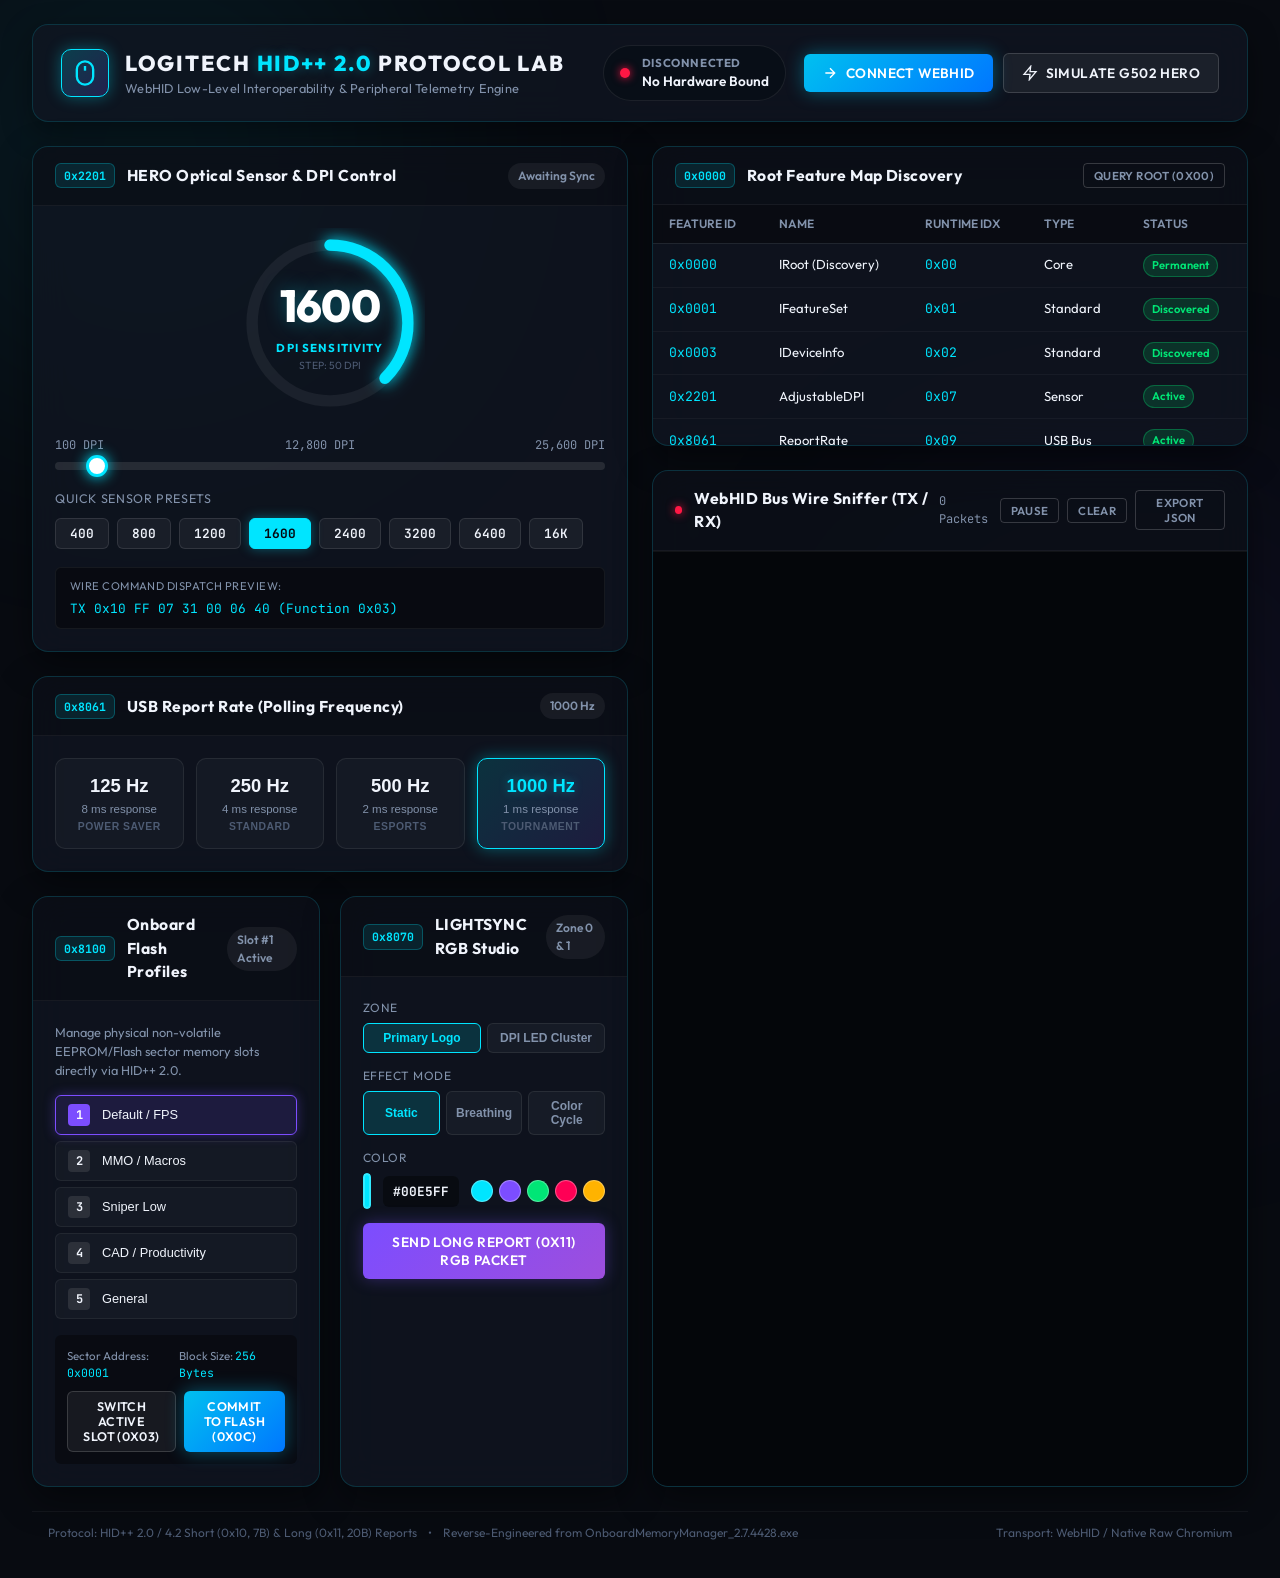
==== webhid-spa/index.html @ 491c00bb "Initial release: Universal WebHID OMM for Logitech HID++ 2.0 peripherals" ====
<!DOCTYPE html>
<html lang="en">
<head>
    <meta charset="UTF-8">
    <meta name="viewport" content="width=device-width, initial-scale=1.0">
    <title>Logitech HID++ 2.0 WebHID Lab | Hardware Control & Wire Inspector</title>
    <meta name="description" content="In-browser WebHID engineering console for Logitech G-series peripherals. Control DPI, polling rate, onboard memory profiles, RGB lighting, and inspect live HID++ 2.0 wire frames.">
    
    <!-- Google Fonts -->
    <link rel="preconnect" href="https://fonts.googleapis.com">
    <link rel="preconnect" href="https://fonts.gstatic.com" crossorigin>
    <link href="https://fonts.googleapis.com/css2?family=JetBrains+Mono:wght@400;500;700&family=Outfit:wght@300;400;500;600;700;800&display=swap" rel="stylesheet">
    
    <link rel="stylesheet" href="style.css">
</head>
<body>
    <!-- Background Ambient Glows -->
    <div class="ambient-glow glow-cyan"></div>
    <div class="ambient-glow glow-purple"></div>

    <div class="app-container">
        <!-- Header -->
        <header class="app-header">
            <div class="header-brand">
                <div class="brand-logo">
                    <svg viewBox="0 0 24 24" width="28" height="28" fill="none" stroke="currentColor" stroke-width="2">
                        <rect x="5" y="2" width="14" height="20" rx="7" />
                        <line x1="12" y1="6" x2="12" y2="10" />
                    </svg>
                </div>
                <div class="brand-text">
                    <h1 class="brand-title">LOGITECH <span class="highlight-cyan">HID++ 2.0</span> PROTOCOL LAB</h1>
                    <p class="brand-subtitle">WebHID Low-Level Interoperability & Peripheral Telemetry Engine</p>
                </div>
            </div>

            <div class="header-controls">
                <div class="device-pill" id="deviceStatusPill">
                    <span class="status-indicator-dot" id="statusDot"></span>
                    <div class="status-text-group">
                        <span class="status-label" id="statusLabel">DISCONNECTED</span>
                        <span class="device-name-badge" id="deviceNameBadge">No Hardware Bound</span>
                    </div>
                </div>

                <div class="btn-group">
                    <button id="btnConnect" class="btn btn-primary">
                        <svg viewBox="0 0 24 24" width="16" height="16" fill="none" stroke="currentColor" stroke-width="2"><path d="M5 12h14M12 5l7 7-7 7"/></svg>
                        Connect WebHID
                    </button>
                    <button id="btnSimulate" class="btn btn-secondary">
                        <svg viewBox="0 0 24 24" width="16" height="16" fill="none" stroke="currentColor" stroke-width="2"><path d="M13 2L3 14h9l-1 8 10-12h-9l1-8z"/></svg>
                        Simulate G502 HERO
                    </button>
                    <button id="btnDisconnect" class="btn btn-danger hidden">
                        <svg viewBox="0 0 24 24" width="16" height="16" fill="none" stroke="currentColor" stroke-width="2"><circle cx="12" cy="12" r="10"/><line x1="15" y1="9" x2="9" y2="15"/><line x1="9" y1="9" x2="15" y2="15"/></svg>
                        Disconnect
                    </button>
                </div>
            </div>
        </header>

        <!-- Main Dashboard Grid -->
        <main class="dashboard-grid">
            <!-- Left Column: Controls & Features -->
            <section class="controls-column">
                
                <!-- Card 1: DPI Sensor Engine -->
                <div class="card glass-card">
                    <div class="card-header">
                        <div class="card-title-group">
                            <span class="feature-tag">0x2201</span>
                            <h2>HERO Optical Sensor & DPI Control</h2>
                        </div>
                        <span class="card-badge" id="dpiFeatureBadge">Awaiting Sync</span>
                    </div>
                    <div class="card-body">
                        <div class="dpi-visualizer-container">
                            <!-- Circular Arc Gauge / Visualizer -->
                            <div class="dpi-gauge">
                                <svg class="gauge-svg" viewBox="0 0 200 200">
                                    <circle class="gauge-bg" cx="100" cy="100" r="82" />
                                    <circle class="gauge-bar" id="gaugeBar" cx="100" cy="100" r="82" />
                                </svg>
                                <div class="gauge-center-content">
                                    <div class="dpi-value" id="dpiDisplayValue">1600</div>
                                    <div class="dpi-unit">DPI SENSITIVITY</div>
                                    <div class="dpi-step-note">STEP: 50 DPI</div>
                                </div>
                            </div>
                            
                            <!-- Slider and manual adjustment -->
                            <div class="slider-wrapper">
                                <div class="slider-labels">
                                    <span>100 DPI</span>
                                    <span>12,800 DPI</span>
                                    <span>25,600 DPI</span>
                                </div>
                                <input type="range" id="dpiSlider" min="100" max="25600" step="50" value="1600" class="neon-slider" />
                            </div>
                        </div>

                        <!-- Quick Presets -->
                        <div class="preset-section">
                            <span class="preset-label">Quick Sensor Presets</span>
                            <div class="preset-chips">
                                <button class="chip" data-dpi="400">400</button>
                                <button class="chip" data-dpi="800">800</button>
                                <button class="chip" data-dpi="1200">1200</button>
                                <button class="chip active" data-dpi="1600">1600</button>
                                <button class="chip" data-dpi="2400">2400</button>
                                <button class="chip" data-dpi="3200">3200</button>
                                <button class="chip" data-dpi="6400">6400</button>
                                <button class="chip" data-dpi="16000">16K</button>
                            </div>
                        </div>

                        <div class="command-preview-box">
                            <span class="preview-title">Wire Command Dispatch Preview:</span>
                            <code class="hex-preview" id="dpiHexPreview">TX 0x10 FF 07 31 00 06 40 (Function 0x03)</code>
                        </div>
                    </div>
                </div>

                <!-- Card 2: Report Rate / Polling Frequency -->
                <div class="card glass-card">
                    <div class="card-header">
                        <div class="card-title-group">
                            <span class="feature-tag">0x8061</span>
                            <h2>USB Report Rate (Polling Frequency)</h2>
                        </div>
                        <span class="card-badge" id="pollingBadge">1000 Hz</span>
                    </div>
                    <div class="card-body">
                        <div class="rate-selector-grid">
                            <button class="rate-card" data-rate="125" data-mask="0x08">
                                <span class="rate-val">125 Hz</span>
                                <span class="rate-desc">8 ms response</span>
                                <span class="rate-tag">Power Saver</span>
                            </button>
                            <button class="rate-card" data-rate="250" data-mask="0x04">
                                <span class="rate-val">250 Hz</span>
                                <span class="rate-desc">4 ms response</span>
                                <span class="rate-tag">Standard</span>
                            </button>
                            <button class="rate-card" data-rate="500" data-mask="0x02">
                                <span class="rate-val">500 Hz</span>
                                <span class="rate-desc">2 ms response</span>
                                <span class="rate-tag">Esports</span>
                            </button>
                            <button class="rate-card active" data-rate="1000" data-mask="0x01">
                                <span class="rate-val">1000 Hz</span>
                                <span class="rate-desc">1 ms response</span>
                                <span class="rate-tag">Tournament</span>
                            </button>
                        </div>
                    </div>
                </div>

                <!-- Dual Sub-Cards: Profiles & RGB -->
                <div class="card-grid-split">
                    <!-- Onboard Profiles (0x8100) -->
                    <div class="card glass-card">
                        <div class="card-header">
                            <div class="card-title-group">
                                <span class="feature-tag">0x8100</span>
                                <h2>Onboard Flash Profiles</h2>
                            </div>
                            <span class="card-badge" id="activeProfileBadge">Slot #1 Active</span>
                        </div>
                        <div class="card-body">
                            <p class="section-desc">Manage physical non-volatile EEPROM/Flash sector memory slots directly via HID++ 2.0.</p>
                            
                            <div class="slot-tabs" id="profileSlotTabs">
                                <button class="slot-tab active" data-slot="1">
                                    <span class="slot-num">1</span>
                                    <span class="slot-name">Default / FPS</span>
                                </button>
                                <button class="slot-tab" data-slot="2">
                                    <span class="slot-num">2</span>
                                    <span class="slot-name">MMO / Macros</span>
                                </button>
                                <button class="slot-tab" data-slot="3">
                                    <span class="slot-num">3</span>
                                    <span class="slot-name">Sniper Low</span>
                                </button>
                                <button class="slot-tab" data-slot="4">
                                    <span class="slot-num">4</span>
                                    <span class="slot-name">CAD / Productivity</span>
                                </button>
                                <button class="slot-tab" data-slot="5">
                                    <span class="slot-num">5</span>
                                    <span class="slot-name">General</span>
                                </button>
                            </div>

                            <div class="memory-map-box">
                                <div class="memory-meta">
                                    <span>Sector Address: <code id="sectorAddr">0x0001</code></span>
                                    <span>Block Size: <code>256 Bytes</code></span>
                                </div>
                                <div class="profile-actions">
                                    <button class="btn btn-small btn-secondary" id="btnActivateSlot">
                                        Switch Active Slot (0x03)
                                    </button>
                                    <button class="btn btn-small btn-primary" id="btnCommitFlash">
                                        Commit to Flash (0x0C)
                                    </button>
                                </div>
                            </div>
                        </div>
                    </div>

                    <!-- LIGHTSYNC RGB (0x8070) -->
                    <div class="card glass-card">
                        <div class="card-header">
                            <div class="card-title-group">
                                <span class="feature-tag">0x8070</span>
                                <h2>LIGHTSYNC RGB Studio</h2>
                            </div>
                            <span class="card-badge" id="rgbBadge">Zone 0 & 1</span>
                        </div>
                        <div class="card-body">
                            <div class="rgb-controls">
                                <div class="rgb-zone-select">
                                    <label class="form-label">Zone</label>
                                    <div class="zone-pills">
                                        <button class="zone-pill active" data-zone="0">Primary Logo</button>
                                        <button class="zone-pill" data-zone="1">DPI LED Cluster</button>
                                    </div>
                                </div>

                                <div class="rgb-mode-select">
                                    <label class="form-label">Effect Mode</label>
                                    <div class="mode-pills">
                                        <button class="mode-pill active" data-mode="1">Static</button>
                                        <button class="mode-pill" data-mode="2">Breathing</button>
                                        <button class="mode-pill" data-mode="3">Color Cycle</button>
                                    </div>
                                </div>

                                <div class="rgb-color-picker-row">
                                    <label class="form-label">Color</label>
                                    <div class="picker-flex">
                                        <input type="color" id="rgbColorInput" value="#00e5ff" class="color-swatch-picker" />
                                        <span class="color-hex-tag" id="colorHexText">#00E5FF</span>
                                        <div class="palette-swatches">
                                            <span class="swatch" style="background:#00e5ff" data-color="#00e5ff" title="Logitech Cyan"></span>
                                            <span class="swatch" style="background:#7c4dff" data-color="#7c4dff" title="Neon Purple"></span>
                                            <span class="swatch" style="background:#00e676" data-color="#00e676" title="Viper Green"></span>
                                            <span class="swatch" style="background:#ff0055" data-color="#ff0055" title="Laser Crimson"></span>
                                            <span class="swatch" style="background:#ffb300" data-color="#ffb300" title="Cyber Amber"></span>
                                        </div>
                                    </div>
                                </div>

                                <button class="btn btn-accent btn-full" id="btnApplyRgb">
                                    Send Long Report (0x11) RGB Packet
                                </button>
                            </div>
                        </div>
                    </div>
                </div>

            </section>

            <!-- Right Column: Protocol Discovery & Wire Telemetry Stream -->
            <section class="telemetry-column">
                
                <!-- Dynamic Feature Resolution Table (0x0000 Root) -->
                <div class="card glass-card">
                    <div class="card-header">
                        <div class="card-title-group">
                            <span class="feature-tag">0x0000</span>
                            <h2>Root Feature Map Discovery</h2>
                        </div>
                        <button class="btn btn-xs btn-outline" id="btnRefreshDiscovery">Query Root (0x00)</button>
                    </div>
                    <div class="card-body no-pad">
                        <div class="table-scroll-container">
                            <table class="protocol-table" id="featuresTable">
                                <thead>
                                    <tr>
                                        <th>Feature ID</th>
                                        <th>Name</th>
                                        <th>Runtime Idx</th>
                                        <th>Type</th>
                                        <th>Status</th>
                                    </tr>
                                </thead>
                                <tbody id="featuresTableBody">
                                    <tr>
                                        <td><code>0x0000</code></td>
                                        <td>IRoot (Discovery)</td>
                                        <td><code>0x00</code></td>
                                        <td>Core</td>
                                        <td><span class="badge badge-success">Permanent</span></td>
                                    </tr>
                                    <tr>
                                        <td><code>0x0001</code></td>
                                        <td>IFeatureSet</td>
                                        <td><code>0x01</code></td>
                                        <td>Standard</td>
                                        <td><span class="badge badge-success">Discovered</span></td>
                                    </tr>
                                    <tr>
                                        <td><code>0x0003</code></td>
                                        <td>IDeviceInfo</td>
                                        <td><code>0x02</code></td>
                                        <td>Standard</td>
                                        <td><span class="badge badge-success">Discovered</span></td>
                                    </tr>
                                    <tr>
                                        <td><code>0x2201</code></td>
                                        <td>AdjustableDPI</td>
                                        <td><code>0x07</code></td>
                                        <td>Sensor</td>
                                        <td><span class="badge badge-success">Active</span></td>
                                    </tr>
                                    <tr>
                                        <td><code>0x8061</code></td>
                                        <td>ReportRate</td>
                                        <td><code>0x09</code></td>
                                        <td>USB Bus</td>
                                        <td><span class="badge badge-success">Active</span></td>
                                    </tr>
                                    <tr>
                                        <td><code>0x8070</code></td>
                                        <td>ColorLED_RGB</td>
                                        <td><code>0x0D</code></td>
                                        <td>Lighting</td>
                                        <td><span class="badge badge-success">Active</span></td>
                                    </tr>
                                    <tr>
                                        <td><code>0x8100</code></td>
                                        <td>OnboardProfiles</td>
                                        <td><code>0x0B</code></td>
                                        <td>EEPROM</td>
                                        <td><span class="badge badge-success">Active</span></td>
                                    </tr>
                                </tbody>
                            </table>
                        </div>
                    </div>
                </div>

                <!-- Real-Time Packet Wire Inspector -->
                <div class="card glass-card packet-inspector-card">
                    <div class="card-header">
                        <div class="card-title-group">
                            <div class="pulsing-record-dot"></div>
                            <h2>WebHID Bus Wire Sniffer (TX / RX)</h2>
                        </div>
                        <div class="inspector-actions">
                            <span class="packet-counter" id="packetCountBadge">0 Packets</span>
                            <button class="btn btn-xs btn-outline" id="btnPausePackets">Pause</button>
                            <button class="btn btn-xs btn-outline" id="btnClearPackets">Clear</button>
                            <button class="btn btn-xs btn-outline" id="btnExportLog">Export JSON</button>
                        </div>
                    </div>
                    
                    <div class="card-body no-pad console-body">
                        <div class="packet-stream-feed" id="packetStreamFeed">
                            <!-- Packets will append here dynamically -->
                        </div>
                    </div>
                </div>

            </section>
        </main>

        <!-- Footer / Notification Toast -->
        <footer class="app-footer">
            <div class="footer-left">
                <span>Protocol: HID++ 2.0 / 4.2 Short (0x10, 7B) & Long (0x11, 20B) Reports</span>
                <span class="separator">•</span>
                <span>Reverse-Engineered from OnboardMemoryManager_2.7.4428.exe</span>
            </div>
            <div class="footer-right">
                <span id="transportMode">Transport: WebHID / Native Raw Chromium</span>
            </div>
        </footer>
    </div>

    <!-- Notification Toast Element -->
    <div class="toast-container" id="toastContainer"></div>

    <script type="module" src="app.js"></script>
</body>
</html>
---- webhid-spa/style.css ----
/* ==========================================================================
   Logitech HID++ 2.0 WebHID Lab - Cyberpunk Gaming Theme
   ========================================================================== */

:root {
    --bg-dark: #080b11;
    --bg-card: rgba(16, 22, 34, 0.75);
    --bg-card-border: rgba(0, 229, 255, 0.15);
    --bg-card-hover: rgba(22, 30, 48, 0.85);
    
    --primary-cyan: #00e5ff;
    --primary-cyan-glow: rgba(0, 229, 255, 0.35);
    --accent-purple: #7c4dff;
    --accent-purple-glow: rgba(124, 77, 255, 0.35);
    --accent-green: #00e676;
    --accent-red: #ff1744;
    --accent-amber: #ffab00;

    --text-main: #f0f4fc;
    --text-muted: #8292ab;
    --text-dim: #4d5b73;

    --font-sans: 'Outfit', -apple-system, BlinkMacSystemFont, "Segoe UI", Roboto, sans-serif;
    --font-mono: 'JetBrains Mono', Consolas, monospace;
    
    --radius-sm: 6px;
    --radius-md: 10px;
    --radius-lg: 16px;
    --radius-full: 9999px;
    
    --transition: all 0.22s cubic-bezier(0.16, 1, 0.3, 1);
}

*, *::before, *::after {
    box-sizing: border-box;
    margin: 0;
    padding: 0;
}

body {
    background-color: var(--bg-dark);
    color: var(--text-main);
    font-family: var(--font-sans);
    min-height: 100vh;
    line-height: 1.5;
    position: relative;
    overflow-x: hidden;
    -webkit-font-smoothing: antialiased;
}

/* Ambient dynamic backdrops */
.ambient-glow {
    position: fixed;
    width: 600px;
    height: 600px;
    border-radius: 50%;
    pointer-events: none;
    filter: blur(140px);
    z-index: 0;
    opacity: 0.18;
}

.glow-cyan {
    top: -150px;
    left: -150px;
    background: radial-gradient(circle, var(--primary-cyan) 0%, transparent 70%);
}

.glow-purple {
    bottom: -150px;
    right: -150px;
    background: radial-gradient(circle, var(--accent-purple) 0%, transparent 70%);
}

.app-container {
    position: relative;
    z-index: 1;
    max-width: 1600px;
    margin: 0 auto;
    padding: 24px 32px;
    display: flex;
    flex-direction: column;
    min-height: 100vh;
    gap: 24px;
}

/* ==========================================================================
   Header Styling
   ========================================================================== */

.app-header {
    display: flex;
    justify-content: space-between;
    align-items: center;
    padding: 20px 28px;
    background: var(--bg-card);
    backdrop-filter: blur(18px);
    -webkit-backdrop-filter: blur(18px);
    border: 1px solid var(--bg-card-border);
    border-radius: var(--radius-lg);
    box-shadow: 0 10px 30px rgba(0, 0, 0, 0.4);
}

.header-brand {
    display: flex;
    align-items: center;
    gap: 16px;
}

.brand-logo {
    width: 48px;
    height: 48px;
    border-radius: var(--radius-md);
    background: linear-gradient(135deg, rgba(0, 229, 255, 0.2), rgba(124, 77, 255, 0.2));
    border: 1px solid var(--primary-cyan);
    display: flex;
    align-items: center;
    justify-content: center;
    color: var(--primary-cyan);
    box-shadow: 0 0 15px var(--primary-cyan-glow);
}

.brand-title {
    font-size: 1.35rem;
    font-weight: 800;
    letter-spacing: 0.08em;
}

.highlight-cyan {
    color: var(--primary-cyan);
    text-shadow: 0 0 12px var(--primary-cyan-glow);
}

.brand-subtitle {
    font-size: 0.8rem;
    color: var(--text-muted);
    font-weight: 400;
    letter-spacing: 0.02em;
}

.header-controls {
    display: flex;
    align-items: center;
    gap: 18px;
}

.device-pill {
    display: flex;
    align-items: center;
    gap: 12px;
    background: rgba(8, 12, 20, 0.6);
    border: 1px solid rgba(255, 255, 255, 0.08);
    padding: 8px 16px;
    border-radius: var(--radius-full);
}

.status-indicator-dot {
    width: 10px;
    height: 10px;
    border-radius: 50%;
    background-color: var(--accent-red);
    box-shadow: 0 0 8px var(--accent-red);
    transition: var(--transition);
}

.status-indicator-dot.connected {
    background-color: var(--accent-green);
    box-shadow: 0 0 10px var(--accent-green);
}

.status-indicator-dot.simulated {
    background-color: var(--accent-amber);
    box-shadow: 0 0 10px var(--accent-amber);
}

.status-text-group {
    display: flex;
    flex-direction: column;
}

.status-label {
    font-size: 0.72rem;
    font-weight: 700;
    letter-spacing: 0.05em;
    color: var(--text-muted);
}

.device-name-badge {
    font-size: 0.85rem;
    font-weight: 600;
    color: var(--text-main);
}

/* ==========================================================================
   Buttons & Interactive Elements
   ========================================================================== */

.btn-group {
    display: flex;
    align-items: center;
    gap: 10px;
}

.btn {
    display: inline-flex;
    align-items: center;
    justify-content: center;
    gap: 8px;
    font-family: var(--font-sans);
    font-size: 0.85rem;
    font-weight: 600;
    letter-spacing: 0.03em;
    padding: 10px 18px;
    border-radius: var(--radius-sm);
    border: none;
    cursor: pointer;
    transition: var(--transition);
    text-transform: uppercase;
}

.btn-primary {
    background: linear-gradient(135deg, #00c0f0, #0077ff);
    color: #ffffff;
    box-shadow: 0 0 18px rgba(0, 192, 240, 0.4);
}

.btn-primary:hover {
    transform: translateY(-2px);
    box-shadow: 0 0 25px rgba(0, 192, 240, 0.65);
}

.btn-secondary {
    background: rgba(255, 255, 255, 0.06);
    color: var(--text-main);
    border: 1px solid rgba(255, 255, 255, 0.15);
}

.btn-secondary:hover {
    background: rgba(255, 255, 255, 0.12);
    border-color: var(--primary-cyan);
    transform: translateY(-2px);
}

.btn-accent {
    background: linear-gradient(135deg, var(--accent-purple), #9d4edd);
    color: #ffffff;
    box-shadow: 0 0 16px var(--accent-purple-glow);
}

.btn-accent:hover {
    transform: translateY(-2px);
    box-shadow: 0 0 24px rgba(157, 78, 221, 0.6);
}

.btn-danger {
    background: rgba(255, 23, 68, 0.15);
    color: var(--accent-red);
    border: 1px solid rgba(255, 23, 68, 0.4);
}

.btn-danger:hover {
    background: var(--accent-red);
    color: #ffffff;
}

.btn-outline {
    background: transparent;
    border: 1px solid rgba(255, 255, 255, 0.18);
    color: var(--text-muted);
}

.btn-outline:hover {
    color: var(--primary-cyan);
    border-color: var(--primary-cyan);
}

.btn-small {
    padding: 7px 14px;
    font-size: 0.78rem;
}

.btn-xs {
    padding: 4px 10px;
    font-size: 0.72rem;
    border-radius: 4px;
}

.btn-full {
    width: 100%;
}

.hidden {
    display: none !important;
}

/* ==========================================================================
   Dashboard Grid
   ========================================================================== */

.dashboard-grid {
    display: grid;
    grid-template-columns: 1fr 1fr;
    gap: 24px;
    flex: 1;
}

@media (max-width: 1200px) {
    .dashboard-grid {
        grid-template-columns: 1fr;
    }
}

.controls-column, .telemetry-column {
    display: flex;
    flex-direction: column;
    gap: 24px;
}

/* Glassmorphism Card System */
.glass-card {
    background: var(--bg-card);
    backdrop-filter: blur(18px);
    -webkit-backdrop-filter: blur(18px);
    border: 1px solid var(--bg-card-border);
    border-radius: var(--radius-lg);
    box-shadow: 0 12px 36px rgba(0, 0, 0, 0.45);
    overflow: hidden;
    transition: var(--transition);
}

.glass-card:hover {
    border-color: rgba(0, 229, 255, 0.3);
}

.card-header {
    padding: 16px 22px;
    background: rgba(0, 0, 0, 0.25);
    border-bottom: 1px solid rgba(255, 255, 255, 0.05);
    display: flex;
    justify-content: space-between;
    align-items: center;
}

.card-title-group {
    display: flex;
    align-items: center;
    gap: 12px;
}

.card-header h2 {
    font-size: 0.98rem;
    font-weight: 700;
    letter-spacing: 0.03em;
    color: var(--text-main);
}

.feature-tag {
    font-family: var(--font-mono);
    font-size: 0.72rem;
    font-weight: 700;
    color: var(--primary-cyan);
    background: rgba(0, 229, 255, 0.1);
    padding: 3px 8px;
    border-radius: var(--radius-sm);
    border: 1px solid rgba(0, 229, 255, 0.25);
}

.card-badge {
    font-size: 0.75rem;
    font-weight: 600;
    padding: 4px 10px;
    border-radius: var(--radius-full);
    background: rgba(255, 255, 255, 0.06);
    color: var(--text-muted);
}

.card-body {
    padding: 22px;
}

.card-body.no-pad {
    padding: 0;
}

/* Split cards container */
.card-grid-split {
    display: grid;
    grid-template-columns: 1fr 1fr;
    gap: 20px;
}

@media (max-width: 768px) {
    .card-grid-split {
        grid-template-columns: 1fr;
    }
}

/* ==========================================================================
   Card 1: DPI Visualizer & Gauge
   ========================================================================== */

.dpi-visualizer-container {
    display: flex;
    flex-direction: column;
    align-items: center;
    gap: 18px;
    margin-bottom: 20px;
}

.dpi-gauge {
    position: relative;
    width: 190px;
    height: 190px;
    display: flex;
    align-items: center;
    justify-content: center;
}

.gauge-svg {
    position: absolute;
    width: 100%;
    height: 100%;
    transform: rotate(-90deg);
}

.gauge-bg {
    fill: none;
    stroke: rgba(255, 255, 255, 0.06);
    stroke-width: 12;
}

.gauge-bar {
    fill: none;
    stroke: var(--primary-cyan);
    stroke-width: 12;
    stroke-linecap: round;
    stroke-dasharray: 515.2; /* 2 * PI * 82 */
    stroke-dashoffset: 450;
    transition: stroke-dashoffset 0.2s ease, stroke 0.3s ease;
    filter: drop-shadow(0 0 8px var(--primary-cyan));
}

.gauge-center-content {
    display: flex;
    flex-direction: column;
    align-items: center;
    z-index: 2;
}

.dpi-value {
    font-size: 2.8rem;
    font-weight: 800;
    font-family: var(--font-sans);
    letter-spacing: -0.02em;
    color: #ffffff;
    text-shadow: 0 0 20px var(--primary-cyan-glow);
}

.dpi-unit {
    font-size: 0.72rem;
    font-weight: 700;
    color: var(--primary-cyan);
    letter-spacing: 0.1em;
}

.dpi-step-note {
    font-size: 0.65rem;
    color: var(--text-dim);
    margin-top: 2px;
}

/* Neon Slider */
.slider-wrapper {
    width: 100%;
    display: flex;
    flex-direction: column;
    gap: 8px;
}

.slider-labels {
    display: flex;
    justify-content: space-between;
    font-size: 0.75rem;
    color: var(--text-muted);
    font-family: var(--font-mono);
}

.neon-slider {
    -webkit-appearance: none;
    appearance: none;
    width: 100%;
    height: 8px;
    border-radius: var(--radius-full);
    background: rgba(255, 255, 255, 0.1);
    outline: none;
    cursor: pointer;
    transition: var(--transition);
}

.neon-slider::-webkit-slider-thumb {
    -webkit-appearance: none;
    appearance: none;
    width: 22px;
    height: 22px;
    border-radius: 50%;
    background: #ffffff;
    border: 3px solid var(--primary-cyan);
    box-shadow: 0 0 14px var(--primary-cyan);
    cursor: pointer;
    transition: transform 0.15s ease;
}

.neon-slider::-webkit-slider-thumb:hover {
    transform: scale(1.2);
}

/* Presets */
.preset-section {
    display: flex;
    flex-direction: column;
    gap: 10px;
    margin-bottom: 18px;
}

.preset-label {
    font-size: 0.78rem;
    color: var(--text-muted);
    text-transform: uppercase;
    letter-spacing: 0.05em;
}

.preset-chips {
    display: flex;
    flex-wrap: wrap;
    gap: 8px;
}

.chip {
    background: rgba(255, 255, 255, 0.05);
    border: 1px solid rgba(255, 255, 255, 0.1);
    color: var(--text-main);
    font-family: var(--font-mono);
    font-size: 0.8rem;
    font-weight: 600;
    padding: 6px 14px;
    border-radius: var(--radius-sm);
    cursor: pointer;
    transition: var(--transition);
}

.chip:hover {
    background: rgba(0, 229, 255, 0.15);
    border-color: var(--primary-cyan);
    color: var(--primary-cyan);
}

.chip.active {
    background: var(--primary-cyan);
    color: #040810;
    border-color: var(--primary-cyan);
    box-shadow: 0 0 12px var(--primary-cyan-glow);
    font-weight: 700;
}

.command-preview-box {
    background: rgba(0, 0, 0, 0.4);
    border: 1px solid rgba(255, 255, 255, 0.06);
    border-radius: var(--radius-sm);
    padding: 10px 14px;
    display: flex;
    flex-direction: column;
    gap: 4px;
}

.preview-title {
    font-size: 0.7rem;
    color: var(--text-muted);
    text-transform: uppercase;
    letter-spacing: 0.04em;
}

.hex-preview {
    font-family: var(--font-mono);
    font-size: 0.8rem;
    color: var(--primary-cyan);
    word-break: break-all;
}

/* ==========================================================================
   Card 2: Report Rate Selector
   ========================================================================== */

.rate-selector-grid {
    display: grid;
    grid-template-columns: repeat(4, 1fr);
    gap: 12px;
}

@media (max-width: 600px) {
    .rate-selector-grid {
        grid-template-columns: repeat(2, 1fr);
    }
}

.rate-card {
    background: rgba(255, 255, 255, 0.03);
    border: 1px solid rgba(255, 255, 255, 0.08);
    border-radius: var(--radius-md);
    padding: 16px 10px;
    display: flex;
    flex-direction: column;
    align-items: center;
    gap: 6px;
    cursor: pointer;
    transition: var(--transition);
}

.rate-card:hover {
    border-color: var(--primary-cyan);
    background: rgba(0, 229, 255, 0.05);
    transform: translateY(-2px);
}

.rate-card.active {
    background: linear-gradient(135deg, rgba(0, 229, 255, 0.15), rgba(124, 77, 255, 0.15));
    border: 1px solid var(--primary-cyan);
    box-shadow: 0 0 16px var(--primary-cyan-glow);
}

.rate-val {
    font-size: 1.15rem;
    font-weight: 700;
    color: var(--text-main);
}

.rate-card.active .rate-val {
    color: var(--primary-cyan);
    text-shadow: 0 0 10px var(--primary-cyan-glow);
}

.rate-desc {
    font-size: 0.72rem;
    color: var(--text-muted);
}

.rate-tag {
    font-size: 0.65rem;
    text-transform: uppercase;
    color: var(--text-dim);
    letter-spacing: 0.05em;
    font-weight: 600;
}

/* ==========================================================================
   Profiles & RGB Sub-Cards
   ========================================================================== */

.section-desc {
    font-size: 0.8rem;
    color: var(--text-muted);
    margin-bottom: 14px;
}

.slot-tabs {
    display: flex;
    flex-direction: column;
    gap: 6px;
    margin-bottom: 16px;
}

.slot-tab {
    display: flex;
    align-items: center;
    gap: 12px;
    background: rgba(255, 255, 255, 0.03);
    border: 1px solid rgba(255, 255, 255, 0.06);
    border-radius: var(--radius-sm);
    padding: 8px 12px;
    color: var(--text-main);
    cursor: pointer;
    transition: var(--transition);
}

.slot-tab:hover {
    background: rgba(255, 255, 255, 0.08);
}

.slot-tab.active {
    border-color: var(--accent-purple);
    background: rgba(124, 77, 255, 0.15);
    box-shadow: 0 0 12px var(--accent-purple-glow);
}

.slot-num {
    width: 22px;
    height: 22px;
    display: flex;
    align-items: center;
    justify-content: center;
    background: rgba(255, 255, 255, 0.1);
    border-radius: 4px;
    font-weight: 700;
    font-size: 0.75rem;
    font-family: var(--font-mono);
}

.slot-tab.active .slot-num {
    background: var(--accent-purple);
    color: #ffffff;
}

.slot-name {
    font-size: 0.8rem;
    font-weight: 500;
}

.memory-map-box {
    background: rgba(0, 0, 0, 0.35);
    border-radius: var(--radius-sm);
    padding: 12px;
    display: flex;
    flex-direction: column;
    gap: 10px;
}

.memory-meta {
    display: flex;
    justify-content: space-between;
    font-size: 0.72rem;
    color: var(--text-muted);
}

.memory-meta code {
    font-family: var(--font-mono);
    color: var(--primary-cyan);
}

.profile-actions {
    display: flex;
    gap: 8px;
}

/* RGB Controls */
.rgb-controls {
    display: flex;
    flex-direction: column;
    gap: 14px;
}

.form-label {
    display: block;
    font-size: 0.75rem;
    text-transform: uppercase;
    color: var(--text-muted);
    margin-bottom: 6px;
    letter-spacing: 0.04em;
}

.zone-pills, .mode-pills {
    display: flex;
    gap: 6px;
}

.zone-pill, .mode-pill {
    flex: 1;
    background: rgba(255, 255, 255, 0.04);
    border: 1px solid rgba(255, 255, 255, 0.08);
    border-radius: var(--radius-sm);
    padding: 7px;
    font-size: 0.75rem;
    font-weight: 600;
    color: var(--text-muted);
    cursor: pointer;
    transition: var(--transition);
}

.zone-pill.active, .mode-pill.active {
    background: rgba(0, 229, 255, 0.15);
    border-color: var(--primary-cyan);
    color: var(--primary-cyan);
}

.picker-flex {
    display: flex;
    align-items: center;
    gap: 12px;
}

.color-swatch-picker {
    -webkit-appearance: none;
    border: none;
    width: 36px;
    height: 36px;
    border-radius: var(--radius-sm);
    cursor: pointer;
    background: none;
}

.color-swatch-picker::-webkit-color-swatch-wrapper {
    padding: 0;
}

.color-swatch-picker::-webkit-color-swatch {
    border: 2px solid rgba(255, 255, 255, 0.2);
    border-radius: var(--radius-sm);
}

.color-hex-tag {
    font-family: var(--font-mono);
    font-size: 0.8rem;
    font-weight: 700;
    color: var(--text-main);
    background: rgba(0, 0, 0, 0.4);
    padding: 6px 10px;
    border-radius: var(--radius-sm);
}

.palette-swatches {
    display: flex;
    gap: 6px;
    margin-left: auto;
}

.swatch {
    width: 22px;
    height: 22px;
    border-radius: 50%;
    cursor: pointer;
    transition: transform 0.15s ease;
    border: 1px solid rgba(255, 255, 255, 0.3);
}

.swatch:hover {
    transform: scale(1.3);
}

/* ==========================================================================
   Right Column: Protocol Discovery Table & Telemetry Console
   ========================================================================== */

.table-scroll-container {
    max-height: 240px;
    overflow-y: auto;
}

.protocol-table {
    width: 100%;
    border-collapse: collapse;
    font-size: 0.82rem;
    text-align: left;
}

.protocol-table th {
    background: rgba(0, 0, 0, 0.35);
    padding: 10px 16px;
    font-weight: 600;
    color: var(--text-muted);
    border-bottom: 1px solid rgba(255, 255, 255, 0.08);
    font-size: 0.75rem;
    text-transform: uppercase;
}

.protocol-table td {
    padding: 10px 16px;
    border-bottom: 1px solid rgba(255, 255, 255, 0.04);
    color: var(--text-main);
}

.protocol-table tr:hover {
    background: rgba(255, 255, 255, 0.02);
}

.protocol-table code {
    font-family: var(--font-mono);
    color: var(--primary-cyan);
}

.badge {
    display: inline-block;
    padding: 2px 8px;
    border-radius: var(--radius-full);
    font-size: 0.7rem;
    font-weight: 600;
}

.badge-success {
    background: rgba(0, 230, 118, 0.15);
    color: var(--accent-green);
    border: 1px solid rgba(0, 230, 118, 0.3);
}

/* Real-Time Packet Sniffer Console */
.packet-inspector-card {
    display: flex;
    flex-direction: column;
    flex: 1;
}

.pulsing-record-dot {
    width: 8px;
    height: 8px;
    border-radius: 50%;
    background-color: var(--accent-red);
    box-shadow: 0 0 10px var(--accent-red);
    animation: pulseGlow 1.5s infinite;
}

@keyframes pulseGlow {
    0% { transform: scale(0.95); opacity: 0.7; }
    50% { transform: scale(1.2); opacity: 1; }
    100% { transform: scale(0.95); opacity: 0.7; }
}

.inspector-actions {
    display: flex;
    align-items: center;
    gap: 8px;
}

.packet-counter {
    font-size: 0.75rem;
    color: var(--text-muted);
    font-family: var(--font-mono);
}

.console-body {
    background: #04060a;
    border-top: 1px solid rgba(255, 255, 255, 0.05);
    flex: 1;
    min-height: 380px;
    display: flex;
    flex-direction: column;
}

.packet-stream-feed {
    padding: 12px;
    display: flex;
    flex-direction: column;
    gap: 6px;
    overflow-y: auto;
    max-height: 480px;
    font-family: var(--font-mono);
    font-size: 0.75rem;
}

.packet-row {
    display: grid;
    grid-template-columns: 80px 42px 55px 120px 1fr 140px;
    align-items: center;
    gap: 8px;
    padding: 6px 10px;
    background: rgba(255, 255, 255, 0.02);
    border-radius: 4px;
    border-left: 3px solid transparent;
    transition: background 0.15s ease;
}

.packet-row:hover {
    background: rgba(255, 255, 255, 0.05);
}

.packet-row.tx {
    border-left-color: var(--primary-cyan);
}

.packet-row.rx {
    border-left-color: var(--accent-green);
}

.pkt-time {
    color: var(--text-dim);
    font-size: 0.7rem;
}

.pkt-dir {
    font-weight: 700;
    padding: 1px 4px;
    border-radius: 3px;
    text-align: center;
}

.pkt-dir.tx {
    background: rgba(0, 229, 255, 0.18);
    color: var(--primary-cyan);
}

.pkt-dir.rx {
    background: rgba(0, 230, 118, 0.18);
    color: var(--accent-green);
}

.pkt-report {
    color: var(--accent-purple);
}

.pkt-feat {
    color: #e0e6ed;
    overflow: hidden;
    text-overflow: ellipsis;
    white-space: nowrap;
}

.pkt-hex {
    color: #a0aec0;
    letter-spacing: 0.05em;
    overflow: hidden;
    text-overflow: ellipsis;
    white-space: nowrap;
}

.pkt-meta {
    color: var(--text-dim);
    font-size: 0.68rem;
    text-align: right;
    overflow: hidden;
    text-overflow: ellipsis;
    white-space: nowrap;
}

/* ==========================================================================
   Footer & Toast Notification
   ========================================================================== */

.app-footer {
    display: flex;
    justify-content: space-between;
    align-items: center;
    font-size: 0.75rem;
    color: var(--text-dim);
    padding: 12px 16px;
    border-top: 1px solid rgba(255, 255, 255, 0.05);
}

.separator {
    margin: 0 8px;
}

.toast-container {
    position: fixed;
    bottom: 24px;
    right: 24px;
    z-index: 9999;
    display: flex;
    flex-direction: column;
    gap: 10px;
    pointer-events: none;
}

.toast {
    background: rgba(16, 22, 34, 0.95);
    backdrop-filter: blur(12px);
    border: 1px solid rgba(0, 229, 255, 0.3);
    color: var(--text-main);
    padding: 12px 20px;
    border-radius: var(--radius-md);
    box-shadow: 0 10px 30px rgba(0, 0, 0, 0.6);
    font-size: 0.85rem;
    display: flex;
    align-items: center;
    gap: 10px;
    animation: slideIn 0.3s cubic-bezier(0.16, 1, 0.3, 1) forwards;
}

@keyframes slideIn {
    from { transform: translateX(100%); opacity: 0; }
    to { transform: translateX(0); opacity: 1; }
}

.toast.toast-error {
    border-color: var(--accent-red);
}

.toast.toast-success {
    border-color: var(--accent-green);
}
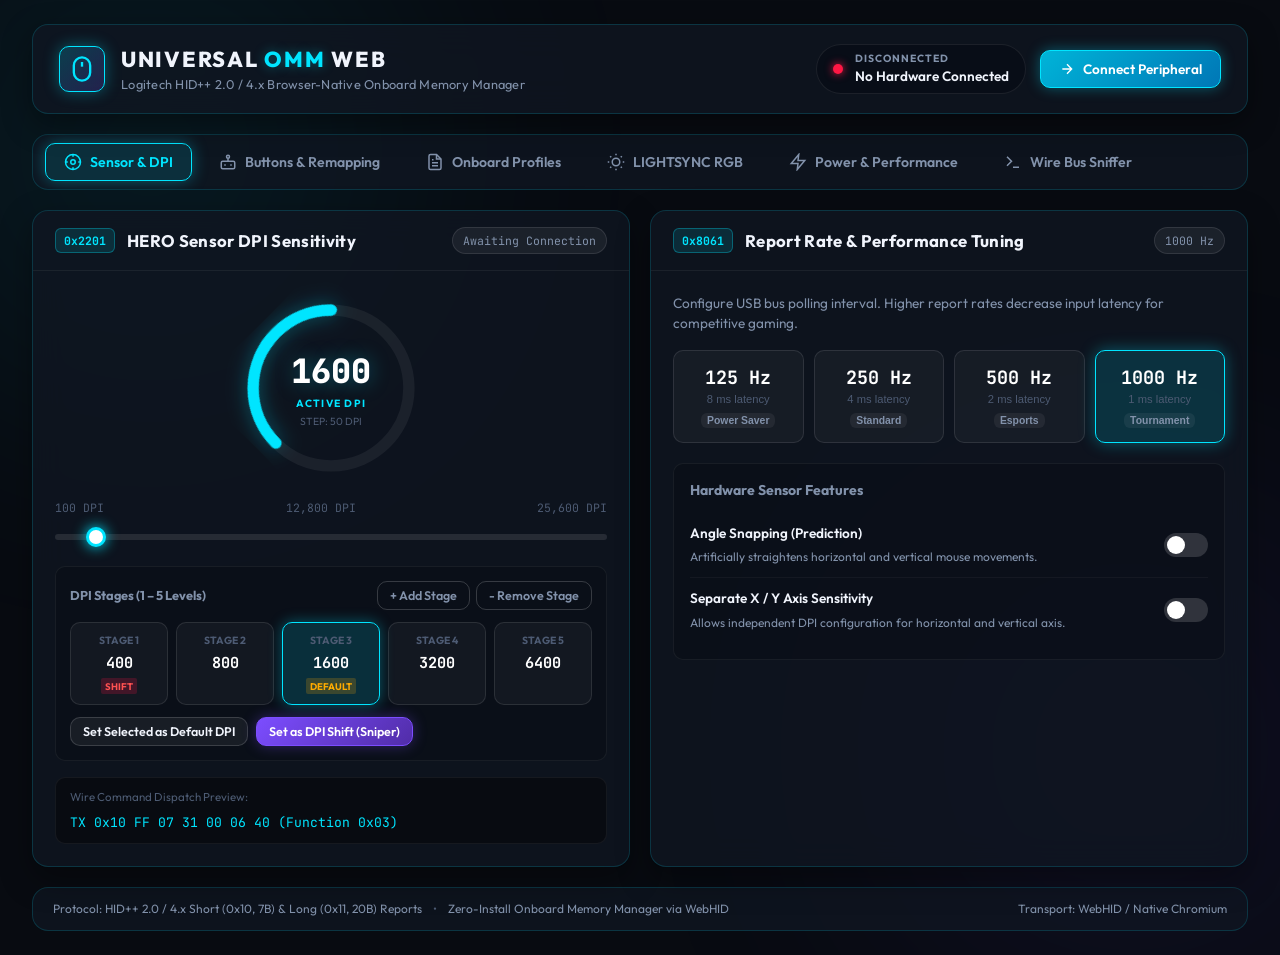
==== commit 4402eee2: "feat: full OMM capabilities, button remapping, battery telemetry, browser compatibility check, remov" ====
--- a/webhid-spa/index.html
+++ b/webhid-spa/index.html
@@ -3,8 +3,8 @@
 <head>
     <meta charset="UTF-8">
     <meta name="viewport" content="width=device-width, initial-scale=1.0">
-    <title>Logitech HID++ 2.0 WebHID Lab | Hardware Control & Wire Inspector</title>
-    <meta name="description" content="In-browser WebHID engineering console for Logitech G-series peripherals. Control DPI, polling rate, onboard memory profiles, RGB lighting, and inspect live HID++ 2.0 wire frames.">
+    <title>Universal OMM — Logitech HID++ 2.0 WebHID Manager</title>
+    <meta name="description" content="Zero-install, browser-native Onboard Memory Manager (OMM) for Logitech G-series gaming mice and peripherals via the WebHID API. Full DPI, button remapping, profiles, battery telemetry, and RGB lighting.">
     
     <!-- Google Fonts -->
     <link rel="preconnect" href="https://fonts.googleapis.com">
@@ -18,6 +18,43 @@
     <div class="ambient-glow glow-cyan"></div>
     <div class="ambient-glow glow-purple"></div>
 
+    <!-- Browser Incompatibility Warning Modal (Auto-shown if not WebHID supported) -->
+    <div id="browserWarningModal" class="modal-overlay hidden">
+        <div class="modal-card">
+            <div class="modal-icon-group">
+                <div class="modal-icon warning-pulse">
+                    <svg viewBox="0 0 24 24" width="40" height="40" fill="none" stroke="#ffab00" stroke-width="2">
+                        <path d="M10.29 3.86L1.82 18a2 2 0 0 0 1.71 3h16.94a2 2 0 0 0 1.71-3L13.71 3.86a2 2 0 0 0-3.42 0z"/>
+                        <line x1="12" y1="9" x2="12" y2="13"/>
+                        <line x1="12" y1="17" x2="12.01" y2="17"/>
+                    </svg>
+                </div>
+            </div>
+            <h2 class="modal-title">Unsupported Browser Detected</h2>
+            <p class="modal-desc" id="browserWarningText">
+                Your current browser (<strong id="detectedBrowserName">Unknown</strong>) does not support the native <strong>WebHID API</strong> required to communicate with Logitech USB peripherals.
+            </p>
+            <div class="modal-info-box">
+                <span class="info-label">Why is WebHID needed?</span>
+                <p>
+                    Unlike ordinary websites, Universal OMM communicates directly with hardware EEPROM registers and sensor chips using raw USB Interrupt reports without background drivers or desktop software. WebHID is a W3C standard currently implemented exclusively by Chromium browsers.
+                </p>
+            </div>
+            <div class="modal-recommendation">
+                <span class="rec-title">Please open this page in a supported browser:</span>
+                <div class="browser-chips">
+                    <span class="browser-chip"><span class="b-dot b-chrome"></span> Google Chrome (Desktop)</span>
+                    <span class="browser-chip"><span class="b-dot b-edge"></span> Microsoft Edge (Desktop)</span>
+                    <span class="browser-chip"><span class="b-dot b-brave"></span> Brave Browser</span>
+                    <span class="browser-chip"><span class="b-dot b-opera"></span> Opera / Opera GX</span>
+                </div>
+            </div>
+            <div class="modal-actions">
+                <button id="btnDismissWarning" class="btn btn-secondary btn-small">Proceed in View-Only Mode</button>
+            </div>
+        </div>
+    </div>
+
     <div class="app-container">
         <!-- Header -->
         <header class="app-header">
@@ -29,28 +66,38 @@
                     </svg>
                 </div>
                 <div class="brand-text">
-                    <h1 class="brand-title">LOGITECH <span class="highlight-cyan">HID++ 2.0</span> PROTOCOL LAB</h1>
-                    <p class="brand-subtitle">WebHID Low-Level Interoperability & Peripheral Telemetry Engine</p>
+                    <h1 class="brand-title">UNIVERSAL <span class="highlight-cyan">OMM</span> WEB</h1>
+                    <p class="brand-subtitle">Logitech HID++ 2.0 / 4.x Browser-Native Onboard Memory Manager</p>
                 </div>
             </div>
 
             <div class="header-controls">
+                <!-- Battery Level Badge -->
+                <div class="battery-pill hidden" id="batteryPill" title="Device Battery Level">
+                    <div class="battery-icon-wrapper" id="batteryIconWrapper">
+                        <svg viewBox="0 0 24 24" width="18" height="18" fill="none" stroke="currentColor" stroke-width="2">
+                            <rect x="2" y="7" width="16" height="10" rx="2" ry="2"/>
+                            <line x1="20" y1="11" x2="20" y2="13"/>
+                        </svg>
+                        <div class="battery-fill-level" id="batteryFillLevel" style="width: 80%;"></div>
+                    </div>
+                    <span class="battery-text" id="batteryText">80%</span>
+                    <span class="battery-charging-indicator hidden" id="chargingIndicator">⚡</span>
+                </div>
+
+                <!-- Device Status Badge -->
                 <div class="device-pill" id="deviceStatusPill">
                     <span class="status-indicator-dot" id="statusDot"></span>
                     <div class="status-text-group">
                         <span class="status-label" id="statusLabel">DISCONNECTED</span>
-                        <span class="device-name-badge" id="deviceNameBadge">No Hardware Bound</span>
+                        <span class="device-name-badge" id="deviceNameBadge">No Hardware Connected</span>
                     </div>
                 </div>
 
                 <div class="btn-group">
                     <button id="btnConnect" class="btn btn-primary">
                         <svg viewBox="0 0 24 24" width="16" height="16" fill="none" stroke="currentColor" stroke-width="2"><path d="M5 12h14M12 5l7 7-7 7"/></svg>
-                        Connect WebHID
-                    </button>
-                    <button id="btnSimulate" class="btn btn-secondary">
-                        <svg viewBox="0 0 24 24" width="16" height="16" fill="none" stroke="currentColor" stroke-width="2"><path d="M13 2L3 14h9l-1 8 10-12h-9l1-8z"/></svg>
-                        Simulate G502 HERO
+                        Connect Peripheral
                     </button>
                     <button id="btnDisconnect" class="btn btn-danger hidden">
                         <svg viewBox="0 0 24 24" width="16" height="16" fill="none" stroke="currentColor" stroke-width="2"><circle cx="12" cy="12" r="10"/><line x1="15" y1="9" x2="9" y2="15"/><line x1="9" y1="9" x2="15" y2="15"/></svg>
@@ -60,116 +107,309 @@
             </div>
         </header>
 
-        <!-- Main Dashboard Grid -->
-        <main class="dashboard-grid">
-            <!-- Left Column: Controls & Features -->
-            <section class="controls-column">
-                
-                <!-- Card 1: DPI Sensor Engine -->
-                <div class="card glass-card">
-                    <div class="card-header">
-                        <div class="card-title-group">
-                            <span class="feature-tag">0x2201</span>
-                            <h2>HERO Optical Sensor & DPI Control</h2>
-                        </div>
-                        <span class="card-badge" id="dpiFeatureBadge">Awaiting Sync</span>
-                    </div>
-                    <div class="card-body">
-                        <div class="dpi-visualizer-container">
-                            <!-- Circular Arc Gauge / Visualizer -->
-                            <div class="dpi-gauge">
-                                <svg class="gauge-svg" viewBox="0 0 200 200">
-                                    <circle class="gauge-bg" cx="100" cy="100" r="82" />
-                                    <circle class="gauge-bar" id="gaugeBar" cx="100" cy="100" r="82" />
-                                </svg>
-                                <div class="gauge-center-content">
-                                    <div class="dpi-value" id="dpiDisplayValue">1600</div>
-                                    <div class="dpi-unit">DPI SENSITIVITY</div>
-                                    <div class="dpi-step-note">STEP: 50 DPI</div>
-                                </div>
-                            </div>
+        <!-- Navigation Tabs -->
+        <nav class="nav-tabs-bar">
+            <button class="nav-tab active" data-tab="sensor">
+                <svg viewBox="0 0 24 24" width="18" height="18" fill="none" stroke="currentColor" stroke-width="2"><circle cx="12" cy="12" r="10"/><circle cx="12" cy="12" r="3"/><line x1="12" y1="2" x2="12" y2="5"/><line x1="12" y1="19" x2="12" y2="22"/><line x1="2" y1="12" x2="5" y2="12"/><line x1="19" y1="12" x2="22" y2="12"/></svg>
+                Sensor & DPI
+            </button>
+            <button class="nav-tab" data-tab="buttons">
+                <svg viewBox="0 0 24 24" width="18" height="18" fill="none" stroke="currentColor" stroke-width="2"><rect x="3" y="11" width="18" height="10" rx="2"/><circle cx="12" cy="5" r="2"/><path d="M12 7v4"/><line x1="8" y1="15" x2="8" y2="17"/><line x1="16" y1="15" x2="16" y2="17"/></svg>
+                Buttons & Remapping
+            </button>
+            <button class="nav-tab" data-tab="profiles">
+                <svg viewBox="0 0 24 24" width="18" height="18" fill="none" stroke="currentColor" stroke-width="2"><path d="M14 2H6a2 2 0 0 0-2 2v16a2 2 0 0 0 2 2h12a2 2 0 0 0 2-2V8z"/><polyline points="14 2 14 8 20 8"/><line x1="16" y1="13" x2="8" y2="13"/><line x1="16" y1="17" x2="8" y2="17"/><polyline points="10 9 9 9 8 9"/></svg>
+                Onboard Profiles
+            </button>
+            <button class="nav-tab" data-tab="lighting">
+                <svg viewBox="0 0 24 24" width="18" height="18" fill="none" stroke="currentColor" stroke-width="2"><circle cx="12" cy="12" r="5"/><line x1="12" y1="1" x2="12" y2="3"/><line x1="12" y1="21" x2="12" y2="23"/><line x1="4.22" y1="4.22" x2="5.64" y2="5.64"/><line x1="18.36" y1="18.36" x2="19.78" y2="19.78"/><line x1="1" y1="12" x2="3" y2="12"/><line x1="21" y1="12" x2="23" y2="12"/><line x1="4.22" y1="19.78" x2="5.64" y2="18.36"/><line x1="18.36" y1="5.64" x2="19.78" y2="4.22"/></svg>
+                LIGHTSYNC RGB
+            </button>
+            <button class="nav-tab" data-tab="power">
+                <svg viewBox="0 0 24 24" width="18" height="18" fill="none" stroke="currentColor" stroke-width="2"><polygon points="13 2 3 14 12 14 11 22 21 10 12 10 13 2"/></svg>
+                Power & Performance
+            </button>
+            <button class="nav-tab" data-tab="sniffer">
+                <svg viewBox="0 0 24 24" width="18" height="18" fill="none" stroke="currentColor" stroke-width="2"><polyline points="4 17 10 11 4 5"/><line x1="12" y1="19" x2="20" y2="19"/></svg>
+                Wire Bus Sniffer
+            </button>
+        </nav>
+
+        <!-- Tab Contents -->
+        <main class="tab-content-area">
+            
+            <!-- TAB 1: SENSOR & DPI -->
+            <section id="tab-sensor" class="tab-pane active">
+                <div class="content-grid-two-col">
+                    <!-- Left: DPI Gauge & Slider -->
+                    <div class="card glass-card">
+                        <div class="card-header">
+                            <div class="card-title-group">
+                                <span class="feature-tag">0x2201</span>
+                                <h2>HERO Sensor DPI Sensitivity</h2>
+                            </div>
+                            <span class="card-badge" id="dpiFeatureBadge">Awaiting Connection</span>
+                        </div>
+                        <div class="card-body">
+                            <!-- Circular Arc Gauge -->
+                            <div class="dpi-visualizer-container">
+                                <div class="dpi-gauge">
+                                    <svg class="gauge-svg" viewBox="0 0 200 200">
+                                        <circle class="gauge-bg" cx="100" cy="100" r="82" />
+                                        <circle class="gauge-bar" id="gaugeBar" cx="100" cy="100" r="82" />
+                                    </svg>
+                                    <div class="gauge-center-content">
+                                        <div class="dpi-value" id="dpiDisplayValue">1600</div>
+                                        <div class="dpi-unit">ACTIVE DPI</div>
+                                        <div class="dpi-step-note">STEP: 50 DPI</div>
+                                    </div>
+                                </div>
+                                
+                                <div class="slider-wrapper">
+                                    <div class="slider-labels">
+                                        <span>100 DPI</span>
+                                        <span>12,800 DPI</span>
+                                        <span>25,600 DPI</span>
+                                    </div>
+                                    <input type="range" id="dpiSlider" min="100" max="25600" step="50" value="1600" class="neon-slider" />
+                                </div>
+                            </div>
+
+                            <!-- Multi-Stage DPI Slots (OMM Feature) -->
+                            <div class="dpi-stages-section">
+                                <div class="section-title-row">
+                                    <span class="sub-label">DPI Stages (1 – 5 Levels)</span>
+                                    <div class="stage-btns">
+                                        <button class="btn btn-xs btn-outline" id="btnAddDpiStage">+ Add Stage</button>
+                                        <button class="btn btn-xs btn-outline" id="btnRemoveDpiStage">- Remove Stage</button>
+                                    </div>
+                                </div>
+                                <div class="dpi-stage-chips-container" id="dpiStageChipsContainer">
+                                    <!-- Rendered dynamically -->
+                                </div>
+                                <div class="stage-actions-row">
+                                    <button class="btn btn-xs btn-secondary" id="btnSetDefaultDpi">Set Selected as Default DPI</button>
+                                    <button class="btn btn-xs btn-accent" id="btnSetSniperDpi">Set as DPI Shift (Sniper)</button>
+                                </div>
+                            </div>
+
+                            <div class="command-preview-box">
+                                <span class="preview-title">Wire Command Dispatch Preview:</span>
+                                <code class="hex-preview" id="dpiHexPreview">TX 0x10 FF 07 31 00 06 40 (Function 0x03)</code>
+                            </div>
+                        </div>
+                    </div>
+
+                    <!-- Right: Polling Rate & Sensor Tuning -->
+                    <div class="card glass-card">
+                        <div class="card-header">
+                            <div class="card-title-group">
+                                <span class="feature-tag">0x8061</span>
+                                <h2>Report Rate & Performance Tuning</h2>
+                            </div>
+                            <span class="card-badge" id="pollingBadge">1000 Hz</span>
+                        </div>
+                        <div class="card-body">
+                            <p class="section-desc">Configure USB bus polling interval. Higher report rates decrease input latency for competitive gaming.</p>
                             
-                            <!-- Slider and manual adjustment -->
-                            <div class="slider-wrapper">
-                                <div class="slider-labels">
-                                    <span>100 DPI</span>
-                                    <span>12,800 DPI</span>
-                                    <span>25,600 DPI</span>
-                                </div>
-                                <input type="range" id="dpiSlider" min="100" max="25600" step="50" value="1600" class="neon-slider" />
-                            </div>
-                        </div>
-
-                        <!-- Quick Presets -->
-                        <div class="preset-section">
-                            <span class="preset-label">Quick Sensor Presets</span>
-                            <div class="preset-chips">
-                                <button class="chip" data-dpi="400">400</button>
-                                <button class="chip" data-dpi="800">800</button>
-                                <button class="chip" data-dpi="1200">1200</button>
-                                <button class="chip active" data-dpi="1600">1600</button>
-                                <button class="chip" data-dpi="2400">2400</button>
-                                <button class="chip" data-dpi="3200">3200</button>
-                                <button class="chip" data-dpi="6400">6400</button>
-                                <button class="chip" data-dpi="16000">16K</button>
-                            </div>
-                        </div>
-
-                        <div class="command-preview-box">
-                            <span class="preview-title">Wire Command Dispatch Preview:</span>
-                            <code class="hex-preview" id="dpiHexPreview">TX 0x10 FF 07 31 00 06 40 (Function 0x03)</code>
-                        </div>
-                    </div>
-                </div>
-
-                <!-- Card 2: Report Rate / Polling Frequency -->
-                <div class="card glass-card">
-                    <div class="card-header">
-                        <div class="card-title-group">
-                            <span class="feature-tag">0x8061</span>
-                            <h2>USB Report Rate (Polling Frequency)</h2>
-                        </div>
-                        <span class="card-badge" id="pollingBadge">1000 Hz</span>
-                    </div>
-                    <div class="card-body">
-                        <div class="rate-selector-grid">
-                            <button class="rate-card" data-rate="125" data-mask="0x08">
-                                <span class="rate-val">125 Hz</span>
-                                <span class="rate-desc">8 ms response</span>
-                                <span class="rate-tag">Power Saver</span>
-                            </button>
-                            <button class="rate-card" data-rate="250" data-mask="0x04">
-                                <span class="rate-val">250 Hz</span>
-                                <span class="rate-desc">4 ms response</span>
-                                <span class="rate-tag">Standard</span>
-                            </button>
-                            <button class="rate-card" data-rate="500" data-mask="0x02">
-                                <span class="rate-val">500 Hz</span>
-                                <span class="rate-desc">2 ms response</span>
-                                <span class="rate-tag">Esports</span>
-                            </button>
-                            <button class="rate-card active" data-rate="1000" data-mask="0x01">
-                                <span class="rate-val">1000 Hz</span>
-                                <span class="rate-desc">1 ms response</span>
-                                <span class="rate-tag">Tournament</span>
-                            </button>
-                        </div>
-                    </div>
-                </div>
-
-                <!-- Dual Sub-Cards: Profiles & RGB -->
-                <div class="card-grid-split">
-                    <!-- Onboard Profiles (0x8100) -->
+                            <div class="rate-selector-grid">
+                                <button class="rate-card" data-rate="125">
+                                    <span class="rate-val">125 Hz</span>
+                                    <span class="rate-desc">8 ms latency</span>
+                                    <span class="rate-tag">Power Saver</span>
+                                </button>
+                                <button class="rate-card" data-rate="250">
+                                    <span class="rate-val">250 Hz</span>
+                                    <span class="rate-desc">4 ms latency</span>
+                                    <span class="rate-tag">Standard</span>
+                                </button>
+                                <button class="rate-card" data-rate="500">
+                                    <span class="rate-val">500 Hz</span>
+                                    <span class="rate-desc">2 ms latency</span>
+                                    <span class="rate-tag">Esports</span>
+                                </button>
+                                <button class="rate-card active" data-rate="1000">
+                                    <span class="rate-val">1000 Hz</span>
+                                    <span class="rate-desc">1 ms latency</span>
+                                    <span class="rate-tag">Tournament</span>
+                                </button>
+                            </div>
+
+                            <!-- Sensor Parameters & Angle Snapping -->
+                            <div class="sensor-tuning-group">
+                                <h3 class="group-title">Hardware Sensor Features</h3>
+                                <div class="tuning-row">
+                                    <div class="tuning-info">
+                                        <span class="tuning-title">Angle Snapping (Prediction)</span>
+                                        <span class="tuning-desc">Artificially straightens horizontal and vertical mouse movements.</span>
+                                    </div>
+                                    <label class="switch">
+                                        <input type="checkbox" id="chkAngleSnapping">
+                                        <span class="slider-toggle"></span>
+                                    </label>
+                                </div>
+
+                                <div class="tuning-row">
+                                    <div class="tuning-info">
+                                        <span class="tuning-title">Separate X / Y Axis Sensitivity</span>
+                                        <span class="tuning-desc">Allows independent DPI configuration for horizontal and vertical axis.</span>
+                                    </div>
+                                    <label class="switch">
+                                        <input type="checkbox" id="chkSeparateXY">
+                                        <span class="slider-toggle"></span>
+                                    </label>
+                                </div>
+                            </div>
+                        </div>
+                    </div>
+                </div>
+            </section>
+
+            <!-- TAB 2: BUTTON REMAPPING & KEY ASSIGNMENTS -->
+            <section id="tab-buttons" class="tab-pane">
+                <div class="content-grid-two-col">
+                    <!-- Left: Interactive Button List -->
+                    <div class="card glass-card">
+                        <div class="card-header">
+                            <div class="card-title-group">
+                                <span class="feature-tag">0x8110</span>
+                                <h2>Physical Button Assignment</h2>
+                            </div>
+                            <span class="card-badge" id="buttonSpyBadge">Spy Inactive</span>
+                        </div>
+                        <div class="card-body">
+                            <p class="section-desc">Select a physical button on your mouse to view and customize its onboard memory action.</p>
+                            
+                            <div class="button-list-grid" id="physicalButtonList">
+                                <!-- Generated dynamically for buttons 1-11 -->
+                            </div>
+
+                            <!-- Live Button Spy Monitor -->
+                            <div class="button-tester-box">
+                                <div class="tester-header">
+                                    <span class="tester-title">Hardware Click Live Tester (0x8110 Wire Spy)</span>
+                                    <button class="btn btn-xs btn-outline" id="btnToggleSpy">Enable Live Spy</button>
+                                </div>
+                                <div class="tester-display" id="testerDisplay">
+                                    <span>Click physical mouse buttons to test response...</span>
+                                </div>
+                            </div>
+                        </div>
+                    </div>
+
+                    <!-- Right: Action Configurator Drawer -->
+                    <div class="card glass-card">
+                        <div class="card-header">
+                            <div class="card-title-group">
+                                <span class="feature-tag">Macro / HID</span>
+                                <h2 id="selectedButtonTitle">Button 1 Assignment</h2>
+                            </div>
+                            <span class="card-badge badge-cyan" id="selectedButtonBadge">Primary Click</span>
+                        </div>
+                        <div class="card-body">
+                            <!-- Category Tabs -->
+                            <div class="action-category-tabs">
+                                <button class="action-cat-tab active" data-cat="mouse">Mouse Clicks</button>
+                                <button class="action-cat-tab" data-cat="keystroke">Keystroke</button>
+                                <button class="action-cat-tab" data-cat="dpi">DPI Controls</button>
+                                <button class="action-cat-tab" data-cat="media">Media Keys</button>
+                                <button class="action-cat-tab" data-cat="profile">Profiles</button>
+                                <button class="action-cat-tab" data-cat="special">Special</button>
+                            </div>
+
+                            <!-- Mouse Click Actions -->
+                            <div class="action-pane active" id="pane-mouse">
+                                <div class="preset-options-grid">
+                                    <button class="opt-btn active" data-action="mouse" data-val="1">Primary Click (Left)</button>
+                                    <button class="opt-btn" data-action="mouse" data-val="2">Secondary Click (Right)</button>
+                                    <button class="opt-btn" data-action="mouse" data-val="4">Middle Click</button>
+                                    <button class="opt-btn" data-action="mouse" data-val="8">Back (Button 4)</button>
+                                    <button class="opt-btn" data-action="mouse" data-val="16">Forward (Button 5)</button>
+                                    <button class="opt-btn" data-action="func" data-val="1">Tilt Left (Horizontal Scroll)</button>
+                                    <button class="opt-btn" data-action="func" data-val="2">Tilt Right (Horizontal Scroll)</button>
+                                </div>
+                            </div>
+
+                            <!-- Keystroke Actions -->
+                            <div class="action-pane" id="pane-keystroke">
+                                <div class="keystroke-recorder-box">
+                                    <label class="form-label">Keyboard Key</label>
+                                    <input type="text" id="keystrokeInput" class="form-input key-recorder-input" placeholder="Press any key (e.g. Space, E, F, 1)..." readonly />
+                                    
+                                    <label class="form-label" style="margin-top:16px;">Modifier Keys</label>
+                                    <div class="modifier-checkboxes">
+                                        <label class="checkbox-label"><input type="checkbox" id="modCtrl"> Ctrl</label>
+                                        <label class="checkbox-label"><input type="checkbox" id="modShift"> Shift</label>
+                                        <label class="checkbox-label"><input type="checkbox" id="modAlt"> Alt</label>
+                                        <label class="checkbox-label"><input type="checkbox" id="modWin"> Windows / Cmd</label>
+                                    </div>
+                                    <div class="keystroke-preview" id="keystrokePreviewText">Assigned: None</div>
+                                </div>
+                            </div>
+
+                            <!-- DPI Control Actions -->
+                            <div class="action-pane" id="pane-dpi">
+                                <div class="preset-options-grid">
+                                    <button class="opt-btn" data-action="func" data-val="7">DPI Shift (Sniper Button)</button>
+                                    <button class="opt-btn" data-action="func" data-val="3">DPI Up (Next DPI Stage)</button>
+                                    <button class="opt-btn" data-action="func" data-val="4">DPI Down (Prev DPI Stage)</button>
+                                    <button class="opt-btn" data-action="func" data-val="5">Cycle DPI Stages</button>
+                                    <button class="opt-btn" data-action="func" data-val="6">Default DPI Stage</button>
+                                </div>
+                            </div>
+
+                            <!-- Media / Consumer Keys -->
+                            <div class="action-pane" id="pane-media">
+                                <div class="preset-options-grid">
+                                    <button class="opt-btn" data-action="consumer" data-val="205">Play / Pause</button>
+                                    <button class="opt-btn" data-action="consumer" data-val="181">Previous Track</button>
+                                    <button class="opt-btn" data-action="consumer" data-val="182">Next Track</button>
+                                    <button class="opt-btn" data-action="consumer" data-val="226">Mute Audio</button>
+                                    <button class="opt-btn" data-action="consumer" data-val="233">Volume Up</button>
+                                    <button class="opt-btn" data-action="consumer" data-val="234">Volume Down</button>
+                                </div>
+                            </div>
+
+                            <!-- Profile Switch Actions -->
+                            <div class="action-pane" id="pane-profile">
+                                <div class="preset-options-grid">
+                                    <button class="opt-btn" data-action="func" data-val="10">Cycle Onboard Profiles</button>
+                                    <button class="opt-btn" data-action="func" data-val="8">Next Profile</button>
+                                    <button class="opt-btn" data-action="func" data-val="9">Previous Profile</button>
+                                </div>
+                            </div>
+
+                            <!-- Special Actions -->
+                            <div class="action-pane" id="pane-special">
+                                <div class="preset-options-grid">
+                                    <button class="opt-btn" data-action="func" data-val="11">G-Shift (Secondary Layer)</button>
+                                    <button class="opt-btn" data-action="func" data-val="12">Battery Life Indicator</button>
+                                    <button class="opt-btn" data-action="disabled" data-val="0">Disable Button</button>
+                                </div>
+                            </div>
+
+                            <div class="action-confirm-row">
+                                <button class="btn btn-primary btn-full" id="btnAssignAction">Apply Assignment to Button</button>
+                                <button class="btn btn-secondary btn-full" id="btnCommitRemappings">Commit Remappings to Flash EEPROM (0x0C)</button>
+                            </div>
+                        </div>
+                    </div>
+                </div>
+            </section>
+
+            <!-- TAB 3: ONBOARD MEMORY PROFILES -->
+            <section id="tab-profiles" class="tab-pane">
+                <div class="content-grid-two-col">
                     <div class="card glass-card">
                         <div class="card-header">
                             <div class="card-title-group">
                                 <span class="feature-tag">0x8100</span>
-                                <h2>Onboard Flash Profiles</h2>
+                                <h2>Hardware Flash Profile Directory</h2>
                             </div>
                             <span class="card-badge" id="activeProfileBadge">Slot #1 Active</span>
                         </div>
                         <div class="card-body">
-                            <p class="section-desc">Manage physical non-volatile EEPROM/Flash sector memory slots directly via HID++ 2.0.</p>
+                            <p class="section-desc">Manage physical non-volatile EEPROM/Flash sector memory slots. Settings stored here persist without software.</p>
                             
                             <div class="slot-tabs" id="profileSlotTabs">
                                 <button class="slot-tab active" data-slot="1">
@@ -186,7 +426,7 @@
                                 </button>
                                 <button class="slot-tab" data-slot="4">
                                     <span class="slot-num">4</span>
-                                    <span class="slot-name">CAD / Productivity</span>
+                                    <span class="slot-name">Productivity</span>
                                 </button>
                                 <button class="slot-tab" data-slot="5">
                                     <span class="slot-num">5</span>
@@ -194,53 +434,96 @@
                                 </button>
                             </div>
 
-                            <div class="memory-map-box">
+                            <div class="profile-details-card">
+                                <div class="form-group">
+                                    <label class="form-label">Profile Name</label>
+                                    <input type="text" id="profileNameInput" class="form-input" value="Default / FPS" maxlength="32">
+                                </div>
+
                                 <div class="memory-meta">
-                                    <span>Sector Address: <code id="sectorAddr">0x0001</code></span>
-                                    <span>Block Size: <code>256 Bytes</code></span>
-                                </div>
-                                <div class="profile-actions">
-                                    <button class="btn btn-small btn-secondary" id="btnActivateSlot">
-                                        Switch Active Slot (0x03)
+                                    <span>EEPROM Sector: <code id="sectorAddr">0x0001</code></span>
+                                    <span>Sector Size: <code>256 Bytes</code></span>
+                                    <span>Slot Status: <span class="badge badge-success">Enabled</span></span>
+                                </div>
+
+                                <div class="profile-actions-flex">
+                                    <button class="btn btn-secondary" id="btnActivateSlot">
+                                        Activate Profile on Device (0x03)
                                     </button>
-                                    <button class="btn btn-small btn-primary" id="btnCommitFlash">
-                                        Commit to Flash (0x0C)
+                                    <button class="btn btn-primary" id="btnCommitFlash">
+                                        Commit Changes to Flash EEPROM (0x0C)
                                     </button>
                                 </div>
                             </div>
                         </div>
                     </div>
 
-                    <!-- LIGHTSYNC RGB (0x8070) -->
+                    <!-- Onboard Mode Control & Memory Map -->
+                    <div class="card glass-card">
+                        <div class="card-header">
+                            <div class="card-title-group">
+                                <span class="feature-tag">0x8100 Mode</span>
+                                <h2>Onboard Memory Mode Status</h2>
+                            </div>
+                            <span class="card-badge badge-success" id="onboardModeBadge">Onboard Mode Active</span>
+                        </div>
+                        <div class="card-body">
+                            <div class="mode-toggle-box">
+                                <div class="mode-info">
+                                    <span class="mode-title">Onboard Memory Mode</span>
+                                    <p class="mode-desc">When enabled, the mouse uses exclusively the settings and button macros stored inside its internal flash memory.</p>
+                                </div>
+                                <label class="switch">
+                                    <input type="checkbox" id="chkOnboardMode" checked>
+                                    <span class="slider-toggle"></span>
+                                </label>
+                            </div>
+
+                            <div class="info-callout">
+                                <svg viewBox="0 0 24 24" width="20" height="20" fill="none" stroke="currentColor" stroke-width="2"><circle cx="12" cy="12" r="10"/><line x1="12" y1="16" x2="12" y2="12"/><line x1="12" y1="8" x2="12.01" y2="8"/></svg>
+                                <div>
+                                    <strong>True Zero-Install Hardware Execution</strong>
+                                    <p>Settings committed via Function 0x0C are stored in non-volatile flash. Your DPI, polling rate, buttons, and RGB colors stay active on any PC, Mac, Linux, or gaming console without needing software.</p>
+                                </div>
+                            </div>
+                        </div>
+                    </div>
+                </div>
+            </section>
+
+            <!-- TAB 4: LIGHTSYNC RGB -->
+            <section id="tab-lighting" class="tab-pane">
+                <div class="content-grid-two-col">
                     <div class="card glass-card">
                         <div class="card-header">
                             <div class="card-title-group">
                                 <span class="feature-tag">0x8070</span>
-                                <h2>LIGHTSYNC RGB Studio</h2>
+                                <h2>LIGHTSYNC RGB Lighting Studio</h2>
                             </div>
                             <span class="card-badge" id="rgbBadge">Zone 0 & 1</span>
                         </div>
                         <div class="card-body">
                             <div class="rgb-controls">
                                 <div class="rgb-zone-select">
-                                    <label class="form-label">Zone</label>
+                                    <label class="form-label">Lighting Zone</label>
                                     <div class="zone-pills">
-                                        <button class="zone-pill active" data-zone="0">Primary Logo</button>
-                                        <button class="zone-pill" data-zone="1">DPI LED Cluster</button>
+                                        <button class="zone-pill active" data-zone="0">Primary Logo (Zone 0)</button>
+                                        <button class="zone-pill" data-zone="1">DPI Indicator (Zone 1)</button>
                                     </div>
                                 </div>
 
                                 <div class="rgb-mode-select">
                                     <label class="form-label">Effect Mode</label>
                                     <div class="mode-pills">
-                                        <button class="mode-pill active" data-mode="1">Static</button>
+                                        <button class="mode-pill active" data-mode="1">Static Color</button>
                                         <button class="mode-pill" data-mode="2">Breathing</button>
                                         <button class="mode-pill" data-mode="3">Color Cycle</button>
+                                        <button class="mode-pill" data-mode="0">Off (Disable)</button>
                                     </div>
                                 </div>
 
                                 <div class="rgb-color-picker-row">
-                                    <label class="form-label">Color</label>
+                                    <label class="form-label">Color Selection</label>
                                     <div class="picker-flex">
                                         <input type="color" id="rgbColorInput" value="#00e5ff" class="color-swatch-picker" />
                                         <span class="color-hex-tag" id="colorHexText">#00E5FF</span>
@@ -250,134 +533,216 @@
                                             <span class="swatch" style="background:#00e676" data-color="#00e676" title="Viper Green"></span>
                                             <span class="swatch" style="background:#ff0055" data-color="#ff0055" title="Laser Crimson"></span>
                                             <span class="swatch" style="background:#ffb300" data-color="#ffb300" title="Cyber Amber"></span>
+                                            <span class="swatch" style="background:#ffffff" data-color="#ffffff" title="Clean White"></span>
                                         </div>
                                     </div>
                                 </div>
 
+                                <div class="rgb-preview-display">
+                                    <div class="rgb-glow-demo" id="rgbGlowDemo"></div>
+                                    <span class="rgb-status-label" id="rgbStatusLabel">Active: Logitech Cyan (#00E5FF)</span>
+                                </div>
+
                                 <button class="btn btn-accent btn-full" id="btnApplyRgb">
-                                    Send Long Report (0x11) RGB Packet
-                                </button>
-                            </div>
-                        </div>
-                    </div>
-                </div>
-
+                                    Dispatch Long Report (0x11) & Save to NV Flash
+                                </button>
+                            </div>
+                        </div>
+                    </div>
+
+                    <!-- RGB Info & Non-Volatile Persistence -->
+                    <div class="card glass-card">
+                        <div class="card-header">
+                            <div class="card-title-group">
+                                <span class="feature-tag">Persistence</span>
+                                <h2>Non-Volatile Flash Lighting</h2>
+                            </div>
+                            <span class="card-badge badge-success">0x01 NV Flag</span>
+                        </div>
+                        <div class="card-body">
+                            <p class="section-desc">Logitech HID++ 2.0 Feature 0x8070 allows storing lighting configurations directly in non-volatile EEPROM memory.</p>
+                            
+                            <div class="wire-breakdown-box">
+                                <span class="breakdown-title">Packet Structure (Long Report 0x11, 20 Bytes):</span>
+                                <code>0x11 [devIdx] [featIdx] [fn 0x03 | sw] [zone] [mode] [R] [G] [B] [0x02] 00 00 00 00 00 00 [0x01 PERSISTENCE] 00 00 00</code>
+                            </div>
+
+                            <div class="feature-list-simple">
+                                <div class="f-item">
+                                    <span class="f-bullet">✓</span>
+                                    <span>Software Lighting Control (Function 0x08) automatically enabled before write.</span>
+                                </div>
+                                <div class="f-item">
+                                    <span class="f-bullet">✓</span>
+                                    <span>Synchronizes primary logo and DPI LED clusters seamlessly.</span>
+                                </div>
+                                <div class="f-item">
+                                    <span class="f-bullet">✓</span>
+                                    <span>Persists across PC reboots, power cuts, and operating system switches.</span>
+                                </div>
+                            </div>
+                        </div>
+                    </div>
+                </div>
             </section>
 
-            <!-- Right Column: Protocol Discovery & Wire Telemetry Stream -->
-            <section class="telemetry-column">
-                
-                <!-- Dynamic Feature Resolution Table (0x0000 Root) -->
-                <div class="card glass-card">
-                    <div class="card-header">
-                        <div class="card-title-group">
-                            <span class="feature-tag">0x0000</span>
-                            <h2>Root Feature Map Discovery</h2>
-                        </div>
-                        <button class="btn btn-xs btn-outline" id="btnRefreshDiscovery">Query Root (0x00)</button>
-                    </div>
-                    <div class="card-body no-pad">
-                        <div class="table-scroll-container">
-                            <table class="protocol-table" id="featuresTable">
-                                <thead>
-                                    <tr>
-                                        <th>Feature ID</th>
-                                        <th>Name</th>
-                                        <th>Runtime Idx</th>
-                                        <th>Type</th>
-                                        <th>Status</th>
-                                    </tr>
-                                </thead>
-                                <tbody id="featuresTableBody">
-                                    <tr>
-                                        <td><code>0x0000</code></td>
-                                        <td>IRoot (Discovery)</td>
-                                        <td><code>0x00</code></td>
-                                        <td>Core</td>
-                                        <td><span class="badge badge-success">Permanent</span></td>
-                                    </tr>
-                                    <tr>
-                                        <td><code>0x0001</code></td>
-                                        <td>IFeatureSet</td>
-                                        <td><code>0x01</code></td>
-                                        <td>Standard</td>
-                                        <td><span class="badge badge-success">Discovered</span></td>
-                                    </tr>
-                                    <tr>
-                                        <td><code>0x0003</code></td>
-                                        <td>IDeviceInfo</td>
-                                        <td><code>0x02</code></td>
-                                        <td>Standard</td>
-                                        <td><span class="badge badge-success">Discovered</span></td>
-                                    </tr>
-                                    <tr>
-                                        <td><code>0x2201</code></td>
-                                        <td>AdjustableDPI</td>
-                                        <td><code>0x07</code></td>
-                                        <td>Sensor</td>
-                                        <td><span class="badge badge-success">Active</span></td>
-                                    </tr>
-                                    <tr>
-                                        <td><code>0x8061</code></td>
-                                        <td>ReportRate</td>
-                                        <td><code>0x09</code></td>
-                                        <td>USB Bus</td>
-                                        <td><span class="badge badge-success">Active</span></td>
-                                    </tr>
-                                    <tr>
-                                        <td><code>0x8070</code></td>
-                                        <td>ColorLED_RGB</td>
-                                        <td><code>0x0D</code></td>
-                                        <td>Lighting</td>
-                                        <td><span class="badge badge-success">Active</span></td>
-                                    </tr>
-                                    <tr>
-                                        <td><code>0x8100</code></td>
-                                        <td>OnboardProfiles</td>
-                                        <td><code>0x0B</code></td>
-                                        <td>EEPROM</td>
-                                        <td><span class="badge badge-success">Active</span></td>
-                                    </tr>
-                                </tbody>
-                            </table>
-                        </div>
-                    </div>
-                </div>
-
-                <!-- Real-Time Packet Wire Inspector -->
-                <div class="card glass-card packet-inspector-card">
-                    <div class="card-header">
-                        <div class="card-title-group">
-                            <div class="pulsing-record-dot"></div>
-                            <h2>WebHID Bus Wire Sniffer (TX / RX)</h2>
-                        </div>
-                        <div class="inspector-actions">
-                            <span class="packet-counter" id="packetCountBadge">0 Packets</span>
-                            <button class="btn btn-xs btn-outline" id="btnPausePackets">Pause</button>
-                            <button class="btn btn-xs btn-outline" id="btnClearPackets">Clear</button>
-                            <button class="btn btn-xs btn-outline" id="btnExportLog">Export JSON</button>
-                        </div>
-                    </div>
-                    
-                    <div class="card-body no-pad console-body">
-                        <div class="packet-stream-feed" id="packetStreamFeed">
-                            <!-- Packets will append here dynamically -->
-                        </div>
-                    </div>
-                </div>
-
+            <!-- TAB 5: POWER & BATTERY TELEMETRY -->
+            <section id="tab-power" class="tab-pane">
+                <div class="content-grid-two-col">
+                    <div class="card glass-card">
+                        <div class="card-header">
+                            <div class="card-title-group">
+                                <span class="feature-tag">0x1004 / 0x1000</span>
+                                <h2>Battery Status & Telemetry</h2>
+                            </div>
+                            <span class="card-badge" id="batteryStateBadge">Awaiting Telemetry</span>
+                        </div>
+                        <div class="card-body">
+                            <div class="battery-hero-gauge">
+                                <div class="battery-ring">
+                                    <span class="battery-percentage-big" id="batteryBigPercent">--%</span>
+                                    <span class="battery-status-sub" id="batteryStatusSub">Disconnected</span>
+                                </div>
+                            </div>
+
+                            <div class="battery-details-grid">
+                                <div class="b-metric">
+                                    <span class="m-label">Charging State</span>
+                                    <span class="m-val" id="metricChargingState">--</span>
+                                </div>
+                                <div class="b-metric">
+                                    <span class="m-label">Battery Level</span>
+                                    <span class="m-val" id="metricBatteryLevel">--</span>
+                                </div>
+                                <div class="b-metric">
+                                    <span class="m-label">Wireless Charging (PowerPlay)</span>
+                                    <span class="m-val" id="metricPowerPlay">--</span>
+                                </div>
+                                <div class="b-metric">
+                                    <span class="m-label">Feature Protocol</span>
+                                    <span class="m-val" id="metricBatteryProto">0x1004 Unified</span>
+                                </div>
+                            </div>
+
+                            <button class="btn btn-secondary btn-full" id="btnRefreshBattery" style="margin-top:20px;">
+                                Query Battery Telemetry (Function 0x01)
+                            </button>
+                        </div>
+                    </div>
+
+                    <!-- Power Saving & Sleep Timers -->
+                    <div class="card glass-card">
+                        <div class="card-header">
+                            <div class="card-title-group">
+                                <span class="feature-tag">Energy</span>
+                                <h2>Power Modes & Inactivity Sleep</h2>
+                            </div>
+                            <span class="card-badge badge-cyan">Performance Mode</span>
+                        </div>
+                        <div class="card-body">
+                            <div class="form-group">
+                                <label class="form-label">Operating Power Mode</label>
+                                <div class="power-mode-pills">
+                                    <button class="pm-pill active" data-pm="1">
+                                        <span class="pm-name">Performance Mode</span>
+                                        <span class="pm-desc">Maximum sensor accuracy & 1000 Hz continuous report rate</span>
+                                    </button>
+                                    <button class="pm-pill" data-pm="2">
+                                        <span class="pm-name">Endurance Mode</span>
+                                        <span class="pm-desc">Power-saving report rate for extended battery lifetime</span>
+                                    </button>
+                                </div>
+                            </div>
+
+                            <div class="form-group" style="margin-top:24px;">
+                                <label class="form-label">Inactivity Sleep Timeout</label>
+                                <select class="form-select" id="selSleepTimeout">
+                                    <option value="1">1 Minute</option>
+                                    <option value="2">2 Minutes</option>
+                                    <option value="5" selected>5 Minutes (Recommended)</option>
+                                    <option value="10">10 Minutes</option>
+                                    <option value="15">15 Minutes</option>
+                                    <option value="0">Never Sleep</option>
+                                </select>
+                            </div>
+                        </div>
+                    </div>
+                </div>
             </section>
+
+            <!-- TAB 6: WIRE SNIFFER & DISCOVERY -->
+            <section id="tab-sniffer" class="tab-pane">
+                <div class="content-grid-two-col">
+                    <!-- Feature Table -->
+                    <div class="card glass-card">
+                        <div class="card-header">
+                            <div class="card-title-group">
+                                <span class="feature-tag">0x0000</span>
+                                <h2>Root Feature Map Discovery</h2>
+                            </div>
+                            <button class="btn btn-xs btn-outline" id="btnRefreshDiscovery">Query Root (0x00)</button>
+                        </div>
+                        <div class="card-body no-pad">
+                            <div class="table-scroll-container">
+                                <table class="protocol-table" id="featuresTable">
+                                    <thead>
+                                        <tr>
+                                            <th>Feature ID</th>
+                                            <th>Name</th>
+                                            <th>Runtime Idx</th>
+                                            <th>Type</th>
+                                            <th>Status</th>
+                                        </tr>
+                                    </thead>
+                                    <tbody id="featuresTableBody">
+                                        <tr>
+                                            <td><code>0x0000</code></td>
+                                            <td>IRoot (Discovery)</td>
+                                            <td><code>0x00</code></td>
+                                            <td>Core</td>
+                                            <td><span class="badge badge-success">Permanent</span></td>
+                                        </tr>
+                                    </tbody>
+                                </table>
+                            </div>
+                        </div>
+                    </div>
+
+                    <!-- Packet Wire Sniffer -->
+                    <div class="card glass-card packet-inspector-card">
+                        <div class="card-header">
+                            <div class="card-title-group">
+                                <div class="pulsing-record-dot"></div>
+                                <h2>WebHID Bus Wire Sniffer (TX / RX)</h2>
+                            </div>
+                            <div class="inspector-actions">
+                                <span class="packet-counter" id="packetCountBadge">0 Packets</span>
+                                <button class="btn btn-xs btn-outline" id="btnPausePackets">Pause</button>
+                                <button class="btn btn-xs btn-outline" id="btnClearPackets">Clear</button>
+                                <button class="btn btn-xs btn-outline" id="btnExportLog">Export JSON</button>
+                            </div>
+                        </div>
+                        
+                        <div class="card-body no-pad console-body">
+                            <div class="packet-stream-feed" id="packetStreamFeed">
+                                <!-- Packets append dynamically -->
+                            </div>
+                        </div>
+                    </div>
+                </div>
+            </section>
+
         </main>
 
-        <!-- Footer / Notification Toast -->
+        <!-- Footer -->
         <footer class="app-footer">
             <div class="footer-left">
-                <span>Protocol: HID++ 2.0 / 4.2 Short (0x10, 7B) & Long (0x11, 20B) Reports</span>
+                <span>Protocol: HID++ 2.0 / 4.x Short (0x10, 7B) & Long (0x11, 20B) Reports</span>
                 <span class="separator">•</span>
-                <span>Reverse-Engineered from OnboardMemoryManager_2.7.4428.exe</span>
+                <span>Zero-Install Onboard Memory Manager via WebHID</span>
             </div>
             <div class="footer-right">
-                <span id="transportMode">Transport: WebHID / Native Raw Chromium</span>
+                <span id="transportMode">Transport: WebHID / Native Chromium</span>
             </div>
         </footer>
     </div>
--- a/webhid-spa/style.css
+++ b/webhid-spa/style.css
@@ -1,12 +1,13 @@
 /* ==========================================================================
-   Logitech HID++ 2.0 WebHID Lab - Cyberpunk Gaming Theme
+   Universal OMM - Logitech HID++ 2.0 WebHID Manager
+   Cyberpunk High-Tech Gaming Styling & Layout
    ========================================================================== */
 
 :root {
     --bg-dark: #080b11;
-    --bg-card: rgba(16, 22, 34, 0.75);
-    --bg-card-border: rgba(0, 229, 255, 0.15);
-    --bg-card-hover: rgba(22, 30, 48, 0.85);
+    --bg-card: rgba(16, 22, 34, 0.78);
+    --bg-card-border: rgba(0, 229, 255, 0.16);
+    --bg-card-hover: rgba(22, 30, 48, 0.9);
     
     --primary-cyan: #00e5ff;
     --primary-cyan-glow: rgba(0, 229, 255, 0.35);
@@ -81,7 +82,7 @@
     display: flex;
     flex-direction: column;
     min-height: 100vh;
-    gap: 24px;
+    gap: 20px;
 }
 
 /* ==========================================================================
@@ -92,7 +93,7 @@
     display: flex;
     justify-content: space-between;
     align-items: center;
-    padding: 20px 28px;
+    padding: 18px 26px;
     background: var(--bg-card);
     backdrop-filter: blur(18px);
     -webkit-backdrop-filter: blur(18px);
@@ -108,8 +109,8 @@
 }
 
 .brand-logo {
-    width: 48px;
-    height: 48px;
+    width: 46px;
+    height: 46px;
     border-radius: var(--radius-md);
     background: linear-gradient(135deg, rgba(0, 229, 255, 0.2), rgba(124, 77, 255, 0.2));
     border: 1px solid var(--primary-cyan);
@@ -141,7 +142,49 @@
 .header-controls {
     display: flex;
     align-items: center;
-    gap: 18px;
+    gap: 14px;
+}
+
+/* Battery Badge */
+.battery-pill {
+    display: flex;
+    align-items: center;
+    gap: 8px;
+    background: rgba(8, 12, 20, 0.65);
+    border: 1px solid rgba(0, 230, 118, 0.25);
+    padding: 6px 14px;
+    border-radius: var(--radius-full);
+    color: var(--accent-green);
+    font-family: var(--font-mono);
+    font-size: 0.85rem;
+    font-weight: 700;
+}
+
+.battery-icon-wrapper {
+    position: relative;
+    display: flex;
+    align-items: center;
+}
+
+.battery-fill-level {
+    position: absolute;
+    left: 4px;
+    top: 9px;
+    height: 6px;
+    background: var(--accent-green);
+    border-radius: 1px;
+    transition: width 0.3s ease;
+}
+
+.battery-charging-indicator {
+    color: #ffeb3b;
+    font-size: 0.95rem;
+    animation: flash 1.5s infinite;
+}
+
+@keyframes flash {
+    0%, 100% { opacity: 1; }
+    50% { opacity: 0.3; }
 }
 
 .device-pill {
@@ -150,7 +193,7 @@
     gap: 12px;
     background: rgba(8, 12, 20, 0.6);
     border: 1px solid rgba(255, 255, 255, 0.08);
-    padding: 8px 16px;
+    padding: 6px 16px;
     border-radius: var(--radius-full);
 }
 
@@ -168,20 +211,15 @@
     box-shadow: 0 0 10px var(--accent-green);
 }
 
-.status-indicator-dot.simulated {
-    background-color: var(--accent-amber);
-    box-shadow: 0 0 10px var(--accent-amber);
-}
-
 .status-text-group {
     display: flex;
     flex-direction: column;
 }
 
 .status-label {
-    font-size: 0.72rem;
-    font-weight: 700;
-    letter-spacing: 0.05em;
+    font-size: 0.65rem;
+    font-weight: 700;
+    letter-spacing: 0.1em;
     color: var(--text-muted);
 }
 
@@ -189,100 +227,97 @@
     font-size: 0.85rem;
     font-weight: 600;
     color: var(--text-main);
-}
-
-/* ==========================================================================
-   Buttons & Interactive Elements
-   ========================================================================== */
+    white-space: nowrap;
+    max-width: 200px;
+    overflow: hidden;
+    text-overflow: ellipsis;
+}
 
 .btn-group {
     display: flex;
-    align-items: center;
-    gap: 10px;
-}
-
+    gap: 8px;
+}
+
+/* Buttons */
 .btn {
     display: inline-flex;
     align-items: center;
     justify-content: center;
     gap: 8px;
+    padding: 9px 18px;
+    border-radius: var(--radius-md);
     font-family: var(--font-sans);
     font-size: 0.85rem;
     font-weight: 600;
-    letter-spacing: 0.03em;
-    padding: 10px 18px;
-    border-radius: var(--radius-sm);
-    border: none;
     cursor: pointer;
+    border: 1px solid transparent;
     transition: var(--transition);
-    text-transform: uppercase;
+    text-decoration: none;
+}
+
+.btn:active {
+    transform: scale(0.97);
 }
 
 .btn-primary {
-    background: linear-gradient(135deg, #00c0f0, #0077ff);
-    color: #ffffff;
-    box-shadow: 0 0 18px rgba(0, 192, 240, 0.4);
+    background: linear-gradient(135deg, #00b4d8 0%, #0077b6 100%);
+    color: #fff;
+    border-color: var(--primary-cyan);
+    box-shadow: 0 0 14px var(--primary-cyan-glow);
 }
 
 .btn-primary:hover {
-    transform: translateY(-2px);
-    box-shadow: 0 0 25px rgba(0, 192, 240, 0.65);
+    background: linear-gradient(135deg, #00e5ff 0%, #0096c7 100%);
+    box-shadow: 0 0 22px var(--primary-cyan-glow);
 }
 
 .btn-secondary {
     background: rgba(255, 255, 255, 0.06);
     color: var(--text-main);
-    border: 1px solid rgba(255, 255, 255, 0.15);
+    border-color: rgba(255, 255, 255, 0.15);
 }
 
 .btn-secondary:hover {
     background: rgba(255, 255, 255, 0.12);
-    border-color: var(--primary-cyan);
-    transform: translateY(-2px);
+    border-color: rgba(255, 255, 255, 0.25);
 }
 
 .btn-accent {
-    background: linear-gradient(135deg, var(--accent-purple), #9d4edd);
-    color: #ffffff;
-    box-shadow: 0 0 16px var(--accent-purple-glow);
+    background: linear-gradient(135deg, var(--accent-purple) 0%, #512da8 100%);
+    color: #fff;
+    border-color: var(--accent-purple);
+    box-shadow: 0 0 14px var(--accent-purple-glow);
 }
 
 .btn-accent:hover {
-    transform: translateY(-2px);
-    box-shadow: 0 0 24px rgba(157, 78, 221, 0.6);
+    box-shadow: 0 0 22px var(--accent-purple-glow);
 }
 
 .btn-danger {
     background: rgba(255, 23, 68, 0.15);
-    color: var(--accent-red);
-    border: 1px solid rgba(255, 23, 68, 0.4);
+    color: #ff5252;
+    border-color: rgba(255, 23, 68, 0.4);
 }
 
 .btn-danger:hover {
-    background: var(--accent-red);
-    color: #ffffff;
+    background: rgba(255, 23, 68, 0.3);
+    box-shadow: 0 0 14px rgba(255, 23, 68, 0.4);
 }
 
 .btn-outline {
     background: transparent;
-    border: 1px solid rgba(255, 255, 255, 0.18);
+    border-color: rgba(255, 255, 255, 0.18);
     color: var(--text-muted);
 }
 
 .btn-outline:hover {
+    border-color: var(--primary-cyan);
     color: var(--primary-cyan);
-    border-color: var(--primary-cyan);
-}
-
-.btn-small {
-    padding: 7px 14px;
+}
+
+.btn-small, .btn-xs {
+    padding: 6px 12px;
     font-size: 0.78rem;
-}
-
-.btn-xs {
-    padding: 4px 10px;
-    font-size: 0.72rem;
-    border-radius: 4px;
 }
 
 .btn-full {
@@ -294,51 +329,95 @@
 }
 
 /* ==========================================================================
-   Dashboard Grid
+   Navigation Tabs
    ========================================================================== */
 
-.dashboard-grid {
+.nav-tabs-bar {
+    display: flex;
+    gap: 8px;
+    background: var(--bg-card);
+    padding: 8px 12px;
+    border-radius: var(--radius-lg);
+    border: 1px solid var(--bg-card-border);
+    overflow-x: auto;
+}
+
+.nav-tab {
+    display: flex;
+    align-items: center;
+    gap: 8px;
+    background: transparent;
+    border: 1px solid transparent;
+    color: var(--text-muted);
+    font-family: var(--font-sans);
+    font-size: 0.88rem;
+    font-weight: 600;
+    padding: 9px 18px;
+    border-radius: var(--radius-md);
+    cursor: pointer;
+    white-space: nowrap;
+    transition: var(--transition);
+}
+
+.nav-tab:hover {
+    color: var(--text-main);
+    background: rgba(255, 255, 255, 0.04);
+}
+
+.nav-tab.active {
+    background: rgba(0, 229, 255, 0.12);
+    border-color: var(--primary-cyan);
+    color: var(--primary-cyan);
+    box-shadow: 0 0 16px var(--primary-cyan-glow);
+}
+
+.tab-pane {
+    display: none;
+}
+
+.tab-pane.active {
+    display: block;
+    animation: fadeIn 0.24s cubic-bezier(0.16, 1, 0.3, 1);
+}
+
+@keyframes fadeIn {
+    from { opacity: 0; transform: translateY(6px); }
+    to { opacity: 1; transform: translateY(0); }
+}
+
+/* ==========================================================================
+   Cards & Layout Grid
+   ========================================================================== */
+
+.content-grid-two-col {
     display: grid;
-    grid-template-columns: 1fr 1fr;
-    gap: 24px;
-    flex: 1;
-}
-
-@media (max-width: 1200px) {
-    .dashboard-grid {
+    grid-template-columns: repeat(2, 1fr);
+    gap: 20px;
+}
+
+@media (max-width: 1100px) {
+    .content-grid-two-col {
         grid-template-columns: 1fr;
     }
 }
 
-.controls-column, .telemetry-column {
-    display: flex;
-    flex-direction: column;
-    gap: 24px;
-}
-
-/* Glassmorphism Card System */
 .glass-card {
     background: var(--bg-card);
-    backdrop-filter: blur(18px);
-    -webkit-backdrop-filter: blur(18px);
+    backdrop-filter: blur(16px);
+    -webkit-backdrop-filter: blur(16px);
     border: 1px solid var(--bg-card-border);
     border-radius: var(--radius-lg);
-    box-shadow: 0 12px 36px rgba(0, 0, 0, 0.45);
-    overflow: hidden;
-    transition: var(--transition);
-}
-
-.glass-card:hover {
-    border-color: rgba(0, 229, 255, 0.3);
+    box-shadow: 0 12px 32px rgba(0, 0, 0, 0.35);
+    display: flex;
+    flex-direction: column;
 }
 
 .card-header {
+    display: flex;
+    justify-content: space-between;
+    align-items: center;
     padding: 16px 22px;
-    background: rgba(0, 0, 0, 0.25);
-    border-bottom: 1px solid rgba(255, 255, 255, 0.05);
-    display: flex;
-    justify-content: space-between;
-    align-items: center;
+    border-bottom: 1px solid rgba(255, 255, 255, 0.06);
 }
 
 .card-title-group {
@@ -347,63 +426,69 @@
     gap: 12px;
 }
 
-.card-header h2 {
-    font-size: 0.98rem;
-    font-weight: 700;
-    letter-spacing: 0.03em;
-    color: var(--text-main);
+.card-title-group h2 {
+    font-size: 1.05rem;
+    font-weight: 700;
+    letter-spacing: 0.02em;
 }
 
 .feature-tag {
     font-family: var(--font-mono);
     font-size: 0.72rem;
     font-weight: 700;
+    padding: 3px 8px;
+    background: rgba(0, 229, 255, 0.12);
     color: var(--primary-cyan);
-    background: rgba(0, 229, 255, 0.1);
-    padding: 3px 8px;
     border-radius: var(--radius-sm);
-    border: 1px solid rgba(0, 229, 255, 0.25);
+    border: 1px solid rgba(0, 229, 255, 0.3);
 }
 
 .card-badge {
-    font-size: 0.75rem;
-    font-weight: 600;
+    font-size: 0.72rem;
+    font-family: var(--font-mono);
     padding: 4px 10px;
     border-radius: var(--radius-full);
     background: rgba(255, 255, 255, 0.06);
     color: var(--text-muted);
+    border: 1px solid rgba(255, 255, 255, 0.1);
+}
+
+.card-badge.badge-success {
+    background: rgba(0, 230, 118, 0.15);
+    color: var(--accent-green);
+    border-color: rgba(0, 230, 118, 0.3);
+}
+
+.card-badge.badge-cyan {
+    background: rgba(0, 229, 255, 0.15);
+    color: var(--primary-cyan);
+    border-color: rgba(0, 229, 255, 0.3);
 }
 
 .card-body {
     padding: 22px;
+    flex: 1;
 }
 
 .card-body.no-pad {
     padding: 0;
 }
 
-/* Split cards container */
-.card-grid-split {
-    display: grid;
-    grid-template-columns: 1fr 1fr;
-    gap: 20px;
-}
-
-@media (max-width: 768px) {
-    .card-grid-split {
-        grid-template-columns: 1fr;
-    }
+.section-desc {
+    color: var(--text-muted);
+    font-size: 0.85rem;
+    margin-bottom: 16px;
 }
 
 /* ==========================================================================
-   Card 1: DPI Visualizer & Gauge
+   DPI Sensor Styling
    ========================================================================== */
 
 .dpi-visualizer-container {
     display: flex;
     flex-direction: column;
     align-items: center;
-    gap: 18px;
+    gap: 16px;
     margin-bottom: 20px;
 }
 
@@ -417,50 +502,50 @@
 }
 
 .gauge-svg {
-    position: absolute;
     width: 100%;
     height: 100%;
-    transform: rotate(-90deg);
+    transform: rotate(135deg);
 }
 
 .gauge-bg {
     fill: none;
     stroke: rgba(255, 255, 255, 0.06);
     stroke-width: 12;
+    stroke-linecap: round;
 }
 
 .gauge-bar {
     fill: none;
     stroke: var(--primary-cyan);
     stroke-width: 12;
+    stroke-dasharray: 515.2;
+    stroke-dashoffset: 515.2;
     stroke-linecap: round;
-    stroke-dasharray: 515.2; /* 2 * PI * 82 */
-    stroke-dashoffset: 450;
-    transition: stroke-dashoffset 0.2s ease, stroke 0.3s ease;
-    filter: drop-shadow(0 0 8px var(--primary-cyan));
+    filter: drop-shadow(0 0 10px var(--primary-cyan-glow));
+    transition: stroke-dashoffset 0.18s cubic-bezier(0.16, 1, 0.3, 1);
 }
 
 .gauge-center-content {
+    position: absolute;
     display: flex;
     flex-direction: column;
     align-items: center;
-    z-index: 2;
+    text-align: center;
 }
 
 .dpi-value {
-    font-size: 2.8rem;
+    font-family: var(--font-mono);
+    font-size: 2.1rem;
     font-weight: 800;
-    font-family: var(--font-sans);
-    letter-spacing: -0.02em;
-    color: #ffffff;
+    color: #fff;
     text-shadow: 0 0 20px var(--primary-cyan-glow);
 }
 
 .dpi-unit {
-    font-size: 0.72rem;
-    font-weight: 700;
+    font-size: 0.65rem;
+    font-weight: 700;
+    letter-spacing: 0.12em;
     color: var(--primary-cyan);
-    letter-spacing: 0.1em;
 }
 
 .dpi-step-note {
@@ -469,315 +554,673 @@
     margin-top: 2px;
 }
 
-/* Neon Slider */
 .slider-wrapper {
     width: 100%;
-    display: flex;
-    flex-direction: column;
-    gap: 8px;
 }
 
 .slider-labels {
     display: flex;
     justify-content: space-between;
-    font-size: 0.75rem;
-    color: var(--text-muted);
-    font-family: var(--font-mono);
+    font-family: var(--font-mono);
+    font-size: 0.72rem;
+    color: var(--text-dim);
+    margin-bottom: 6px;
 }
 
 .neon-slider {
     -webkit-appearance: none;
-    appearance: none;
     width: 100%;
-    height: 8px;
+    height: 6px;
+    background: rgba(255, 255, 255, 0.1);
     border-radius: var(--radius-full);
-    background: rgba(255, 255, 255, 0.1);
     outline: none;
-    cursor: pointer;
-    transition: var(--transition);
 }
 
 .neon-slider::-webkit-slider-thumb {
     -webkit-appearance: none;
-    appearance: none;
-    width: 22px;
-    height: 22px;
+    width: 20px;
+    height: 20px;
     border-radius: 50%;
-    background: #ffffff;
+    background: #fff;
     border: 3px solid var(--primary-cyan);
     box-shadow: 0 0 14px var(--primary-cyan);
     cursor: pointer;
-    transition: transform 0.15s ease;
+    transition: var(--transition);
 }
 
 .neon-slider::-webkit-slider-thumb:hover {
     transform: scale(1.2);
 }
 
-/* Presets */
-.preset-section {
+/* Multi-Stage DPI Chips */
+.dpi-stages-section {
+    background: rgba(8, 12, 20, 0.5);
+    border: 1px solid rgba(255, 255, 255, 0.06);
+    border-radius: var(--radius-md);
+    padding: 14px;
+    margin-bottom: 16px;
+}
+
+.section-title-row {
+    display: flex;
+    justify-content: space-between;
+    align-items: center;
+    margin-bottom: 12px;
+}
+
+.sub-label {
+    font-size: 0.8rem;
+    font-weight: 700;
+    color: var(--text-muted);
+}
+
+.stage-btns {
+    display: flex;
+    gap: 6px;
+}
+
+.dpi-stage-chips-container {
+    display: grid;
+    grid-template-columns: repeat(5, 1fr);
+    gap: 8px;
+    margin-bottom: 12px;
+}
+
+.dpi-stage-chip {
+    background: rgba(255, 255, 255, 0.04);
+    border: 1px solid rgba(255, 255, 255, 0.1);
+    border-radius: var(--radius-md);
+    padding: 10px 6px;
     display: flex;
     flex-direction: column;
+    align-items: center;
+    cursor: pointer;
+    transition: var(--transition);
+}
+
+.dpi-stage-chip:hover {
+    border-color: rgba(0, 229, 255, 0.4);
+    background: rgba(0, 229, 255, 0.05);
+}
+
+.dpi-stage-chip.active {
+    background: rgba(0, 229, 255, 0.15);
+    border-color: var(--primary-cyan);
+    box-shadow: 0 0 14px var(--primary-cyan-glow);
+}
+
+.dpi-stage-chip .stage-num {
+    font-size: 0.65rem;
+    color: var(--text-dim);
+    font-weight: 700;
+}
+
+.dpi-stage-chip .stage-val {
+    font-family: var(--font-mono);
+    font-size: 0.95rem;
+    font-weight: 700;
+    color: #fff;
+    margin: 3px 0;
+}
+
+.dpi-stage-chip .stage-tag {
+    font-size: 0.6rem;
+    font-weight: 700;
+    padding: 1px 4px;
+    border-radius: 2px;
+    text-transform: uppercase;
+}
+
+.dpi-stage-chip.is-default .stage-tag {
+    background: rgba(255, 171, 0, 0.2);
+    color: var(--accent-amber);
+}
+
+.dpi-stage-chip.is-sniper .stage-tag {
+    background: rgba(255, 23, 68, 0.2);
+    color: #ff5252;
+}
+
+.stage-actions-row {
+    display: flex;
+    gap: 8px;
+}
+
+.command-preview-box {
+    background: rgba(0, 0, 0, 0.4);
+    border: 1px solid rgba(255, 255, 255, 0.06);
+    border-radius: var(--radius-md);
+    padding: 10px 14px;
+}
+
+.preview-title {
+    font-size: 0.72rem;
+    color: var(--text-dim);
+    display: block;
+    margin-bottom: 4px;
+}
+
+.hex-preview {
+    font-family: var(--font-mono);
+    font-size: 0.82rem;
+    color: var(--primary-cyan);
+}
+
+/* ==========================================================================
+   Report Rate / Polling Frequency
+   ========================================================================== */
+
+.rate-selector-grid {
+    display: grid;
+    grid-template-columns: repeat(4, 1fr);
     gap: 10px;
+    margin-bottom: 20px;
+}
+
+.rate-card {
+    background: rgba(255, 255, 255, 0.04);
+    border: 1px solid rgba(255, 255, 255, 0.1);
+    border-radius: var(--radius-md);
+    padding: 14px 10px;
+    display: flex;
+    flex-direction: column;
+    align-items: center;
+    cursor: pointer;
+    transition: var(--transition);
+}
+
+.rate-card:hover {
+    border-color: rgba(0, 229, 255, 0.4);
+    background: rgba(0, 229, 255, 0.05);
+}
+
+.rate-card.active {
+    background: rgba(0, 229, 255, 0.15);
+    border-color: var(--primary-cyan);
+    box-shadow: 0 0 16px var(--primary-cyan-glow);
+}
+
+.rate-val {
+    font-family: var(--font-mono);
+    font-size: 1.15rem;
+    font-weight: 700;
+    color: #fff;
+}
+
+.rate-desc {
+    font-size: 0.7rem;
+    color: var(--text-dim);
+    margin: 3px 0 8px;
+}
+
+.rate-tag {
+    font-size: 0.65rem;
+    font-weight: 700;
+    padding: 2px 6px;
+    border-radius: var(--radius-sm);
+    background: rgba(255, 255, 255, 0.06);
+    color: var(--text-muted);
+}
+
+/* Sensor Tuning Switches */
+.sensor-tuning-group {
+    background: rgba(8, 12, 20, 0.5);
+    border: 1px solid rgba(255, 255, 255, 0.06);
+    border-radius: var(--radius-md);
+    padding: 16px;
+}
+
+.group-title {
+    font-size: 0.88rem;
+    font-weight: 700;
+    margin-bottom: 12px;
+    color: var(--text-muted);
+}
+
+.tuning-row {
+    display: flex;
+    justify-content: space-between;
+    align-items: center;
+    padding: 10px 0;
+    border-bottom: 1px solid rgba(255, 255, 255, 0.04);
+}
+
+.tuning-row:last-child {
+    border-bottom: none;
+}
+
+.tuning-title {
+    font-size: 0.85rem;
+    font-weight: 600;
+    color: var(--text-main);
+    display: block;
+}
+
+.tuning-desc {
+    font-size: 0.75rem;
+    color: var(--text-muted);
+}
+
+/* Switch */
+.switch {
+    position: relative;
+    display: inline-block;
+    width: 44px;
+    height: 24px;
+}
+
+.switch input {
+    opacity: 0;
+    width: 0;
+    height: 0;
+}
+
+.slider-toggle {
+    position: absolute;
+    cursor: pointer;
+    top: 0;
+    left: 0;
+    right: 0;
+    bottom: 0;
+    background-color: rgba(255, 255, 255, 0.15);
+    transition: .3s;
+    border-radius: 24px;
+}
+
+.slider-toggle:before {
+    position: absolute;
+    content: "";
+    height: 18px;
+    width: 18px;
+    left: 3px;
+    bottom: 3px;
+    background-color: white;
+    transition: .3s;
+    border-radius: 50%;
+}
+
+input:checked + .slider-toggle {
+    background-color: var(--primary-cyan);
+    box-shadow: 0 0 10px var(--primary-cyan-glow);
+}
+
+input:checked + .slider-toggle:before {
+    transform: translateX(20px);
+}
+
+/* ==========================================================================
+   Buttons & Remapping Tab
+   ========================================================================== */
+
+.button-list-grid {
+    display: flex;
+    flex-direction: column;
+    gap: 8px;
+    max-height: 400px;
+    overflow-y: auto;
+    padding-right: 6px;
+    margin-bottom: 16px;
+}
+
+.btn-remap-item {
+    display: flex;
+    justify-content: space-between;
+    align-items: center;
+    background: rgba(255, 255, 255, 0.04);
+    border: 1px solid rgba(255, 255, 255, 0.08);
+    border-radius: var(--radius-md);
+    padding: 10px 14px;
+    cursor: pointer;
+    transition: var(--transition);
+}
+
+.btn-remap-item:hover {
+    background: rgba(0, 229, 255, 0.06);
+    border-color: rgba(0, 229, 255, 0.3);
+}
+
+.btn-remap-item.active {
+    background: rgba(0, 229, 255, 0.12);
+    border-color: var(--primary-cyan);
+    box-shadow: 0 0 12px var(--primary-cyan-glow);
+}
+
+.btn-remap-item.testing {
+    background: rgba(0, 230, 118, 0.2);
+    border-color: var(--accent-green);
+    box-shadow: 0 0 16px var(--accent-green);
+}
+
+.btn-remap-name {
+    font-size: 0.85rem;
+    font-weight: 600;
+}
+
+.btn-remap-action-badge {
+    font-family: var(--font-mono);
+    font-size: 0.72rem;
+    background: rgba(255, 255, 255, 0.08);
+    color: var(--primary-cyan);
+    padding: 3px 8px;
+    border-radius: var(--radius-sm);
+}
+
+.button-tester-box {
+    background: rgba(8, 12, 20, 0.5);
+    border: 1px solid rgba(255, 255, 255, 0.06);
+    border-radius: var(--radius-md);
+    padding: 12px 14px;
+}
+
+.tester-header {
+    display: flex;
+    justify-content: space-between;
+    align-items: center;
+    margin-bottom: 8px;
+}
+
+.tester-title {
+    font-size: 0.78rem;
+    font-weight: 700;
+    color: var(--text-muted);
+}
+
+.tester-display {
+    font-family: var(--font-mono);
+    font-size: 0.8rem;
+    color: var(--accent-green);
+    min-height: 24px;
+    display: flex;
+    align-items: center;
+}
+
+/* Action Configurator */
+.action-category-tabs {
+    display: flex;
+    gap: 6px;
+    background: rgba(8, 12, 20, 0.6);
+    padding: 6px;
+    border-radius: var(--radius-md);
+    border: 1px solid rgba(255, 255, 255, 0.08);
+    margin-bottom: 16px;
+    overflow-x: auto;
+}
+
+.action-cat-tab {
+    background: transparent;
+    border: none;
+    color: var(--text-muted);
+    font-family: var(--font-sans);
+    font-size: 0.8rem;
+    font-weight: 600;
+    padding: 6px 12px;
+    border-radius: var(--radius-sm);
+    cursor: pointer;
+    white-space: nowrap;
+    transition: var(--transition);
+}
+
+.action-cat-tab.active {
+    background: rgba(0, 229, 255, 0.15);
+    color: var(--primary-cyan);
+}
+
+.action-pane {
+    display: none;
+}
+
+.action-pane.active {
+    display: block;
     margin-bottom: 18px;
 }
 
-.preset-label {
+.preset-options-grid {
+    display: grid;
+    grid-template-columns: repeat(2, 1fr);
+    gap: 8px;
+}
+
+.opt-btn {
+    background: rgba(255, 255, 255, 0.04);
+    border: 1px solid rgba(255, 255, 255, 0.1);
+    color: var(--text-main);
+    font-family: var(--font-sans);
+    font-size: 0.82rem;
+    padding: 10px 12px;
+    border-radius: var(--radius-md);
+    text-align: left;
+    cursor: pointer;
+    transition: var(--transition);
+}
+
+.opt-btn:hover {
+    border-color: rgba(0, 229, 255, 0.4);
+    background: rgba(0, 229, 255, 0.06);
+}
+
+.opt-btn.active {
+    border-color: var(--primary-cyan);
+    background: rgba(0, 229, 255, 0.14);
+    color: var(--primary-cyan);
+    font-weight: 600;
+}
+
+.keystroke-recorder-box {
+    background: rgba(8, 12, 20, 0.5);
+    padding: 14px;
+    border-radius: var(--radius-md);
+    border: 1px solid rgba(255, 255, 255, 0.08);
+}
+
+.form-label {
+    display: block;
     font-size: 0.78rem;
-    color: var(--text-muted);
-    text-transform: uppercase;
+    font-weight: 700;
+    color: var(--text-muted);
+    margin-bottom: 6px;
+}
+
+.form-input {
+    width: 100%;
+    background: rgba(0, 0, 0, 0.4);
+    border: 1px solid rgba(255, 255, 255, 0.15);
+    color: #fff;
+    font-family: var(--font-sans);
+    font-size: 0.85rem;
+    padding: 9px 12px;
+    border-radius: var(--radius-md);
+    outline: none;
+}
+
+.form-input:focus {
+    border-color: var(--primary-cyan);
+    box-shadow: 0 0 10px var(--primary-cyan-glow);
+}
+
+.key-recorder-input {
+    font-family: var(--font-mono);
+    text-align: center;
     letter-spacing: 0.05em;
-}
-
-.preset-chips {
-    display: flex;
-    flex-wrap: wrap;
-    gap: 8px;
-}
-
-.chip {
+    cursor: pointer;
+}
+
+.modifier-checkboxes {
+    display: flex;
+    gap: 16px;
+    margin-top: 8px;
+}
+
+.checkbox-label {
+    display: flex;
+    align-items: center;
+    gap: 6px;
+    font-size: 0.8rem;
+    color: var(--text-main);
+    cursor: pointer;
+}
+
+.keystroke-preview {
+    font-family: var(--font-mono);
+    font-size: 0.82rem;
+    color: var(--accent-green);
+    margin-top: 12px;
+    text-align: center;
+}
+
+.action-confirm-row {
+    display: flex;
+    flex-direction: column;
+    gap: 8px;
+}
+
+/* ==========================================================================
+   Onboard Profiles
+   ========================================================================== */
+
+.slot-tabs {
+    display: grid;
+    grid-template-columns: repeat(5, 1fr);
+    gap: 8px;
+    margin-bottom: 16px;
+}
+
+.slot-tab {
+    background: rgba(255, 255, 255, 0.04);
+    border: 1px solid rgba(255, 255, 255, 0.08);
+    border-radius: var(--radius-md);
+    padding: 12px 6px;
+    display: flex;
+    flex-direction: column;
+    align-items: center;
+    cursor: pointer;
+    transition: var(--transition);
+}
+
+.slot-tab:hover {
+    border-color: rgba(0, 229, 255, 0.4);
+}
+
+.slot-tab.active {
+    background: rgba(0, 229, 255, 0.12);
+    border-color: var(--primary-cyan);
+    box-shadow: 0 0 14px var(--primary-cyan-glow);
+}
+
+.slot-num {
+    font-family: var(--font-mono);
+    font-size: 1.1rem;
+    font-weight: 800;
+    color: #fff;
+}
+
+.slot-name {
+    font-size: 0.65rem;
+    color: var(--text-muted);
+    white-space: nowrap;
+    overflow: hidden;
+    text-overflow: ellipsis;
+    max-width: 100%;
+}
+
+.profile-details-card {
+    background: rgba(8, 12, 20, 0.5);
+    border: 1px solid rgba(255, 255, 255, 0.08);
+    border-radius: var(--radius-md);
+    padding: 16px;
+}
+
+.memory-meta {
+    display: flex;
+    gap: 16px;
+    font-family: var(--font-mono);
+    font-size: 0.75rem;
+    color: var(--text-muted);
+    margin: 14px 0 18px;
+}
+
+.memory-meta code {
+    color: var(--primary-cyan);
+}
+
+.profile-actions-flex {
+    display: flex;
+    gap: 10px;
+}
+
+.mode-toggle-box {
+    display: flex;
+    justify-content: space-between;
+    align-items: center;
+    background: rgba(8, 12, 20, 0.5);
+    border: 1px solid rgba(255, 255, 255, 0.08);
+    border-radius: var(--radius-md);
+    padding: 16px;
+    margin-bottom: 20px;
+}
+
+.mode-title {
+    font-size: 0.95rem;
+    font-weight: 700;
+    color: var(--text-main);
+    display: block;
+}
+
+.mode-desc {
+    font-size: 0.8rem;
+    color: var(--text-muted);
+    margin-top: 4px;
+}
+
+.info-callout {
+    display: flex;
+    gap: 14px;
+    background: rgba(0, 229, 255, 0.06);
+    border: 1px solid rgba(0, 229, 255, 0.2);
+    border-radius: var(--radius-md);
+    padding: 16px;
+    color: var(--text-main);
+    font-size: 0.85rem;
+}
+
+.info-callout strong {
+    color: var(--primary-cyan);
+    display: block;
+    margin-bottom: 4px;
+}
+
+/* ==========================================================================
+   LIGHTSYNC RGB Tab
+   ========================================================================== */
+
+.rgb-controls {
+    display: flex;
+    flex-direction: column;
+    gap: 18px;
+}
+
+.zone-pills, .mode-pills {
+    display: flex;
+    gap: 8px;
+}
+
+.zone-pill, .mode-pill {
+    flex: 1;
     background: rgba(255, 255, 255, 0.05);
     border: 1px solid rgba(255, 255, 255, 0.1);
     color: var(--text-main);
-    font-family: var(--font-mono);
+    padding: 8px 12px;
+    border-radius: var(--radius-md);
     font-size: 0.8rem;
     font-weight: 600;
-    padding: 6px 14px;
-    border-radius: var(--radius-sm);
     cursor: pointer;
     transition: var(--transition);
 }
 
-.chip:hover {
-    background: rgba(0, 229, 255, 0.15);
-    border-color: var(--primary-cyan);
-    color: var(--primary-cyan);
-}
-
-.chip.active {
-    background: var(--primary-cyan);
-    color: #040810;
-    border-color: var(--primary-cyan);
-    box-shadow: 0 0 12px var(--primary-cyan-glow);
-    font-weight: 700;
-}
-
-.command-preview-box {
-    background: rgba(0, 0, 0, 0.4);
-    border: 1px solid rgba(255, 255, 255, 0.06);
-    border-radius: var(--radius-sm);
-    padding: 10px 14px;
-    display: flex;
-    flex-direction: column;
-    gap: 4px;
-}
-
-.preview-title {
-    font-size: 0.7rem;
-    color: var(--text-muted);
-    text-transform: uppercase;
-    letter-spacing: 0.04em;
-}
-
-.hex-preview {
-    font-family: var(--font-mono);
-    font-size: 0.8rem;
-    color: var(--primary-cyan);
-    word-break: break-all;
-}
-
-/* ==========================================================================
-   Card 2: Report Rate Selector
-   ========================================================================== */
-
-.rate-selector-grid {
-    display: grid;
-    grid-template-columns: repeat(4, 1fr);
-    gap: 12px;
-}
-
-@media (max-width: 600px) {
-    .rate-selector-grid {
-        grid-template-columns: repeat(2, 1fr);
-    }
-}
-
-.rate-card {
-    background: rgba(255, 255, 255, 0.03);
-    border: 1px solid rgba(255, 255, 255, 0.08);
-    border-radius: var(--radius-md);
-    padding: 16px 10px;
-    display: flex;
-    flex-direction: column;
-    align-items: center;
-    gap: 6px;
-    cursor: pointer;
-    transition: var(--transition);
-}
-
-.rate-card:hover {
-    border-color: var(--primary-cyan);
-    background: rgba(0, 229, 255, 0.05);
-    transform: translateY(-2px);
-}
-
-.rate-card.active {
-    background: linear-gradient(135deg, rgba(0, 229, 255, 0.15), rgba(124, 77, 255, 0.15));
-    border: 1px solid var(--primary-cyan);
-    box-shadow: 0 0 16px var(--primary-cyan-glow);
-}
-
-.rate-val {
-    font-size: 1.15rem;
-    font-weight: 700;
-    color: var(--text-main);
-}
-
-.rate-card.active .rate-val {
-    color: var(--primary-cyan);
-    text-shadow: 0 0 10px var(--primary-cyan-glow);
-}
-
-.rate-desc {
-    font-size: 0.72rem;
-    color: var(--text-muted);
-}
-
-.rate-tag {
-    font-size: 0.65rem;
-    text-transform: uppercase;
-    color: var(--text-dim);
-    letter-spacing: 0.05em;
-    font-weight: 600;
-}
-
-/* ==========================================================================
-   Profiles & RGB Sub-Cards
-   ========================================================================== */
-
-.section-desc {
-    font-size: 0.8rem;
-    color: var(--text-muted);
-    margin-bottom: 14px;
-}
-
-.slot-tabs {
-    display: flex;
-    flex-direction: column;
-    gap: 6px;
-    margin-bottom: 16px;
-}
-
-.slot-tab {
-    display: flex;
-    align-items: center;
-    gap: 12px;
-    background: rgba(255, 255, 255, 0.03);
-    border: 1px solid rgba(255, 255, 255, 0.06);
-    border-radius: var(--radius-sm);
-    padding: 8px 12px;
-    color: var(--text-main);
-    cursor: pointer;
-    transition: var(--transition);
-}
-
-.slot-tab:hover {
-    background: rgba(255, 255, 255, 0.08);
-}
-
-.slot-tab.active {
+.zone-pill.active, .mode-pill.active {
+    background: rgba(124, 77, 255, 0.2);
     border-color: var(--accent-purple);
-    background: rgba(124, 77, 255, 0.15);
+    color: #fff;
     box-shadow: 0 0 12px var(--accent-purple-glow);
-}
-
-.slot-num {
-    width: 22px;
-    height: 22px;
-    display: flex;
-    align-items: center;
-    justify-content: center;
-    background: rgba(255, 255, 255, 0.1);
-    border-radius: 4px;
-    font-weight: 700;
-    font-size: 0.75rem;
-    font-family: var(--font-mono);
-}
-
-.slot-tab.active .slot-num {
-    background: var(--accent-purple);
-    color: #ffffff;
-}
-
-.slot-name {
-    font-size: 0.8rem;
-    font-weight: 500;
-}
-
-.memory-map-box {
-    background: rgba(0, 0, 0, 0.35);
-    border-radius: var(--radius-sm);
-    padding: 12px;
-    display: flex;
-    flex-direction: column;
-    gap: 10px;
-}
-
-.memory-meta {
-    display: flex;
-    justify-content: space-between;
-    font-size: 0.72rem;
-    color: var(--text-muted);
-}
-
-.memory-meta code {
-    font-family: var(--font-mono);
-    color: var(--primary-cyan);
-}
-
-.profile-actions {
-    display: flex;
-    gap: 8px;
-}
-
-/* RGB Controls */
-.rgb-controls {
-    display: flex;
-    flex-direction: column;
-    gap: 14px;
-}
-
-.form-label {
-    display: block;
-    font-size: 0.75rem;
-    text-transform: uppercase;
-    color: var(--text-muted);
-    margin-bottom: 6px;
-    letter-spacing: 0.04em;
-}
-
-.zone-pills, .mode-pills {
-    display: flex;
-    gap: 6px;
-}
-
-.zone-pill, .mode-pill {
-    flex: 1;
-    background: rgba(255, 255, 255, 0.04);
-    border: 1px solid rgba(255, 255, 255, 0.08);
-    border-radius: var(--radius-sm);
-    padding: 7px;
-    font-size: 0.75rem;
-    font-weight: 600;
-    color: var(--text-muted);
-    cursor: pointer;
-    transition: var(--transition);
-}
-
-.zone-pill.active, .mode-pill.active {
-    background: rgba(0, 229, 255, 0.15);
-    border-color: var(--primary-cyan);
-    color: var(--primary-cyan);
 }
 
 .picker-flex {
@@ -789,11 +1232,11 @@
 .color-swatch-picker {
     -webkit-appearance: none;
     border: none;
-    width: 36px;
-    height: 36px;
-    border-radius: var(--radius-sm);
+    width: 44px;
+    height: 44px;
+    border-radius: var(--radius-md);
     cursor: pointer;
-    background: none;
+    background: transparent;
 }
 
 .color-swatch-picker::-webkit-color-swatch-wrapper {
@@ -802,44 +1245,218 @@
 
 .color-swatch-picker::-webkit-color-swatch {
     border: 2px solid rgba(255, 255, 255, 0.2);
+    border-radius: var(--radius-md);
+}
+
+.color-hex-tag {
+    font-family: var(--font-mono);
+    font-size: 0.88rem;
+    font-weight: 700;
+    padding: 6px 10px;
+    background: rgba(0, 0, 0, 0.3);
+    border: 1px solid rgba(255, 255, 255, 0.1);
     border-radius: var(--radius-sm);
 }
 
-.color-hex-tag {
-    font-family: var(--font-mono);
-    font-size: 0.8rem;
-    font-weight: 700;
-    color: var(--text-main);
-    background: rgba(0, 0, 0, 0.4);
-    padding: 6px 10px;
-    border-radius: var(--radius-sm);
-}
-
 .palette-swatches {
     display: flex;
-    gap: 6px;
-    margin-left: auto;
+    gap: 8px;
 }
 
 .swatch {
-    width: 22px;
-    height: 22px;
+    width: 26px;
+    height: 26px;
     border-radius: 50%;
     cursor: pointer;
-    transition: transform 0.15s ease;
-    border: 1px solid rgba(255, 255, 255, 0.3);
+    border: 2px solid rgba(255, 255, 255, 0.3);
+    transition: var(--transition);
 }
 
 .swatch:hover {
-    transform: scale(1.3);
+    transform: scale(1.2);
+    border-color: #fff;
+}
+
+.rgb-preview-display {
+    display: flex;
+    align-items: center;
+    gap: 16px;
+    padding: 12px;
+    background: rgba(8, 12, 20, 0.5);
+    border-radius: var(--radius-md);
+}
+
+.rgb-glow-demo {
+    width: 32px;
+    height: 32px;
+    border-radius: 50%;
+    background: var(--primary-cyan);
+    box-shadow: 0 0 20px var(--primary-cyan);
+    transition: background 0.3s ease, box-shadow 0.3s ease;
+}
+
+.rgb-status-label {
+    font-size: 0.85rem;
+    font-weight: 600;
+}
+
+.wire-breakdown-box {
+    background: rgba(0, 0, 0, 0.4);
+    border: 1px solid rgba(255, 255, 255, 0.08);
+    border-radius: var(--radius-md);
+    padding: 12px;
+    margin-bottom: 16px;
+}
+
+.breakdown-title {
+    font-size: 0.72rem;
+    color: var(--text-dim);
+    display: block;
+    margin-bottom: 6px;
+}
+
+.wire-breakdown-box code {
+    font-family: var(--font-mono);
+    font-size: 0.78rem;
+    color: var(--primary-cyan);
+    word-break: break-all;
+}
+
+.feature-list-simple {
+    display: flex;
+    flex-direction: column;
+    gap: 8px;
+    font-size: 0.82rem;
+    color: var(--text-muted);
+}
+
+.f-item {
+    display: flex;
+    gap: 8px;
+}
+
+.f-bullet {
+    color: var(--accent-green);
+    font-weight: 700;
 }
 
 /* ==========================================================================
-   Right Column: Protocol Discovery Table & Telemetry Console
+   Power & Battery Tab
    ========================================================================== */
 
+.battery-hero-gauge {
+    display: flex;
+    justify-content: center;
+    margin: 16px 0 24px;
+}
+
+.battery-ring {
+    width: 170px;
+    height: 170px;
+    border-radius: 50%;
+    border: 8px solid rgba(0, 230, 118, 0.2);
+    display: flex;
+    flex-direction: column;
+    align-items: center;
+    justify-content: center;
+    box-shadow: 0 0 24px rgba(0, 230, 118, 0.15);
+}
+
+.battery-percentage-big {
+    font-family: var(--font-mono);
+    font-size: 2.5rem;
+    font-weight: 800;
+    color: var(--accent-green);
+}
+
+.battery-status-sub {
+    font-size: 0.75rem;
+    font-weight: 700;
+    color: var(--text-muted);
+    text-transform: uppercase;
+}
+
+.battery-details-grid {
+    display: grid;
+    grid-template-columns: repeat(2, 1fr);
+    gap: 10px;
+}
+
+.b-metric {
+    background: rgba(8, 12, 20, 0.5);
+    border: 1px solid rgba(255, 255, 255, 0.06);
+    border-radius: var(--radius-md);
+    padding: 12px;
+}
+
+.m-label {
+    display: block;
+    font-size: 0.72rem;
+    color: var(--text-muted);
+    margin-bottom: 4px;
+}
+
+.m-val {
+    font-family: var(--font-mono);
+    font-size: 0.95rem;
+    font-weight: 700;
+    color: #fff;
+}
+
+.power-mode-pills {
+    display: flex;
+    flex-direction: column;
+    gap: 10px;
+}
+
+.pm-pill {
+    background: rgba(255, 255, 255, 0.04);
+    border: 1px solid rgba(255, 255, 255, 0.1);
+    border-radius: var(--radius-md);
+    padding: 14px;
+    text-align: left;
+    cursor: pointer;
+    transition: var(--transition);
+}
+
+.pm-pill.active {
+    background: rgba(0, 229, 255, 0.12);
+    border-color: var(--primary-cyan);
+    box-shadow: 0 0 14px var(--primary-cyan-glow);
+}
+
+.pm-name {
+    font-size: 0.95rem;
+    font-weight: 700;
+    color: #fff;
+    display: block;
+}
+
+.pm-desc {
+    font-size: 0.75rem;
+    color: var(--text-muted);
+    margin-top: 4px;
+}
+
+.form-select {
+    width: 100%;
+    background: rgba(0, 0, 0, 0.4);
+    border: 1px solid rgba(255, 255, 255, 0.15);
+    color: #fff;
+    font-family: var(--font-sans);
+    font-size: 0.85rem;
+    padding: 10px 12px;
+    border-radius: var(--radius-md);
+    outline: none;
+    cursor: pointer;
+}
+
+/* ==========================================================================
+   Wire Sniffer & Protocol Table
+   ========================================================================== */
+
 .table-scroll-container {
-    max-height: 240px;
+    max-height: 480px;
     overflow-y: auto;
 }
 
@@ -851,22 +1468,25 @@
 }
 
 .protocol-table th {
-    background: rgba(0, 0, 0, 0.35);
-    padding: 10px 16px;
-    font-weight: 600;
-    color: var(--text-muted);
+    background: rgba(8, 12, 20, 0.85);
+    color: var(--text-muted);
+    font-size: 0.7rem;
+    font-weight: 700;
+    text-transform: uppercase;
+    letter-spacing: 0.08em;
+    padding: 12px 16px;
     border-bottom: 1px solid rgba(255, 255, 255, 0.08);
-    font-size: 0.75rem;
-    text-transform: uppercase;
+    position: sticky;
+    top: 0;
+    z-index: 2;
 }
 
 .protocol-table td {
     padding: 10px 16px;
     border-bottom: 1px solid rgba(255, 255, 255, 0.04);
-    color: var(--text-main);
-}
-
-.protocol-table tr:hover {
+}
+
+.protocol-table tr:hover td {
     background: rgba(255, 255, 255, 0.02);
 }
 
@@ -876,39 +1496,33 @@
 }
 
 .badge {
-    display: inline-block;
-    padding: 2px 8px;
-    border-radius: var(--radius-full);
-    font-size: 0.7rem;
-    font-weight: 600;
+    font-size: 0.68rem;
+    font-weight: 700;
+    padding: 2px 6px;
+    border-radius: var(--radius-sm);
 }
 
 .badge-success {
     background: rgba(0, 230, 118, 0.15);
     color: var(--accent-green);
-    border: 1px solid rgba(0, 230, 118, 0.3);
-}
-
-/* Real-Time Packet Sniffer Console */
+}
+
 .packet-inspector-card {
-    display: flex;
-    flex-direction: column;
-    flex: 1;
+    height: 520px;
 }
 
 .pulsing-record-dot {
     width: 8px;
     height: 8px;
     border-radius: 50%;
-    background-color: var(--accent-red);
-    box-shadow: 0 0 10px var(--accent-red);
-    animation: pulseGlow 1.5s infinite;
-}
-
-@keyframes pulseGlow {
-    0% { transform: scale(0.95); opacity: 0.7; }
-    50% { transform: scale(1.2); opacity: 1; }
-    100% { transform: scale(0.95); opacity: 0.7; }
+    background: var(--accent-red);
+    box-shadow: 0 0 8px var(--accent-red);
+    animation: pulse 1.8s infinite;
+}
+
+@keyframes pulse {
+    0%, 100% { opacity: 1; transform: scale(1); }
+    50% { opacity: 0.3; transform: scale(0.8); }
 }
 
 .inspector-actions {
@@ -918,75 +1532,53 @@
 }
 
 .packet-counter {
-    font-size: 0.75rem;
-    color: var(--text-muted);
-    font-family: var(--font-mono);
+    font-family: var(--font-mono);
+    font-size: 0.72rem;
+    color: var(--text-muted);
+    margin-right: 6px;
 }
 
 .console-body {
-    background: #04060a;
-    border-top: 1px solid rgba(255, 255, 255, 0.05);
-    flex: 1;
-    min-height: 380px;
-    display: flex;
-    flex-direction: column;
+    height: 440px;
+    background: #05070b;
 }
 
 .packet-stream-feed {
-    padding: 12px;
-    display: flex;
-    flex-direction: column;
-    gap: 6px;
+    height: 100%;
     overflow-y: auto;
-    max-height: 480px;
-    font-family: var(--font-mono);
-    font-size: 0.75rem;
+    font-family: var(--font-mono);
+    font-size: 0.72rem;
+    padding: 8px;
 }
 
 .packet-row {
     display: grid;
-    grid-template-columns: 80px 42px 55px 120px 1fr 140px;
-    align-items: center;
-    gap: 8px;
-    padding: 6px 10px;
-    background: rgba(255, 255, 255, 0.02);
-    border-radius: 4px;
-    border-left: 3px solid transparent;
-    transition: background 0.15s ease;
+    grid-template-columns: 80px 40px 50px 140px 1fr 180px;
+    gap: 8px;
+    align-items: center;
+    padding: 4px 6px;
+    border-radius: var(--radius-sm);
+    margin-bottom: 2px;
 }
 
 .packet-row:hover {
-    background: rgba(255, 255, 255, 0.05);
+    background: rgba(255, 255, 255, 0.04);
 }
 
 .packet-row.tx {
-    border-left-color: var(--primary-cyan);
+    color: var(--primary-cyan);
 }
 
 .packet-row.rx {
-    border-left-color: var(--accent-green);
+    color: var(--accent-green);
 }
 
 .pkt-time {
     color: var(--text-dim);
-    font-size: 0.7rem;
 }
 
 .pkt-dir {
     font-weight: 700;
-    padding: 1px 4px;
-    border-radius: 3px;
-    text-align: center;
-}
-
-.pkt-dir.tx {
-    background: rgba(0, 229, 255, 0.18);
-    color: var(--primary-cyan);
-}
-
-.pkt-dir.rx {
-    background: rgba(0, 230, 118, 0.18);
-    color: var(--accent-green);
 }
 
 .pkt-report {
@@ -994,45 +1586,44 @@
 }
 
 .pkt-feat {
-    color: #e0e6ed;
+    color: #fff;
+    white-space: nowrap;
     overflow: hidden;
     text-overflow: ellipsis;
+}
+
+.pkt-hex {
+    letter-spacing: 0.05em;
     white-space: nowrap;
-}
-
-.pkt-hex {
-    color: #a0aec0;
-    letter-spacing: 0.05em;
     overflow: hidden;
     text-overflow: ellipsis;
+}
+
+.pkt-meta {
+    color: var(--text-muted);
     white-space: nowrap;
-}
-
-.pkt-meta {
-    color: var(--text-dim);
-    font-size: 0.68rem;
-    text-align: right;
     overflow: hidden;
     text-overflow: ellipsis;
-    white-space: nowrap;
 }
 
 /* ==========================================================================
-   Footer & Toast Notification
+   Footer & Toasts
    ========================================================================== */
 
 .app-footer {
     display: flex;
     justify-content: space-between;
-    align-items: center;
+    padding: 12px 20px;
+    background: var(--bg-card);
+    border: 1px solid var(--bg-card-border);
+    border-radius: var(--radius-lg);
     font-size: 0.75rem;
-    color: var(--text-dim);
-    padding: 12px 16px;
-    border-top: 1px solid rgba(255, 255, 255, 0.05);
+    color: var(--text-muted);
 }
 
 .separator {
     margin: 0 8px;
+    color: var(--text-dim);
 }
 
 .toast-container {
@@ -1042,34 +1633,168 @@
     z-index: 9999;
     display: flex;
     flex-direction: column;
+    gap: 8px;
+    pointer-events: none;
+}
+
+.toast {
+    display: flex;
+    align-items: center;
     gap: 10px;
-    pointer-events: none;
-}
-
-.toast {
     background: rgba(16, 22, 34, 0.95);
-    backdrop-filter: blur(12px);
-    border: 1px solid rgba(0, 229, 255, 0.3);
+    border: 1px solid var(--primary-cyan);
+    box-shadow: 0 10px 25px rgba(0, 0, 0, 0.5);
+    padding: 12px 18px;
+    border-radius: var(--radius-md);
+    color: #fff;
+    font-size: 0.85rem;
+    font-weight: 600;
+    pointer-events: auto;
+    animation: toastIn 0.25s cubic-bezier(0.16, 1, 0.3, 1);
+}
+
+.toast-success {
+    border-color: var(--accent-green);
+}
+
+.toast-error {
+    border-color: var(--accent-red);
+}
+
+@keyframes toastIn {
+    from { opacity: 0; transform: translateY(12px); }
+    to { opacity: 1; transform: translateY(0); }
+}
+
+/* ==========================================================================
+   Browser Incompatibility Modal
+   ========================================================================== */
+
+.modal-overlay {
+    position: fixed;
+    top: 0;
+    left: 0;
+    width: 100vw;
+    height: 100vh;
+    background: rgba(4, 7, 12, 0.85);
+    backdrop-filter: blur(14px);
+    -webkit-backdrop-filter: blur(14px);
+    z-index: 10000;
+    display: flex;
+    align-items: center;
+    justify-content: center;
+    padding: 24px;
+}
+
+.modal-card {
+    background: #0d121c;
+    border: 1px solid rgba(255, 171, 0, 0.4);
+    box-shadow: 0 0 50px rgba(255, 171, 0, 0.15), 0 20px 40px rgba(0, 0, 0, 0.8);
+    border-radius: var(--radius-lg);
+    max-width: 580px;
+    width: 100%;
+    padding: 32px;
+    text-align: center;
+}
+
+.modal-icon-group {
+    display: flex;
+    justify-content: center;
+    margin-bottom: 16px;
+}
+
+.modal-icon {
+    width: 72px;
+    height: 72px;
+    border-radius: 50%;
+    background: rgba(255, 171, 0, 0.12);
+    display: flex;
+    align-items: center;
+    justify-content: center;
+}
+
+.modal-title {
+    font-size: 1.4rem;
+    font-weight: 800;
+    color: #fff;
+    margin-bottom: 10px;
+}
+
+.modal-desc {
     color: var(--text-main);
-    padding: 12px 20px;
-    border-radius: var(--radius-md);
-    box-shadow: 0 10px 30px rgba(0, 0, 0, 0.6);
-    font-size: 0.85rem;
-    display: flex;
-    align-items: center;
-    gap: 10px;
-    animation: slideIn 0.3s cubic-bezier(0.16, 1, 0.3, 1) forwards;
-}
-
-@keyframes slideIn {
-    from { transform: translateX(100%); opacity: 0; }
-    to { transform: translateX(0); opacity: 1; }
-}
-
-.toast.toast-error {
-    border-color: var(--accent-red);
-}
-
-.toast.toast-success {
-    border-color: var(--accent-green);
-}
+    font-size: 0.92rem;
+    line-height: 1.6;
+    margin-bottom: 20px;
+}
+
+.modal-info-box {
+    background: rgba(0, 0, 0, 0.35);
+    border: 1px solid rgba(255, 255, 255, 0.08);
+    border-radius: var(--radius-md);
+    padding: 14px 18px;
+    text-align: left;
+    margin-bottom: 20px;
+}
+
+.info-label {
+    display: block;
+    font-size: 0.75rem;
+    font-weight: 700;
+    color: var(--accent-amber);
+    margin-bottom: 6px;
+    text-transform: uppercase;
+    letter-spacing: 0.05em;
+}
+
+.modal-info-box p {
+    font-size: 0.8rem;
+    color: var(--text-muted);
+    line-height: 1.5;
+}
+
+.modal-recommendation {
+    text-align: left;
+    margin-bottom: 24px;
+}
+
+.rec-title {
+    font-size: 0.8rem;
+    font-weight: 700;
+    color: var(--text-main);
+    display: block;
+    margin-bottom: 10px;
+}
+
+.browser-chips {
+    display: grid;
+    grid-template-columns: repeat(2, 1fr);
+    gap: 8px;
+}
+
+.browser-chip {
+    display: flex;
+    align-items: center;
+    gap: 8px;
+    background: rgba(255, 255, 255, 0.05);
+    border: 1px solid rgba(255, 255, 255, 0.1);
+    padding: 8px 12px;
+    border-radius: var(--radius-md);
+    font-size: 0.8rem;
+    font-weight: 600;
+    color: #fff;
+}
+
+.b-dot {
+    width: 8px;
+    height: 8px;
+    border-radius: 50%;
+}
+.b-chrome { background: #4285f4; }
+.b-edge { background: #0078d7; }
+.b-brave { background: #fb542b; }
+.b-opera { background: #ff1b2d; }
+
+.modal-actions {
+    display: flex;
+    justify-content: center;
+}
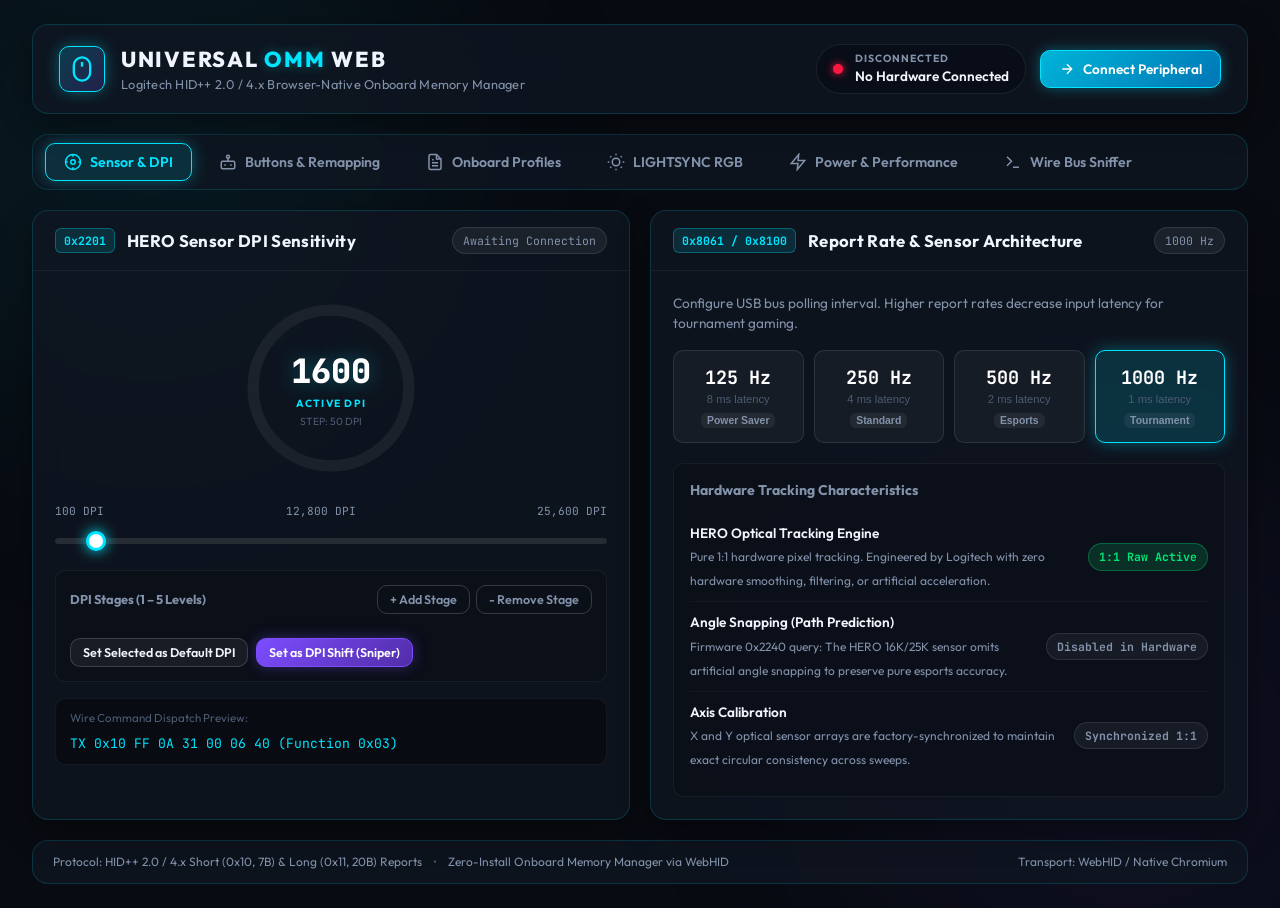
==== commit de2383bb: "feat: fix RGB color cycle/breathing, add frequency slider, identify button, and wired G502 power ada" ====
--- a/webhid-spa/index.html
+++ b/webhid-spa/index.html
@@ -195,7 +195,7 @@
 
                             <div class="command-preview-box">
                                 <span class="preview-title">Wire Command Dispatch Preview:</span>
-                                <code class="hex-preview" id="dpiHexPreview">TX 0x10 FF 07 31 00 06 40 (Function 0x03)</code>
+                                <code class="hex-preview" id="dpiHexPreview">TX 0x10 FF 0A 31 00 06 40 (Function 0x03)</code>
                             </div>
                         </div>
                     </div>
@@ -204,13 +204,13 @@
                     <div class="card glass-card">
                         <div class="card-header">
                             <div class="card-title-group">
-                                <span class="feature-tag">0x8061</span>
-                                <h2>Report Rate & Performance Tuning</h2>
+                                <span class="feature-tag">0x8061 / 0x8100</span>
+                                <h2>Report Rate & Sensor Architecture</h2>
                             </div>
                             <span class="card-badge" id="pollingBadge">1000 Hz</span>
                         </div>
                         <div class="card-body">
-                            <p class="section-desc">Configure USB bus polling interval. Higher report rates decrease input latency for competitive gaming.</p>
+                            <p class="section-desc">Configure USB bus polling interval. Higher report rates decrease input latency for tournament gaming.</p>
                             
                             <div class="rate-selector-grid">
                                 <button class="rate-card" data-rate="125">
@@ -235,29 +235,32 @@
                                 </button>
                             </div>
 
-                            <!-- Sensor Parameters & Angle Snapping -->
+                            <!-- Hardware Tracking Architecture Note -->
                             <div class="sensor-tuning-group">
-                                <h3 class="group-title">Hardware Sensor Features</h3>
+                                <h3 class="group-title">Hardware Tracking Characteristics</h3>
+                                
                                 <div class="tuning-row">
                                     <div class="tuning-info">
-                                        <span class="tuning-title">Angle Snapping (Prediction)</span>
-                                        <span class="tuning-desc">Artificially straightens horizontal and vertical mouse movements.</span>
-                                    </div>
-                                    <label class="switch">
-                                        <input type="checkbox" id="chkAngleSnapping">
-                                        <span class="slider-toggle"></span>
-                                    </label>
+                                        <span class="tuning-title">HERO Optical Tracking Engine</span>
+                                        <span class="tuning-desc">Pure 1:1 hardware pixel tracking. Engineered by Logitech with zero hardware smoothing, filtering, or artificial acceleration.</span>
+                                    </div>
+                                    <div class="status-pill-badge badge-green">1:1 Raw Active</div>
                                 </div>
 
                                 <div class="tuning-row">
                                     <div class="tuning-info">
-                                        <span class="tuning-title">Separate X / Y Axis Sensitivity</span>
-                                        <span class="tuning-desc">Allows independent DPI configuration for horizontal and vertical axis.</span>
-                                    </div>
-                                    <label class="switch">
-                                        <input type="checkbox" id="chkSeparateXY">
-                                        <span class="slider-toggle"></span>
-                                    </label>
+                                        <span class="tuning-title">Angle Snapping (Path Prediction)</span>
+                                        <span class="tuning-desc">Firmware 0x2240 query: The HERO 16K/25K sensor omits artificial angle snapping to preserve pure esports accuracy.</span>
+                                    </div>
+                                    <div class="status-pill-badge badge-muted">Disabled in Hardware</div>
+                                </div>
+
+                                <div class="tuning-row">
+                                    <div class="tuning-info">
+                                        <span class="tuning-title">Axis Calibration</span>
+                                        <span class="tuning-desc">X and Y optical sensor arrays are factory-synchronized to maintain exact circular consistency across sweeps.</span>
+                                    </div>
+                                    <div class="status-pill-badge badge-muted">Synchronized 1:1</div>
                                 </div>
                             </div>
                         </div>
@@ -275,10 +278,23 @@
                                 <span class="feature-tag">0x8110</span>
                                 <h2>Physical Button Assignment</h2>
                             </div>
-                            <span class="card-badge" id="buttonSpyBadge">Spy Inactive</span>
-                        </div>
-                        <div class="card-body">
-                            <p class="section-desc">Select a physical button on your mouse to view and customize its onboard memory action.</p>
+                            <div class="header-action-btns">
+                                <button class="btn btn-xs btn-outline" id="btnIdentifyDevice" title="Rapidly pulses mouse LEDs to visually locate the peripheral">
+                                    💡 Flash Mouse
+                                </button>
+                                <button class="btn btn-xs btn-outline" id="btnIdentifyButton" title="Press any switch on your mouse to automatically identify and focus it">
+                                    🎯 Identify Button
+                                </button>
+                            </div>
+                        </div>
+                        <div class="card-body">
+                            <!-- Identify Banner (active when Identify Button is enabled) -->
+                            <div class="identify-banner hidden" id="identifyBanner">
+                                <div class="pulsing-record-dot"></div>
+                                <span><strong>Listening for Hardware Click:</strong> Press any physical button on your mouse to identify it...</span>
+                            </div>
+
+                            <p class="section-desc">Select a physical button on your mouse to view, test, and customize its onboard memory action.</p>
                             
                             <div class="button-list-grid" id="physicalButtonList">
                                 <!-- Generated dynamically for buttons 1-11 -->
@@ -334,7 +350,7 @@
                             <div class="action-pane" id="pane-keystroke">
                                 <div class="keystroke-recorder-box">
                                     <label class="form-label">Keyboard Key</label>
-                                    <input type="text" id="keystrokeInput" class="form-input key-recorder-input" placeholder="Press any key (e.g. Space, E, F, 1)..." readonly />
+                                    <input type="text" id="keystrokeInput" class="form-input key-recorder-input" placeholder="Click here & press any key (e.g. Space, E, F, 1)..." readonly />
                                     
                                     <label class="form-label" style="margin-top:16px;">Modifier Keys</label>
                                     <div class="modifier-checkboxes">
@@ -522,7 +538,8 @@
                                     </div>
                                 </div>
 
-                                <div class="rgb-color-picker-row">
+                                <!-- Color Picker (Visible for Static and Breathing) -->
+                                <div class="rgb-color-picker-row" id="colorPickerRow">
                                     <label class="form-label">Color Selection</label>
                                     <div class="picker-flex">
                                         <input type="color" id="rgbColorInput" value="#00e5ff" class="color-swatch-picker" />
@@ -538,13 +555,37 @@
                                     </div>
                                 </div>
 
+                                <!-- Effect Frequency / Timeline Slider (for Breathing & Color Cycle) -->
+                                <div class="effect-param-box" id="effectParamBox">
+                                    <div class="slider-param-row">
+                                        <div class="param-label-flex">
+                                            <span class="form-label">Timeline Frequency / Period</span>
+                                            <span class="param-value-badge" id="periodValueBadge">3,000 ms (3.0s cycle)</span>
+                                        </div>
+                                        <input type="range" id="periodSlider" min="500" max="10000" step="250" value="3000" class="neon-slider" />
+                                        <div class="slider-labels">
+                                            <span>500 ms (Fast)</span>
+                                            <span>5,000 ms</span>
+                                            <span>10,000 ms (Slow)</span>
+                                        </div>
+                                    </div>
+
+                                    <div class="slider-param-row" style="margin-top:14px;">
+                                        <div class="param-label-flex">
+                                            <span class="form-label">LED Brightness / Intensity</span>
+                                            <span class="param-value-badge" id="intensityValueBadge">100%</span>
+                                        </div>
+                                        <input type="range" id="intensitySlider" min="10" max="100" step="5" value="100" class="neon-slider" />
+                                    </div>
+                                </div>
+
                                 <div class="rgb-preview-display">
                                     <div class="rgb-glow-demo" id="rgbGlowDemo"></div>
                                     <span class="rgb-status-label" id="rgbStatusLabel">Active: Logitech Cyan (#00E5FF)</span>
                                 </div>
 
                                 <button class="btn btn-accent btn-full" id="btnApplyRgb">
-                                    Dispatch Long Report (0x11) & Save to NV Flash
+                                    Apply Lighting & Save to NV Flash EEPROM
                                 </button>
                             </div>
                         </div>
@@ -555,7 +596,7 @@
                         <div class="card-header">
                             <div class="card-title-group">
                                 <span class="feature-tag">Persistence</span>
-                                <h2>Non-Volatile Flash Lighting</h2>
+                                <h2>Hardware Flash Lighting Mechanics</h2>
                             </div>
                             <span class="card-badge badge-success">0x01 NV Flag</span>
                         </div>
@@ -564,21 +605,21 @@
                             
                             <div class="wire-breakdown-box">
                                 <span class="breakdown-title">Packet Structure (Long Report 0x11, 20 Bytes):</span>
-                                <code>0x11 [devIdx] [featIdx] [fn 0x03 | sw] [zone] [mode] [R] [G] [B] [0x02] 00 00 00 00 00 00 [0x01 PERSISTENCE] 00 00 00</code>
+                                <code>0x11 [devIdx] [featIdx] [fn 0x03] [zone] [mode] [R] [G] [B] [periodHi] [periodLo] [intensity] 00 [0x01 PERSISTENCE] 00 00 00</code>
                             </div>
 
                             <div class="feature-list-simple">
                                 <div class="f-item">
                                     <span class="f-bullet">✓</span>
-                                    <span>Software Lighting Control (Function 0x08) automatically enabled before write.</span>
+                                    <span><strong>Color Cycle (Mode 0x03)</strong>: Period is packed in bytes 7–8 in milliseconds with 100% intensity in byte 9.</span>
                                 </div>
                                 <div class="f-item">
                                     <span class="f-bullet">✓</span>
-                                    <span>Synchronizes primary logo and DPI LED clusters seamlessly.</span>
+                                    <span><strong>Breathing (Mode 0x02)</strong>: R, G, B color values combined with period (frequency) and intensity.</span>
                                 </div>
                                 <div class="f-item">
                                     <span class="f-bullet">✓</span>
-                                    <span>Persists across PC reboots, power cuts, and operating system switches.</span>
+                                    <span><strong>Non-Volatile (0x01)</strong>: Persists across reboots, unplugs, and operating system switches.</span>
                                 </div>
                             </div>
                         </div>
@@ -593,12 +634,29 @@
                         <div class="card-header">
                             <div class="card-title-group">
                                 <span class="feature-tag">0x1004 / 0x1000</span>
-                                <h2>Battery Status & Telemetry</h2>
+                                <h2>Battery & Power Telemetry</h2>
                             </div>
                             <span class="card-badge" id="batteryStateBadge">Awaiting Telemetry</span>
                         </div>
                         <div class="card-body">
-                            <div class="battery-hero-gauge">
+                            <!-- Notice for Wired USB Devices -->
+                            <div class="wired-power-box" id="wiredPowerNotice">
+                                <div class="power-status-icon">
+                                    <svg viewBox="0 0 24 24" width="36" height="36" fill="none" stroke="#00e5ff" stroke-width="2">
+                                        <path d="M18 20V10"/>
+                                        <path d="M12 20V4"/>
+                                        <path d="M6 20v-6"/>
+                                    </svg>
+                                </div>
+                                <div class="power-status-text">
+                                    <h3 class="power-status-title">Wired USB Device (Bus Powered)</h3>
+                                    <p class="power-status-desc">
+                                        Your Logitech G502 is connected via direct USB cable and draws continuous 5V power from the host bus. Battery monitoring and charging telemetry apply exclusively to wireless Lightspeed devices (such as G Pro Wireless, G502 LIGHTSPEED, G305).
+                                    </p>
+                                </div>
+                            </div>
+
+                            <div class="battery-hero-gauge hidden" id="wirelessBatteryGauge">
                                 <div class="battery-ring">
                                     <span class="battery-percentage-big" id="batteryBigPercent">--%</span>
                                     <span class="battery-status-sub" id="batteryStatusSub">Disconnected</span>
@@ -607,26 +665,22 @@
 
                             <div class="battery-details-grid">
                                 <div class="b-metric">
-                                    <span class="m-label">Charging State</span>
-                                    <span class="m-val" id="metricChargingState">--</span>
+                                    <span class="m-label">Power Source</span>
+                                    <span class="m-val" id="metricPowerSource">USB 5V Bus</span>
                                 </div>
                                 <div class="b-metric">
-                                    <span class="m-label">Battery Level</span>
-                                    <span class="m-val" id="metricBatteryLevel">--</span>
+                                    <span class="m-label">Operating Power State</span>
+                                    <span class="m-val" id="metricPowerState">Continuous 1000 Hz</span>
                                 </div>
                                 <div class="b-metric">
-                                    <span class="m-label">Wireless Charging (PowerPlay)</span>
-                                    <span class="m-val" id="metricPowerPlay">--</span>
+                                    <span class="m-label">Battery Hardware</span>
+                                    <span class="m-val" id="metricBatteryHard">N/A (Corded Device)</span>
                                 </div>
                                 <div class="b-metric">
-                                    <span class="m-label">Feature Protocol</span>
-                                    <span class="m-val" id="metricBatteryProto">0x1004 Unified</span>
-                                </div>
-                            </div>
-
-                            <button class="btn btn-secondary btn-full" id="btnRefreshBattery" style="margin-top:20px;">
-                                Query Battery Telemetry (Function 0x01)
-                            </button>
+                                    <span class="m-label">Hardware Protocol</span>
+                                    <span class="m-val">HID++ 2.0 / 4.2</span>
+                                </div>
+                            </div>
                         </div>
                     </div>
 
@@ -637,33 +691,29 @@
                                 <span class="feature-tag">Energy</span>
                                 <h2>Power Modes & Inactivity Sleep</h2>
                             </div>
-                            <span class="card-badge badge-cyan">Performance Mode</span>
+                            <span class="card-badge badge-cyan">Tournament Power</span>
                         </div>
                         <div class="card-body">
                             <div class="form-group">
-                                <label class="form-label">Operating Power Mode</label>
+                                <label class="form-label">Operating Performance Profile</label>
                                 <div class="power-mode-pills">
                                     <button class="pm-pill active" data-pm="1">
-                                        <span class="pm-name">Performance Mode</span>
-                                        <span class="pm-desc">Maximum sensor accuracy & 1000 Hz continuous report rate</span>
+                                        <span class="pm-name">Tournament Performance (Active)</span>
+                                        <span class="pm-desc">Maximum sensor accuracy & 1000 Hz continuous report rate with zero sleep interruptions</span>
                                     </button>
-                                    <button class="pm-pill" data-pm="2">
-                                        <span class="pm-name">Endurance Mode</span>
-                                        <span class="pm-desc">Power-saving report rate for extended battery lifetime</span>
+                                    <button class="pm-pill disabled" data-pm="2" title="Endurance Mode is for battery-powered wireless mice">
+                                        <span class="pm-name">Endurance Mode (Wireless Only)</span>
+                                        <span class="pm-desc">Low-power throttling for battery longevity (Not applicable to wired G502)</span>
                                     </button>
                                 </div>
                             </div>
 
-                            <div class="form-group" style="margin-top:24px;">
-                                <label class="form-label">Inactivity Sleep Timeout</label>
-                                <select class="form-select" id="selSleepTimeout">
-                                    <option value="1">1 Minute</option>
-                                    <option value="2">2 Minutes</option>
-                                    <option value="5" selected>5 Minutes (Recommended)</option>
-                                    <option value="10">10 Minutes</option>
-                                    <option value="15">15 Minutes</option>
-                                    <option value="0">Never Sleep</option>
-                                </select>
+                            <div class="info-callout" style="margin-top:20px;">
+                                <svg viewBox="0 0 24 24" width="20" height="20" fill="none" stroke="currentColor" stroke-width="2"><circle cx="12" cy="12" r="10"/><line x1="12" y1="16" x2="12" y2="12"/><line x1="12" y1="8" x2="12.01" y2="8"/></svg>
+                                <div>
+                                    <strong>Continuous Tournament Accuracy</strong>
+                                    <p>Wired G-series mice operate with unthrottled sensor fidelity. Inactivity sleep timeouts do not power down the optical sensor while plugged into active USB ports.</p>
+                                </div>
                             </div>
                         </div>
                     </div>
--- a/webhid-spa/style.css
+++ b/webhid-spa/style.css
@@ -1798,3 +1798,152 @@
     display: flex;
     justify-content: center;
 }
+
+/* ==========================================================================
+   Header Action Buttons & Identify Tools
+   ========================================================================== */
+.header-action-btns {
+    display: flex;
+    gap: 8px;
+    align-items: center;
+}
+
+.btn-active {
+    background: rgba(255, 0, 85, 0.25) !important;
+    border-color: #ff0055 !important;
+    color: #fff !important;
+    box-shadow: 0 0 14px rgba(255, 0, 85, 0.5) !important;
+}
+
+.identify-banner {
+    display: flex;
+    align-items: center;
+    gap: 12px;
+    background: rgba(255, 0, 85, 0.12);
+    border: 1px solid rgba(255, 0, 85, 0.4);
+    border-radius: var(--radius-md);
+    padding: 10px 14px;
+    margin-bottom: 16px;
+    color: #ff4081;
+    font-size: 0.85rem;
+}
+
+.identify-banner.hidden {
+    display: none;
+}
+
+.pulsing-record-dot {
+    width: 10px;
+    height: 10px;
+    border-radius: 50%;
+    background: #ff0055;
+    box-shadow: 0 0 10px #ff0055;
+    animation: pulse-glow 1s infinite alternate;
+}
+
+.btn-remap-item.identified-flash {
+    border-color: #00e5ff !important;
+    background: rgba(0, 229, 255, 0.25) !important;
+    box-shadow: 0 0 25px rgba(0, 229, 255, 0.8) !important;
+    transform: scale(1.02);
+    transition: transform 0.2s ease, box-shadow 0.2s ease;
+}
+
+/* ==========================================================================
+   Lighting Sliders & Value Badges
+   ========================================================================== */
+.param-label-flex {
+    display: flex;
+    justify-content: space-between;
+    align-items: center;
+    margin-bottom: 6px;
+}
+
+.param-value-badge {
+    font-family: var(--font-mono);
+    font-size: 0.75rem;
+    font-weight: 700;
+    color: var(--primary-cyan);
+    background: rgba(0, 229, 255, 0.1);
+    padding: 2px 8px;
+    border-radius: var(--radius-sm);
+    border: 1px solid rgba(0, 229, 255, 0.25);
+}
+
+.slider-labels {
+    display: flex;
+    justify-content: space-between;
+    font-size: 0.7rem;
+    color: var(--text-muted);
+    margin-top: 4px;
+    font-family: var(--font-mono);
+}
+
+/* ==========================================================================
+   Wired Power Notice & Status Badges
+   ========================================================================== */
+.wired-power-box {
+    display: flex;
+    gap: 16px;
+    align-items: flex-start;
+    background: rgba(0, 229, 255, 0.05);
+    border: 1px solid rgba(0, 229, 255, 0.2);
+    border-radius: var(--radius-md);
+    padding: 16px;
+    margin-bottom: 20px;
+}
+
+.wired-power-box.hidden {
+    display: none;
+}
+
+.power-status-icon {
+    flex-shrink: 0;
+    width: 48px;
+    height: 48px;
+    display: flex;
+    align-items: center;
+    justify-content: center;
+    background: rgba(0, 229, 255, 0.1);
+    border-radius: var(--radius-md);
+    border: 1px solid rgba(0, 229, 255, 0.3);
+}
+
+.power-status-text {
+    flex: 1;
+}
+
+.power-status-title {
+    font-size: 1rem;
+    font-weight: 700;
+    color: #fff;
+    margin-bottom: 6px;
+}
+
+.power-status-desc {
+    font-size: 0.8rem;
+    color: var(--text-muted);
+    line-height: 1.5;
+    margin: 0;
+}
+
+.status-pill-badge {
+    font-family: var(--font-mono);
+    font-size: 0.72rem;
+    font-weight: 700;
+    padding: 4px 10px;
+    border-radius: var(--radius-full);
+    white-space: nowrap;
+}
+
+.status-pill-badge.badge-green {
+    background: rgba(0, 230, 118, 0.15);
+    color: #00e676;
+    border: 1px solid rgba(0, 230, 118, 0.3);
+}
+
+.status-pill-badge.badge-muted {
+    background: rgba(255, 255, 255, 0.05);
+    color: var(--text-muted);
+    border: 1px solid rgba(255, 255, 255, 0.1);
+}
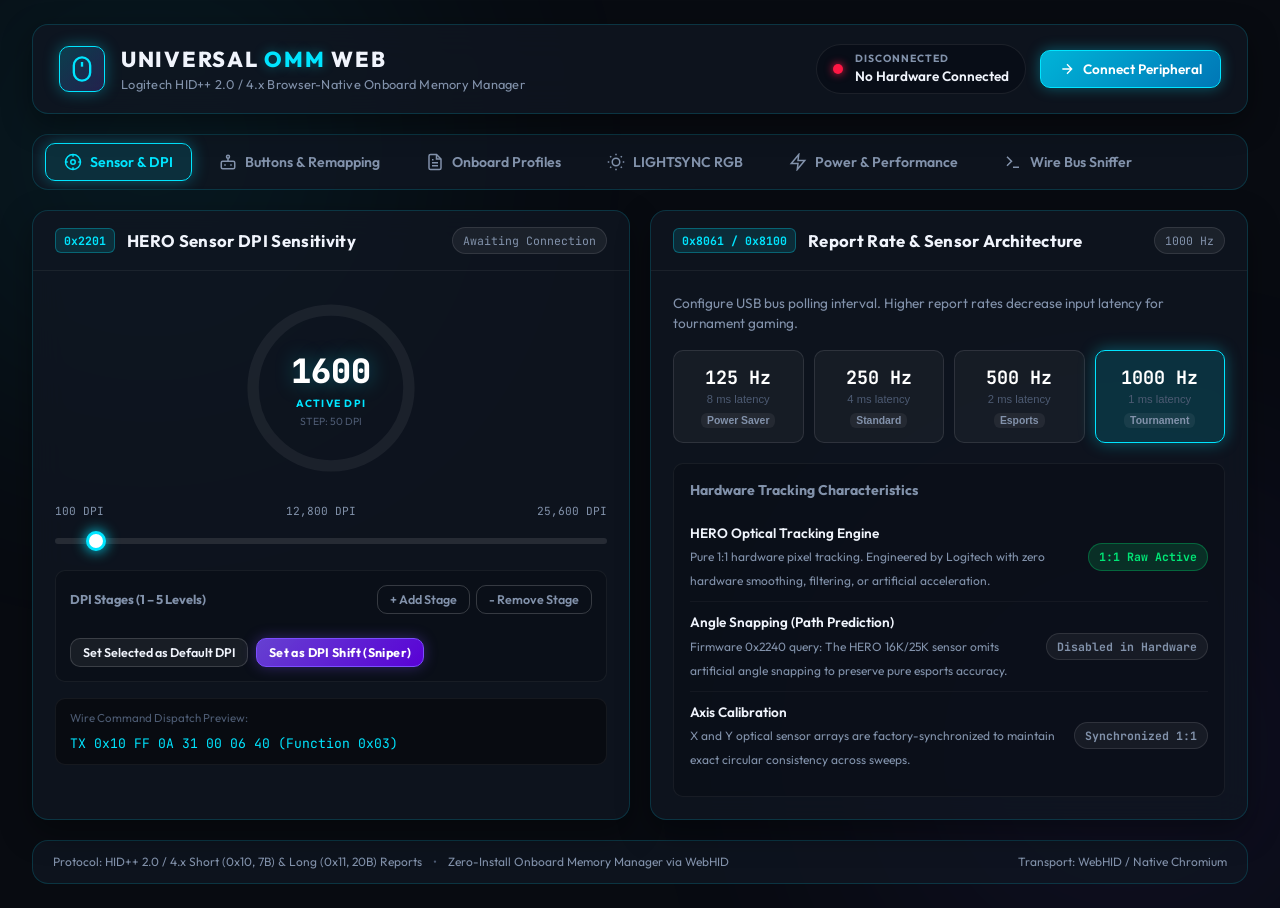
==== commit 5e254add: "feat: add multiline macro editor and hardware bytecode compiler engine" ====
--- a/webhid-spa/index.html
+++ b/webhid-spa/index.html
@@ -106,6 +106,135 @@
                 </div>
             </div>
         </header>
+
+        <!-- Live Hardware Configuration Dashboard (Shown when connected) -->
+        <section class="live-config-dashboard hidden" id="liveConfigDashboard">
+            <div class="dash-top-bar">
+                <div class="dash-title-group">
+                    <span class="live-pulse-dot"></span>
+                    <span class="dash-title">HARDWARE CONFIGURATION ON CONNECT</span>
+                    <span class="dash-chip" id="dashDeviceName">Logitech Peripheral</span>
+                    <span class="dash-chip-sub" id="dashFwVer">Firmware: Reading...</span>
+                </div>
+                <div class="dash-meta-pills">
+                    <span class="dash-pill badge-green" id="dashSyncStatus">Hardware Synchronized</span>
+                    <button class="btn btn-xs btn-outline" id="btnRefreshAllConfig" title="Re-query all hardware configurations from peripheral">
+                        ↻ Refresh Config
+                    </button>
+                </div>
+            </div>
+            
+            <div class="dash-cards-grid">
+                <!-- Card 1: Active DPI & Stages -->
+                <div class="dash-card">
+                    <div class="dash-card-icon icon-cyan">
+                        <svg viewBox="0 0 24 24" width="20" height="20" fill="none" stroke="currentColor" stroke-width="2"><circle cx="12" cy="12" r="10"/><circle cx="12" cy="12" r="3"/><line x1="12" y1="2" x2="12" y2="5"/><line x1="12" y1="19" x2="12" y2="22"/><line x1="2" y1="12" x2="5" y2="12"/><line x1="19" y1="12" x2="22" y2="12"/></svg>
+                    </div>
+                    <div class="dash-card-body">
+                        <div class="dash-label-row">
+                            <span class="dash-label">SENSOR SENSITIVITY</span>
+                            <span class="dash-feat-tag">0x2201</span>
+                        </div>
+                        <div class="dash-metric-row">
+                            <span class="dash-metric-val" id="dashDpiVal">1,600 DPI</span>
+                            <span class="dash-status-pill badge-cyan" id="dashDpiStageBadge">Stage 3 / 5</span>
+                        </div>
+                        <div class="dash-desc-row" id="dashDpiSub">Default: 1,000 DPI • Step: 50 DPI</div>
+                    </div>
+                </div>
+
+                <!-- Card 2: Report Rate -->
+                <div class="dash-card">
+                    <div class="dash-card-icon icon-purple">
+                        <svg viewBox="0 0 24 24" width="20" height="20" fill="none" stroke="currentColor" stroke-width="2"><circle cx="12" cy="12" r="10"/><polyline points="12 6 12 12 16 14"/></svg>
+                    </div>
+                    <div class="dash-card-body">
+                        <div class="dash-label-row">
+                            <span class="dash-label">REPORT / POLLING RATE</span>
+                            <span class="dash-feat-tag">0x8060/61</span>
+                        </div>
+                        <div class="dash-metric-row">
+                            <span class="dash-metric-val" id="dashRateVal">1,000 Hz</span>
+                            <span class="dash-status-pill badge-green" id="dashRateBadge">1.0 ms Latency</span>
+                        </div>
+                        <div class="dash-desc-row" id="dashRateSub">Tournament USB Polling Interval</div>
+                    </div>
+                </div>
+
+                <!-- Card 3: LIGHTSYNC RGB -->
+                <div class="dash-card">
+                    <div class="dash-card-icon icon-amber">
+                        <svg viewBox="0 0 24 24" width="20" height="20" fill="none" stroke="currentColor" stroke-width="2"><circle cx="12" cy="12" r="5"/><line x1="12" y1="1" x2="12" y2="3"/><line x1="12" y1="21" x2="12" y2="23"/><line x1="4.22" y1="4.22" x2="5.64" y2="5.64"/><line x1="18.36" y1="18.36" x2="19.78" y2="19.78"/><line x1="1" y1="12" x2="3" y2="12"/><line x1="21" y1="12" x2="23" y2="12"/><line x1="4.22" y1="19.78" x2="5.64" y2="18.36"/><line x1="18.36" y1="5.64" x2="19.78" y2="4.22"/></svg>
+                    </div>
+                    <div class="dash-card-body">
+                        <div class="dash-label-row">
+                            <span class="dash-label">LIGHTSYNC RGB LIGHTING</span>
+                            <span class="dash-feat-tag">0x8070</span>
+                        </div>
+                        <div class="dash-metric-row">
+                            <span class="dash-rgb-indicator" id="dashRgbIndicator"></span>
+                            <span class="dash-metric-val" id="dashRgbVal">Static Color</span>
+                            <span class="dash-status-pill badge-cyan" id="dashRgbBadge">#00E5FF</span>
+                        </div>
+                        <div class="dash-desc-row" id="dashRgbSub">Zone 0 & 1 • 3,000ms • 100% Brightness</div>
+                    </div>
+                </div>
+
+                <!-- Card 4: Button Remappings -->
+                <div class="dash-card">
+                    <div class="dash-card-icon icon-cyan">
+                        <svg viewBox="0 0 24 24" width="20" height="20" fill="none" stroke="currentColor" stroke-width="2"><rect x="3" y="11" width="18" height="10" rx="2"/><circle cx="12" cy="5" r="2"/><path d="M12 7v4"/></svg>
+                    </div>
+                    <div class="dash-card-body">
+                        <div class="dash-label-row">
+                            <span class="dash-label">BUTTON MAPPINGS</span>
+                            <span class="dash-feat-tag">0x8110</span>
+                        </div>
+                        <div class="dash-metric-row">
+                            <span class="dash-metric-val" id="dashButtonVal">11 Switches</span>
+                            <span class="dash-status-pill badge-green" id="dashButtonBadge">Synchronized</span>
+                        </div>
+                        <div class="dash-desc-row" id="dashButtonSub">Primary, Back, Forward, Sniper, Tilt Left/Right</div>
+                    </div>
+                </div>
+
+                <!-- Card 5: Profile & Onboard Mode -->
+                <div class="dash-card">
+                    <div class="dash-card-icon icon-purple">
+                        <svg viewBox="0 0 24 24" width="20" height="20" fill="none" stroke="currentColor" stroke-width="2"><path d="M14 2H6a2 2 0 0 0-2 2v16a2 2 0 0 0 2 2h12a2 2 0 0 0 2-2V8z"/><polyline points="14 2 14 8 20 8"/></svg>
+                    </div>
+                    <div class="dash-card-body">
+                        <div class="dash-label-row">
+                            <span class="dash-label">ONBOARD FLASH MEMORY</span>
+                            <span class="dash-feat-tag">0x8100</span>
+                        </div>
+                        <div class="dash-metric-row">
+                            <span class="dash-metric-val" id="dashProfileVal">Slot #1</span>
+                            <span class="dash-status-pill badge-green" id="dashModeBadge">Onboard Mode Active</span>
+                        </div>
+                        <div class="dash-desc-row" id="dashProfileSub">Default / FPS • 256B Flash EEPROM Sector</div>
+                    </div>
+                </div>
+
+                <!-- Card 6: Power & Transport -->
+                <div class="dash-card">
+                    <div class="dash-card-icon icon-green">
+                        <svg viewBox="0 0 24 24" width="20" height="20" fill="none" stroke="currentColor" stroke-width="2"><polygon points="13 2 3 14 12 14 11 22 21 10 12 10 13 2"/></svg>
+                    </div>
+                    <div class="dash-card-body">
+                        <div class="dash-label-row">
+                            <span class="dash-label">POWER & TRANSPORT</span>
+                            <span class="dash-feat-tag">Hardware</span>
+                        </div>
+                        <div class="dash-metric-row">
+                            <span class="dash-metric-val" id="dashPowerVal">USB 5V Bus</span>
+                            <span class="dash-status-pill badge-green" id="dashPowerBadge">Continuous</span>
+                        </div>
+                        <div class="dash-desc-row" id="dashPowerSub">Unthrottled Bus Power • 1,000Hz Direct</div>
+                    </div>
+                </div>
+            </div>
+        </section>
 
         <!-- Navigation Tabs -->
         <nav class="nav-tabs-bar">
@@ -327,6 +456,7 @@
                             <div class="action-category-tabs">
                                 <button class="action-cat-tab active" data-cat="mouse">Mouse Clicks</button>
                                 <button class="action-cat-tab" data-cat="keystroke">Keystroke</button>
+                                <button class="action-cat-tab" data-cat="macro">⚡ Multiline Macro</button>
                                 <button class="action-cat-tab" data-cat="dpi">DPI Controls</button>
                                 <button class="action-cat-tab" data-cat="media">Media Keys</button>
                                 <button class="action-cat-tab" data-cat="profile">Profiles</button>
@@ -363,6 +493,70 @@
                                 </div>
                             </div>
 
+                            <!-- Multiline Macro Actions (Hardware Bytecode Engine) -->
+                            <div class="action-pane" id="pane-macro">
+                                <div class="macro-editor-container">
+                                    <div class="macro-editor-header">
+                                        <div class="macro-header-title">
+                                            <span class="macro-badge">Sector 0x06 (256B Flash)</span>
+                                            <span class="macro-compiler-status status-valid" id="macroCompilerStatus">Syntax Valid</span>
+                                        </div>
+                                        <div class="macro-metrics">
+                                            <span class="macro-metric-chip" id="macroByteMetric">0 / 256 Bytes</span>
+                                            <span class="macro-metric-chip" id="macroInstrMetric">0 Ops</span>
+                                        </div>
+                                    </div>
+
+                                    <!-- Quick Macro Templates / Presets -->
+                                    <div class="macro-preset-row">
+                                        <span class="preset-label">Templates:</span>
+                                        <div class="preset-chips">
+                                            <button type="button" class="preset-chip" data-preset="run-cmd">Run Cmd</button>
+                                            <button type="button" class="preset-chip" data-preset="quick-paste">Paste & Enter</button>
+                                            <button type="button" class="preset-chip" data-preset="task-mgr">Task Manager</button>
+                                            <button type="button" class="preset-chip" data-preset="quick-save">Ctrl+S Save</button>
+                                            <button type="button" class="preset-chip" data-preset="rapid-burst">Key Burst</button>
+                                        </div>
+                                    </div>
+
+                                    <!-- Multiline Macro Scripting Bar -->
+                                    <div class="macro-textarea-wrapper">
+                                        <textarea id="macroScriptInput" class="macro-script-textarea" rows="8" spellcheck="false" placeholder="# Multiline Macro Script (one action per line):
+WIN R
+DELAY 150
+TYPE cmd
+DELAY 100
+ENTER"></textarea>
+                                    </div>
+
+                                    <!-- Quick Token Inserters -->
+                                    <div class="macro-quick-insert-bar">
+                                        <span class="insert-label">+ Insert:</span>
+                                        <button type="button" class="insert-btn" data-insert="DELAY 100&#10;">Delay 100ms</button>
+                                        <button type="button" class="insert-btn" data-insert="CTRL ">Ctrl</button>
+                                        <button type="button" class="insert-btn" data-insert="SHIFT ">Shift</button>
+                                        <button type="button" class="insert-btn" data-insert="ALT ">Alt</button>
+                                        <button type="button" class="insert-btn" data-insert="WIN ">Win</button>
+                                        <button type="button" class="insert-btn" data-insert="ENTER&#10;">Enter</button>
+                                        <button type="button" class="insert-btn" data-insert="TYPE Hello World&#10;">Type Text</button>
+                                    </div>
+
+                                    <!-- Live Compiled Bytecode Stream Inspector -->
+                                    <div class="macro-bytecode-inspector">
+                                        <div class="inspector-header">
+                                            <span>Compiled Bytecode (HID++ 2.0 Feature 0x8100):</span>
+                                            <span class="inspector-len" id="macroBytecodeLength">1 Byte</span>
+                                        </div>
+                                        <div class="bytecode-hex-view" id="macroBytecodeHex">FF</div>
+                                    </div>
+
+                                    <div class="macro-action-btn-row">
+                                        <button type="button" class="btn btn-primary btn-full" id="btnAssignMacro">Apply Macro to Selected Button</button>
+                                        <button type="button" class="btn btn-accent btn-full" id="btnBurnMacroFlash">⚡ Burn Macro Directly to Flash Sector</button>
+                                    </div>
+                                </div>
+                            </div>
+
                             <!-- DPI Control Actions -->
                             <div class="action-pane" id="pane-dpi">
                                 <div class="preset-options-grid">
@@ -407,6 +601,7 @@
                             <div class="action-confirm-row">
                                 <button class="btn btn-primary btn-full" id="btnAssignAction">Apply Assignment to Button</button>
                                 <button class="btn btn-secondary btn-full" id="btnCommitRemappings">Commit Remappings to Flash EEPROM (0x0C)</button>
+                                <button class="btn btn-outline btn-full" id="btnResetButtonsDefault">Reset All Buttons to Factory Default</button>
                             </div>
                         </div>
                     </div>
@@ -468,6 +663,15 @@
                                     </button>
                                     <button class="btn btn-primary" id="btnCommitFlash">
                                         Commit Changes to Flash EEPROM (0x0C)
+                                    </button>
+                                </div>
+
+                                <div class="profile-restore-row">
+                                    <button class="btn btn-outline" id="btnRestoreSession" title="Revert all settings back to the initial state when this peripheral was connected in this session">
+                                        ↺ Revert to Session Start
+                                    </button>
+                                    <button class="btn btn-danger-outline" id="btnRestoreFactory" title="Reset this profile and device settings back to factory hardware defaults">
+                                        ⚡ Restore to Factory Defaults
                                     </button>
                                 </div>
                             </div>
--- a/webhid-spa/style.css
+++ b/webhid-spa/style.css
@@ -1067,6 +1067,234 @@
     text-align: center;
 }
 
+/* ==========================================================================
+   Multiline Macro Editor Styling
+   ========================================================================== */
+
+.macro-editor-container {
+    background: rgba(8, 12, 20, 0.65);
+    border: 1px solid rgba(0, 229, 255, 0.18);
+    border-radius: var(--radius-md);
+    padding: 16px;
+    display: flex;
+    flex-direction: column;
+    gap: 12px;
+}
+
+.macro-editor-header {
+    display: flex;
+    justify-content: space-between;
+    align-items: center;
+    border-bottom: 1px solid rgba(255, 255, 255, 0.08);
+    padding-bottom: 10px;
+}
+
+.macro-header-title {
+    display: flex;
+    align-items: center;
+    gap: 10px;
+}
+
+.macro-badge {
+    font-family: var(--font-mono);
+    font-size: 0.72rem;
+    background: rgba(0, 229, 255, 0.12);
+    color: var(--primary-cyan);
+    border: 1px solid rgba(0, 229, 255, 0.25);
+    padding: 2px 8px;
+    border-radius: var(--radius-sm);
+    font-weight: 700;
+}
+
+.macro-compiler-status {
+    font-size: 0.75rem;
+    font-weight: 700;
+    padding: 2px 8px;
+    border-radius: var(--radius-sm);
+    transition: var(--transition);
+}
+
+.macro-compiler-status.status-valid {
+    background: rgba(0, 230, 118, 0.15);
+    color: var(--accent-green);
+    border: 1px solid rgba(0, 230, 118, 0.3);
+}
+
+.macro-compiler-status.status-error {
+    background: rgba(255, 23, 68, 0.15);
+    color: var(--accent-red);
+    border: 1px solid rgba(255, 23, 68, 0.3);
+}
+
+.macro-metrics {
+    display: flex;
+    gap: 8px;
+}
+
+.macro-metric-chip {
+    font-family: var(--font-mono);
+    font-size: 0.72rem;
+    color: var(--text-muted);
+    background: rgba(255, 255, 255, 0.05);
+    padding: 3px 8px;
+    border-radius: var(--radius-sm);
+    border: 1px solid rgba(255, 255, 255, 0.06);
+}
+
+.macro-preset-row {
+    display: flex;
+    align-items: center;
+    gap: 8px;
+    flex-wrap: wrap;
+}
+
+.preset-label {
+    font-size: 0.75rem;
+    font-weight: 700;
+    color: var(--text-muted);
+}
+
+.preset-chips {
+    display: flex;
+    gap: 6px;
+    flex-wrap: wrap;
+}
+
+.preset-chip {
+    background: rgba(255, 255, 255, 0.06);
+    border: 1px solid rgba(255, 255, 255, 0.12);
+    color: var(--text-main);
+    font-family: var(--font-sans);
+    font-size: 0.72rem;
+    font-weight: 600;
+    padding: 4px 10px;
+    border-radius: var(--radius-full);
+    cursor: pointer;
+    transition: var(--transition);
+}
+
+.preset-chip:hover {
+    background: rgba(0, 229, 255, 0.14);
+    border-color: var(--primary-cyan);
+    color: var(--primary-cyan);
+    transform: translateY(-1px);
+}
+
+.macro-textarea-wrapper {
+    position: relative;
+}
+
+.macro-script-textarea {
+    width: 100%;
+    background: rgba(4, 7, 12, 0.75);
+    border: 1px solid rgba(0, 229, 255, 0.2);
+    color: #00e5ff;
+    font-family: var(--font-mono);
+    font-size: 0.85rem;
+    line-height: 1.55;
+    padding: 12px 14px;
+    border-radius: var(--radius-md);
+    outline: none;
+    resize: vertical;
+    min-height: 140px;
+    transition: var(--transition);
+    tab-size: 4;
+}
+
+.macro-script-textarea:focus {
+    border-color: var(--primary-cyan);
+    box-shadow: 0 0 14px var(--primary-cyan-glow);
+    background: rgba(4, 7, 12, 0.9);
+}
+
+.macro-quick-insert-bar {
+    display: flex;
+    align-items: center;
+    gap: 6px;
+    flex-wrap: wrap;
+    background: rgba(0, 0, 0, 0.3);
+    padding: 8px 10px;
+    border-radius: var(--radius-sm);
+    border: 1px solid rgba(255, 255, 255, 0.06);
+}
+
+.insert-label {
+    font-size: 0.72rem;
+    font-weight: 700;
+    color: var(--text-muted);
+}
+
+.insert-btn {
+    background: rgba(255, 255, 255, 0.05);
+    border: 1px solid rgba(255, 255, 255, 0.1);
+    color: var(--text-main);
+    font-family: var(--font-mono);
+    font-size: 0.7rem;
+    padding: 3px 8px;
+    border-radius: var(--radius-sm);
+    cursor: pointer;
+    transition: var(--transition);
+}
+
+.insert-btn:hover {
+    background: rgba(124, 77, 255, 0.2);
+    border-color: var(--accent-purple);
+    color: #d1b8ff;
+}
+
+.macro-bytecode-inspector {
+    background: rgba(4, 7, 12, 0.85);
+    border: 1px solid rgba(255, 255, 255, 0.08);
+    border-radius: var(--radius-sm);
+    padding: 10px 12px;
+}
+
+.inspector-header {
+    display: flex;
+    justify-content: space-between;
+    font-size: 0.72rem;
+    font-weight: 700;
+    color: var(--text-muted);
+    margin-bottom: 6px;
+}
+
+.inspector-len {
+    color: var(--primary-cyan);
+    font-family: var(--font-mono);
+}
+
+.bytecode-hex-view {
+    font-family: var(--font-mono);
+    font-size: 0.76rem;
+    color: var(--accent-green);
+    letter-spacing: 0.08em;
+    word-break: break-all;
+    max-height: 60px;
+    overflow-y: auto;
+    line-height: 1.4;
+}
+
+.macro-action-btn-row {
+    display: flex;
+    flex-direction: column;
+    gap: 8px;
+    margin-top: 4px;
+}
+
+.btn-accent {
+    background: linear-gradient(135deg, rgba(124, 77, 255, 0.8) 0%, rgba(98, 0, 234, 0.9) 100%);
+    border: 1px solid var(--accent-purple);
+    color: #fff;
+    font-weight: 700;
+    letter-spacing: 0.03em;
+}
+
+.btn-accent:hover {
+    background: linear-gradient(135deg, rgba(124, 77, 255, 1) 0%, rgba(106, 27, 154, 1) 100%);
+    box-shadow: 0 0 16px var(--accent-purple-glow);
+    transform: translateY(-1px);
+}
+
 .action-confirm-row {
     display: flex;
     flex-direction: column;
@@ -1947,3 +2175,283 @@
     color: var(--text-muted);
     border: 1px solid rgba(255, 255, 255, 0.1);
 }
+
+/* ==========================================================================
+   Profile Restore & Reset Actions
+   ========================================================================== */
+.profile-restore-row {
+    display: flex;
+    gap: 10px;
+    margin-top: 14px;
+    padding-top: 14px;
+    border-top: 1px solid rgba(255, 255, 255, 0.08);
+}
+
+.profile-restore-row .btn {
+    flex: 1;
+    font-size: 0.8rem;
+    padding: 10px 14px;
+}
+
+.btn-danger-outline {
+    background: rgba(255, 0, 85, 0.08);
+    border: 1px solid rgba(255, 0, 85, 0.4);
+    color: #ff3377;
+    border-radius: var(--radius-md);
+    font-family: var(--font-body);
+    font-weight: 600;
+    cursor: pointer;
+    transition: var(--transition);
+}
+
+.btn-danger-outline:hover {
+    background: rgba(255, 0, 85, 0.22);
+    border-color: #ff0055;
+    color: #fff;
+    box-shadow: 0 0 14px rgba(255, 0, 85, 0.4);
+}
+
+/* ==========================================================================
+   Live Hardware Configuration Dashboard
+   ========================================================================== */
+
+.live-config-dashboard {
+    background: linear-gradient(135deg, rgba(16, 22, 36, 0.92), rgba(11, 15, 25, 0.95));
+    border: 1px solid rgba(0, 229, 255, 0.28);
+    border-radius: var(--radius-lg);
+    padding: 18px 22px;
+    box-shadow: 0 12px 35px rgba(0, 0, 0, 0.5), 0 0 25px rgba(0, 229, 255, 0.08);
+    backdrop-filter: blur(20px);
+    -webkit-backdrop-filter: blur(20px);
+    transition: var(--transition);
+    animation: fadeInSlideDown 0.35s cubic-bezier(0.16, 1, 0.3, 1);
+}
+
+@keyframes fadeInSlideDown {
+    from {
+        opacity: 0;
+        transform: translateY(-10px);
+    }
+    to {
+        opacity: 1;
+        transform: translateY(0);
+    }
+}
+
+.dash-top-bar {
+    display: flex;
+    justify-content: space-between;
+    align-items: center;
+    margin-bottom: 16px;
+    padding-bottom: 12px;
+    border-bottom: 1px solid rgba(255, 255, 255, 0.08);
+    flex-wrap: wrap;
+    gap: 12px;
+}
+
+.dash-title-group {
+    display: flex;
+    align-items: center;
+    gap: 12px;
+    flex-wrap: wrap;
+}
+
+.live-pulse-dot {
+    width: 10px;
+    height: 10px;
+    border-radius: 50%;
+    background: #00e676;
+    box-shadow: 0 0 10px #00e676;
+    animation: livePulse 2s infinite;
+}
+
+@keyframes livePulse {
+    0%, 100% { transform: scale(1); opacity: 1; }
+    50% { transform: scale(1.3); opacity: 0.6; }
+}
+
+.dash-title {
+    font-size: 0.82rem;
+    font-weight: 800;
+    letter-spacing: 0.1em;
+    color: var(--primary-cyan);
+    text-transform: uppercase;
+}
+
+.dash-chip {
+    font-family: var(--font-mono);
+    font-size: 0.8rem;
+    font-weight: 600;
+    background: rgba(0, 229, 255, 0.1);
+    color: #e0f7fa;
+    border: 1px solid rgba(0, 229, 255, 0.25);
+    padding: 3px 10px;
+    border-radius: var(--radius-full);
+}
+
+.dash-chip-sub {
+    font-size: 0.75rem;
+    color: var(--text-muted);
+    font-family: var(--font-mono);
+}
+
+.dash-meta-pills {
+    display: flex;
+    align-items: center;
+    gap: 10px;
+}
+
+.dash-pill {
+    font-size: 0.72rem;
+    font-weight: 700;
+    font-family: var(--font-mono);
+    padding: 4px 10px;
+    border-radius: var(--radius-full);
+}
+
+.dash-cards-grid {
+    display: grid;
+    grid-template-columns: repeat(6, 1fr);
+    gap: 14px;
+}
+
+@media (max-width: 1400px) {
+    .dash-cards-grid {
+        grid-template-columns: repeat(3, 1fr);
+    }
+}
+
+@media (max-width: 800px) {
+    .dash-cards-grid {
+        grid-template-columns: repeat(2, 1fr);
+    }
+}
+
+@media (max-width: 550px) {
+    .dash-cards-grid {
+        grid-template-columns: 1fr;
+    }
+}
+
+.dash-card {
+    background: rgba(22, 29, 44, 0.65);
+    border: 1px solid rgba(255, 255, 255, 0.07);
+    border-radius: var(--radius-md);
+    padding: 14px 16px;
+    display: flex;
+    gap: 12px;
+    align-items: flex-start;
+    transition: var(--transition);
+}
+
+.dash-card:hover {
+    background: rgba(26, 35, 54, 0.85);
+    border-color: rgba(0, 229, 255, 0.3);
+    transform: translateY(-2px);
+    box-shadow: 0 6px 18px rgba(0, 0, 0, 0.3);
+}
+
+.dash-card-icon {
+    width: 36px;
+    height: 36px;
+    border-radius: var(--radius-sm);
+    display: flex;
+    align-items: center;
+    justify-content: center;
+    flex-shrink: 0;
+}
+
+.dash-card-icon.icon-cyan {
+    background: rgba(0, 229, 255, 0.12);
+    color: var(--primary-cyan);
+    border: 1px solid rgba(0, 229, 255, 0.3);
+}
+
+.dash-card-icon.icon-purple {
+    background: rgba(124, 77, 255, 0.12);
+    color: var(--accent-purple);
+    border: 1px solid rgba(124, 77, 255, 0.3);
+}
+
+.dash-card-icon.icon-amber {
+    background: rgba(255, 171, 0, 0.12);
+    color: var(--accent-amber);
+    border: 1px solid rgba(255, 171, 0, 0.3);
+}
+
+.dash-card-icon.icon-green {
+    background: rgba(0, 230, 118, 0.12);
+    color: var(--accent-green);
+    border: 1px solid rgba(0, 230, 118, 0.3);
+}
+
+.dash-card-body {
+    flex: 1;
+    min-width: 0;
+    display: flex;
+    flex-direction: column;
+    gap: 4px;
+}
+
+.dash-label-row {
+    display: flex;
+    justify-content: space-between;
+    align-items: center;
+}
+
+.dash-label {
+    font-size: 0.68rem;
+    font-weight: 700;
+    letter-spacing: 0.08em;
+    color: var(--text-muted);
+}
+
+.dash-feat-tag {
+    font-family: var(--font-mono);
+    font-size: 0.64rem;
+    color: var(--text-dim);
+}
+
+.dash-metric-row {
+    display: flex;
+    align-items: center;
+    gap: 8px;
+    margin: 2px 0;
+}
+
+.dash-metric-val {
+    font-size: 1.05rem;
+    font-weight: 800;
+    font-family: var(--font-mono);
+    color: var(--text-main);
+    white-space: nowrap;
+}
+
+.dash-status-pill {
+    font-family: var(--font-mono);
+    font-size: 0.66rem;
+    font-weight: 700;
+    padding: 2px 7px;
+    border-radius: var(--radius-full);
+    white-space: nowrap;
+}
+
+.dash-desc-row {
+    font-size: 0.72rem;
+    color: var(--text-muted);
+    line-height: 1.3;
+    overflow: hidden;
+    text-overflow: ellipsis;
+    white-space: nowrap;
+}
+
+.dash-rgb-indicator {
+    width: 14px;
+    height: 14px;
+    border-radius: 50%;
+    background: #00e5ff;
+    box-shadow: 0 0 10px #00e5ff;
+    flex-shrink: 0;
+    transition: all 0.3s ease;
+}
+
